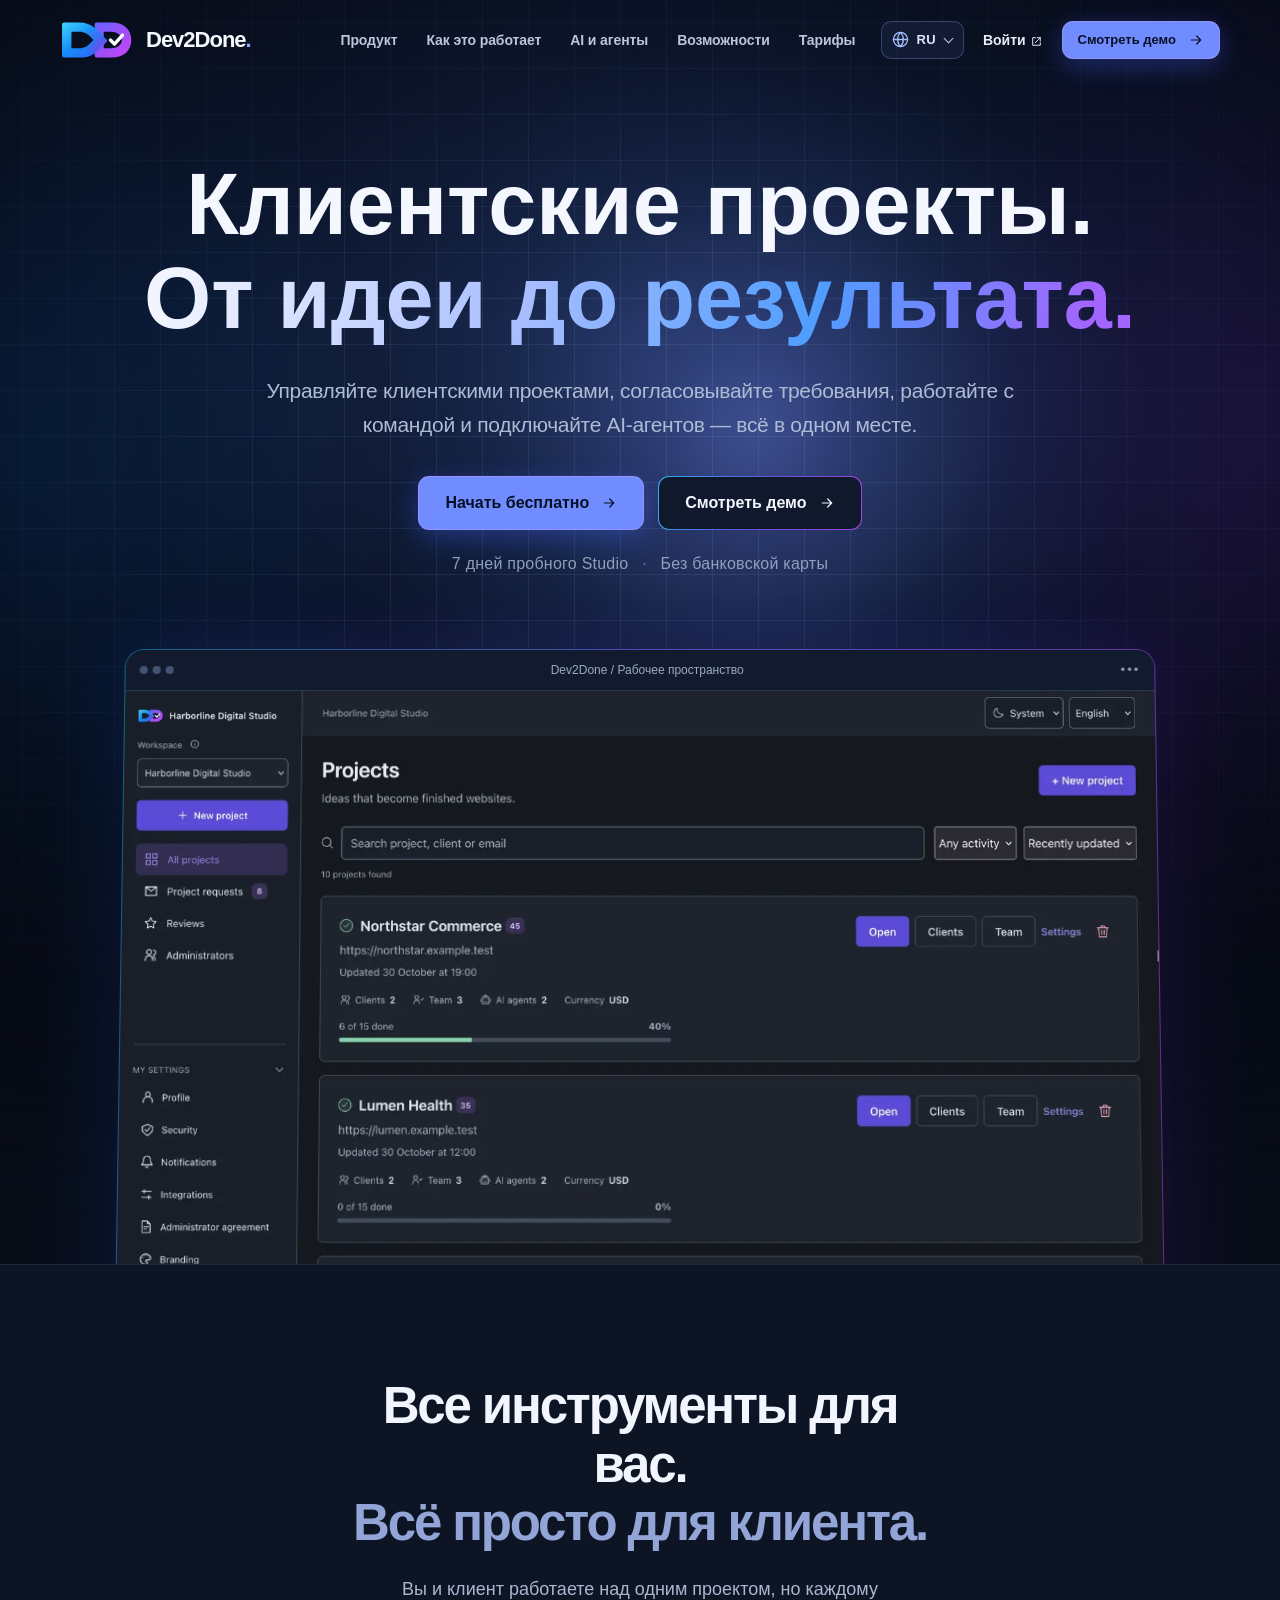
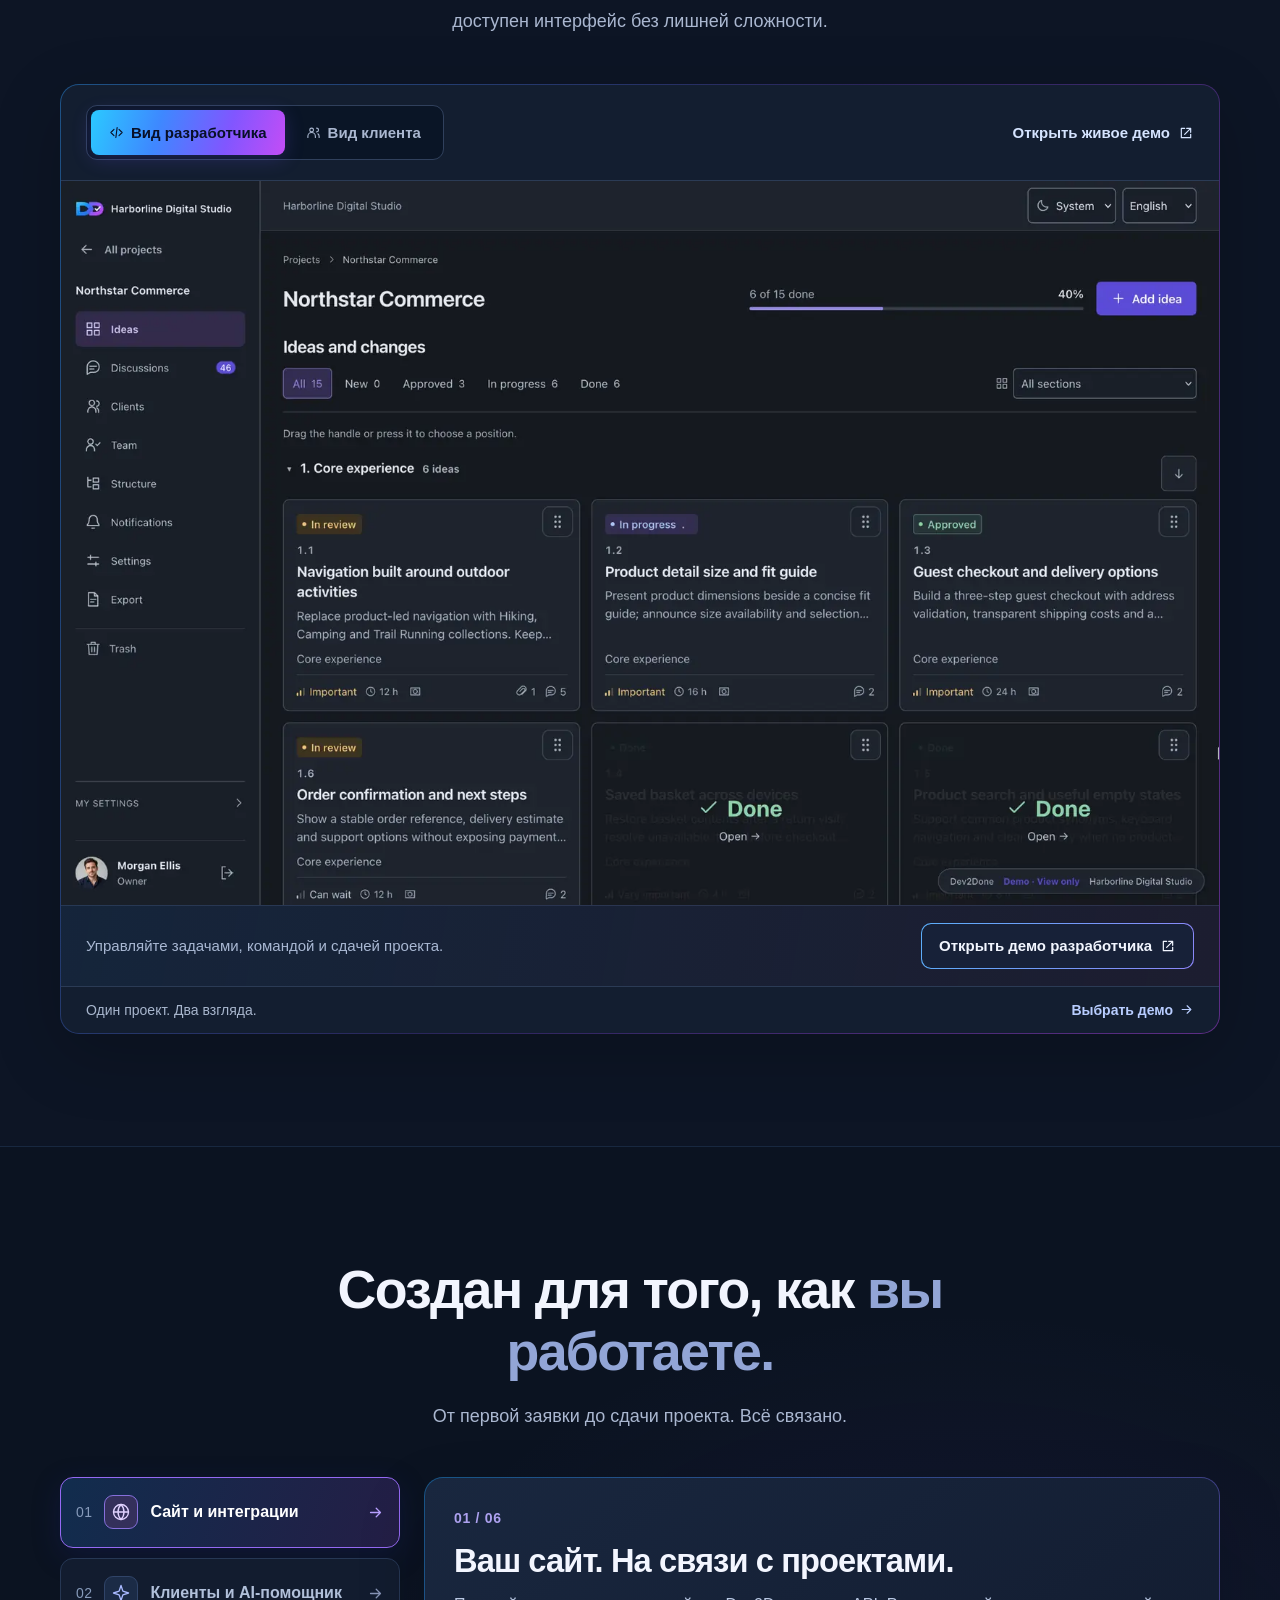
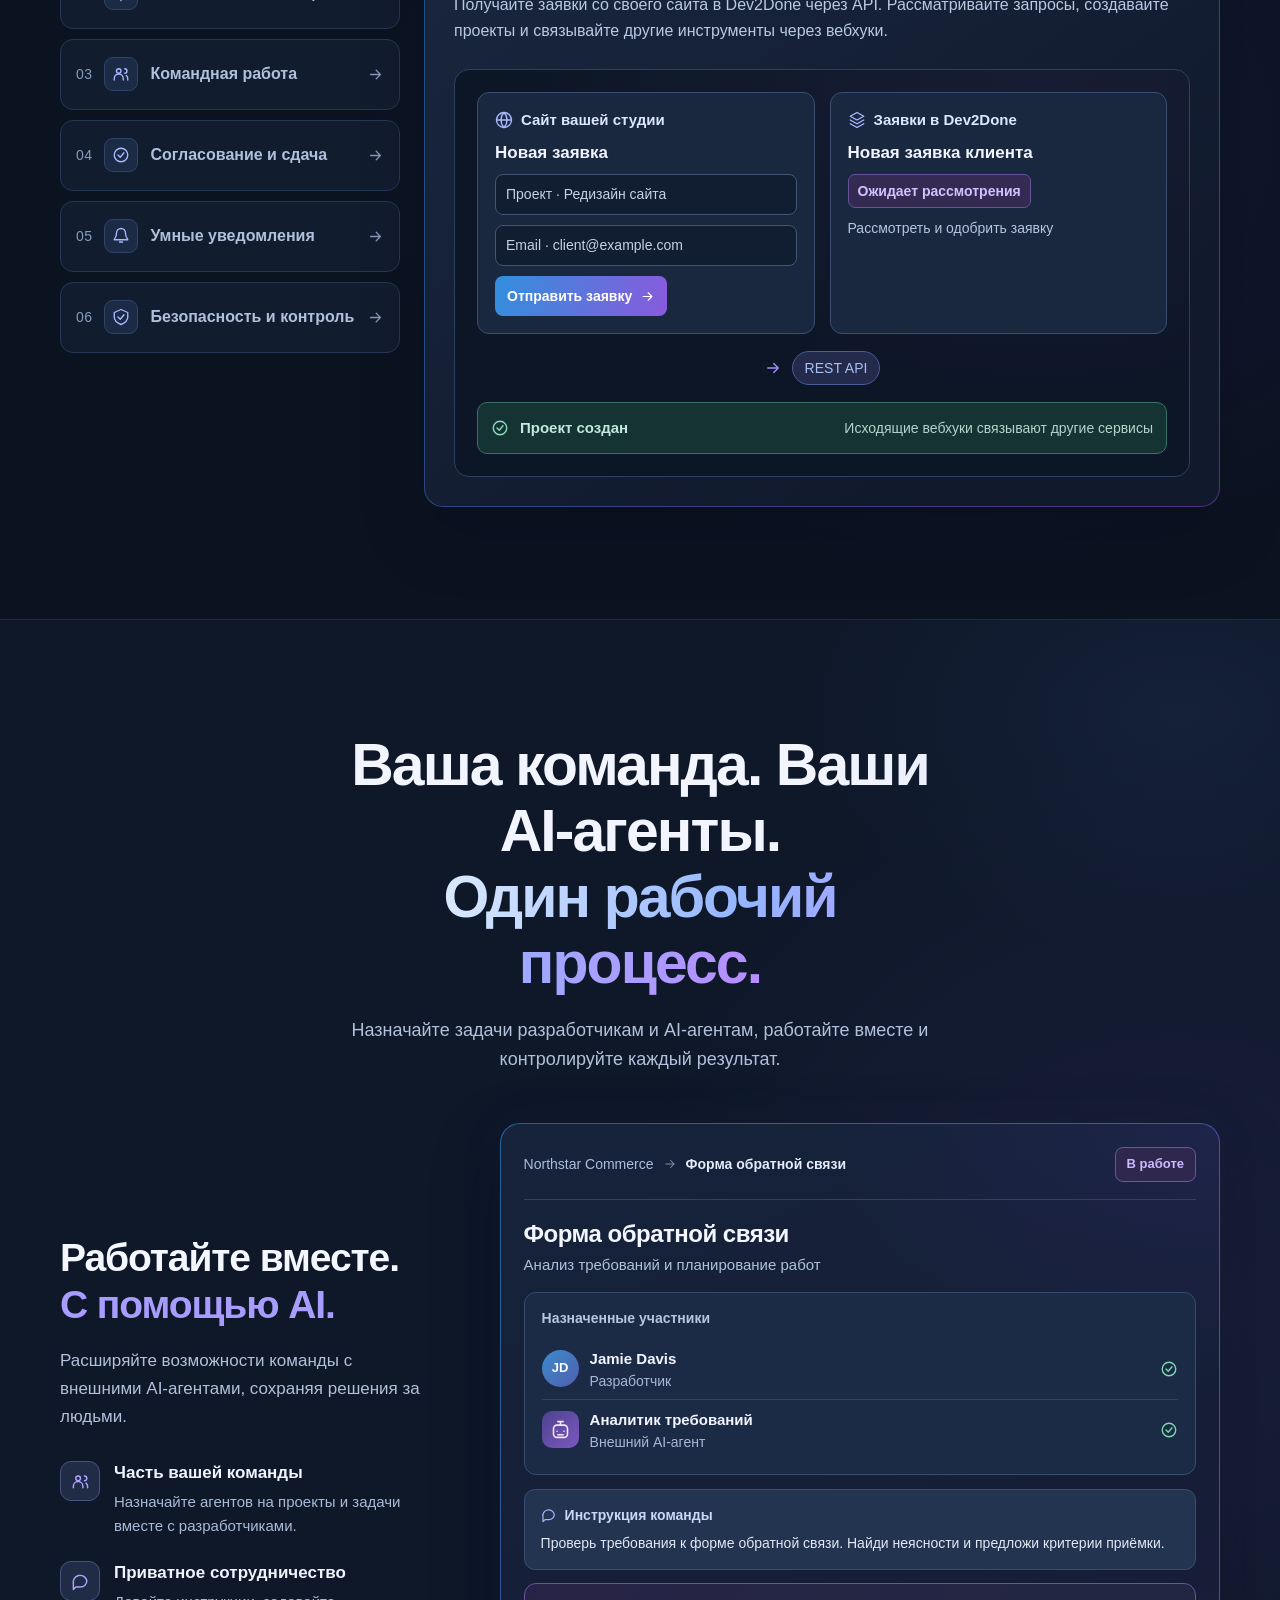
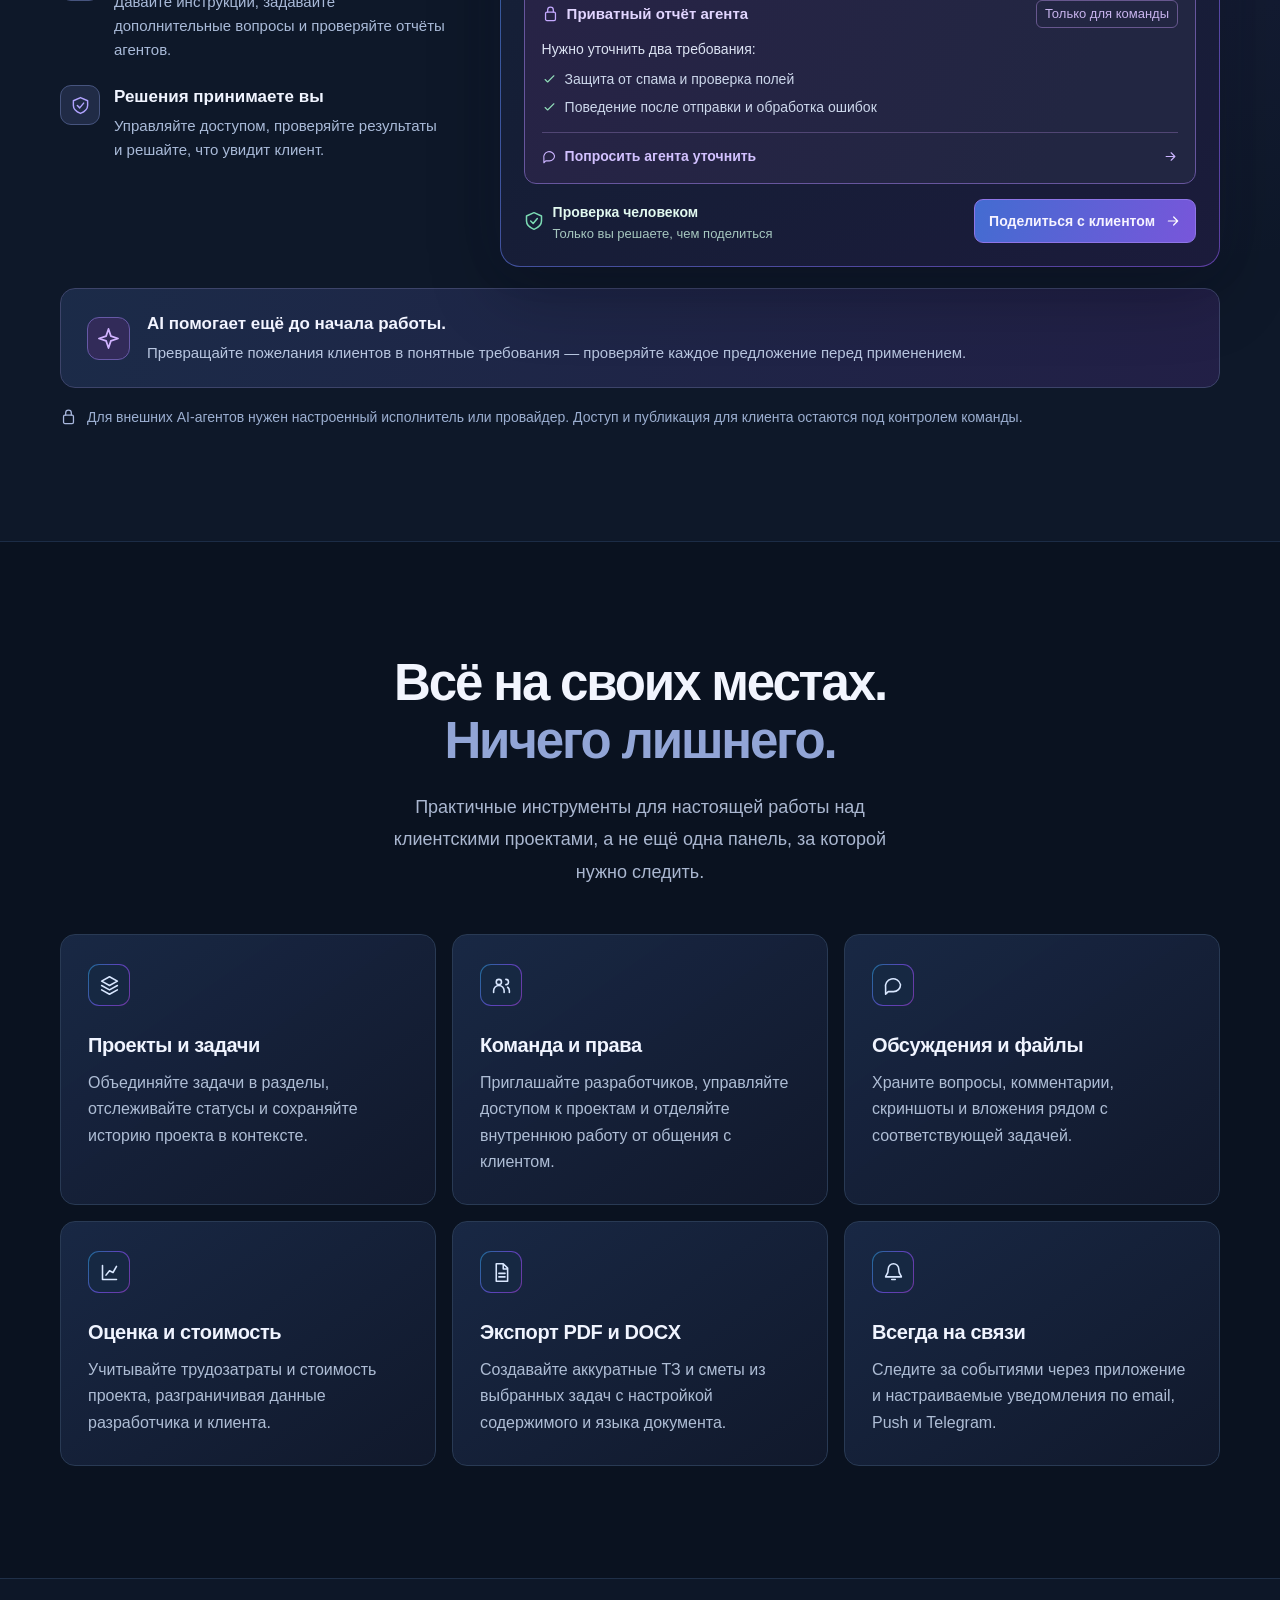
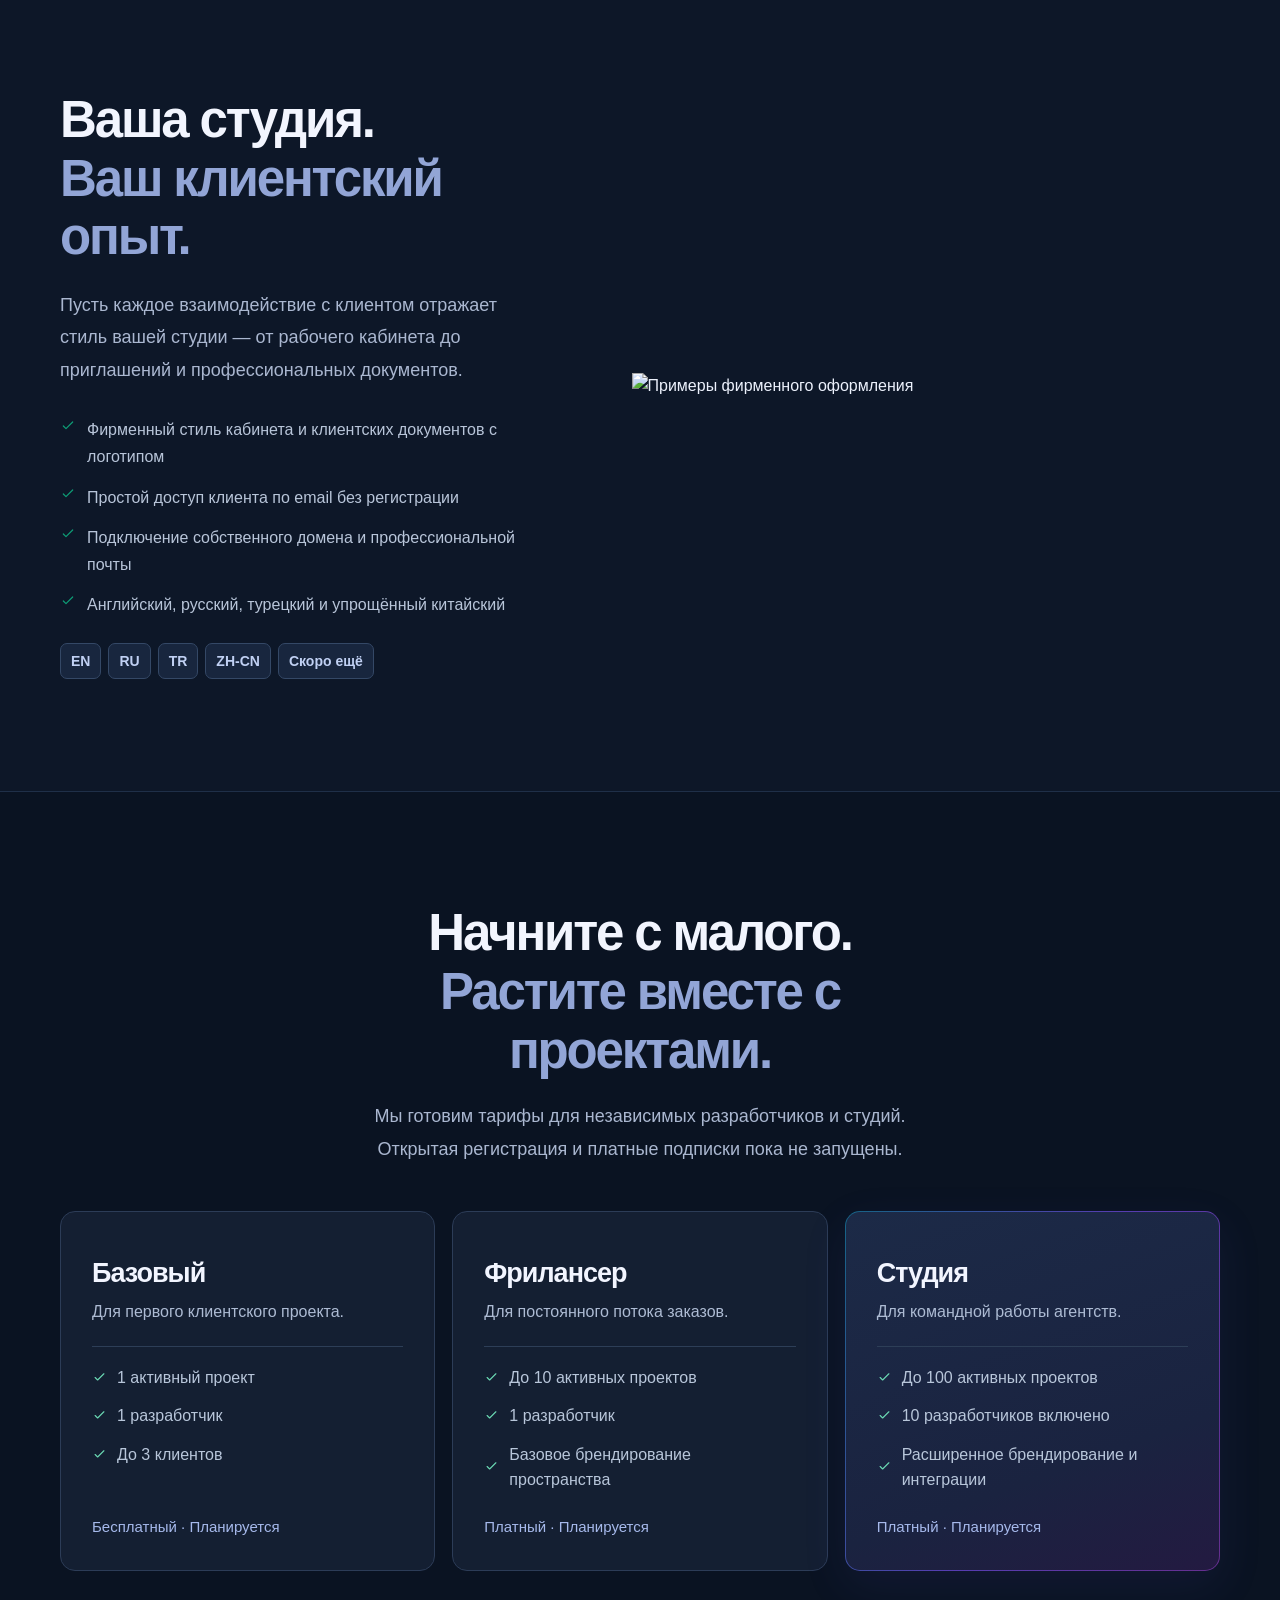
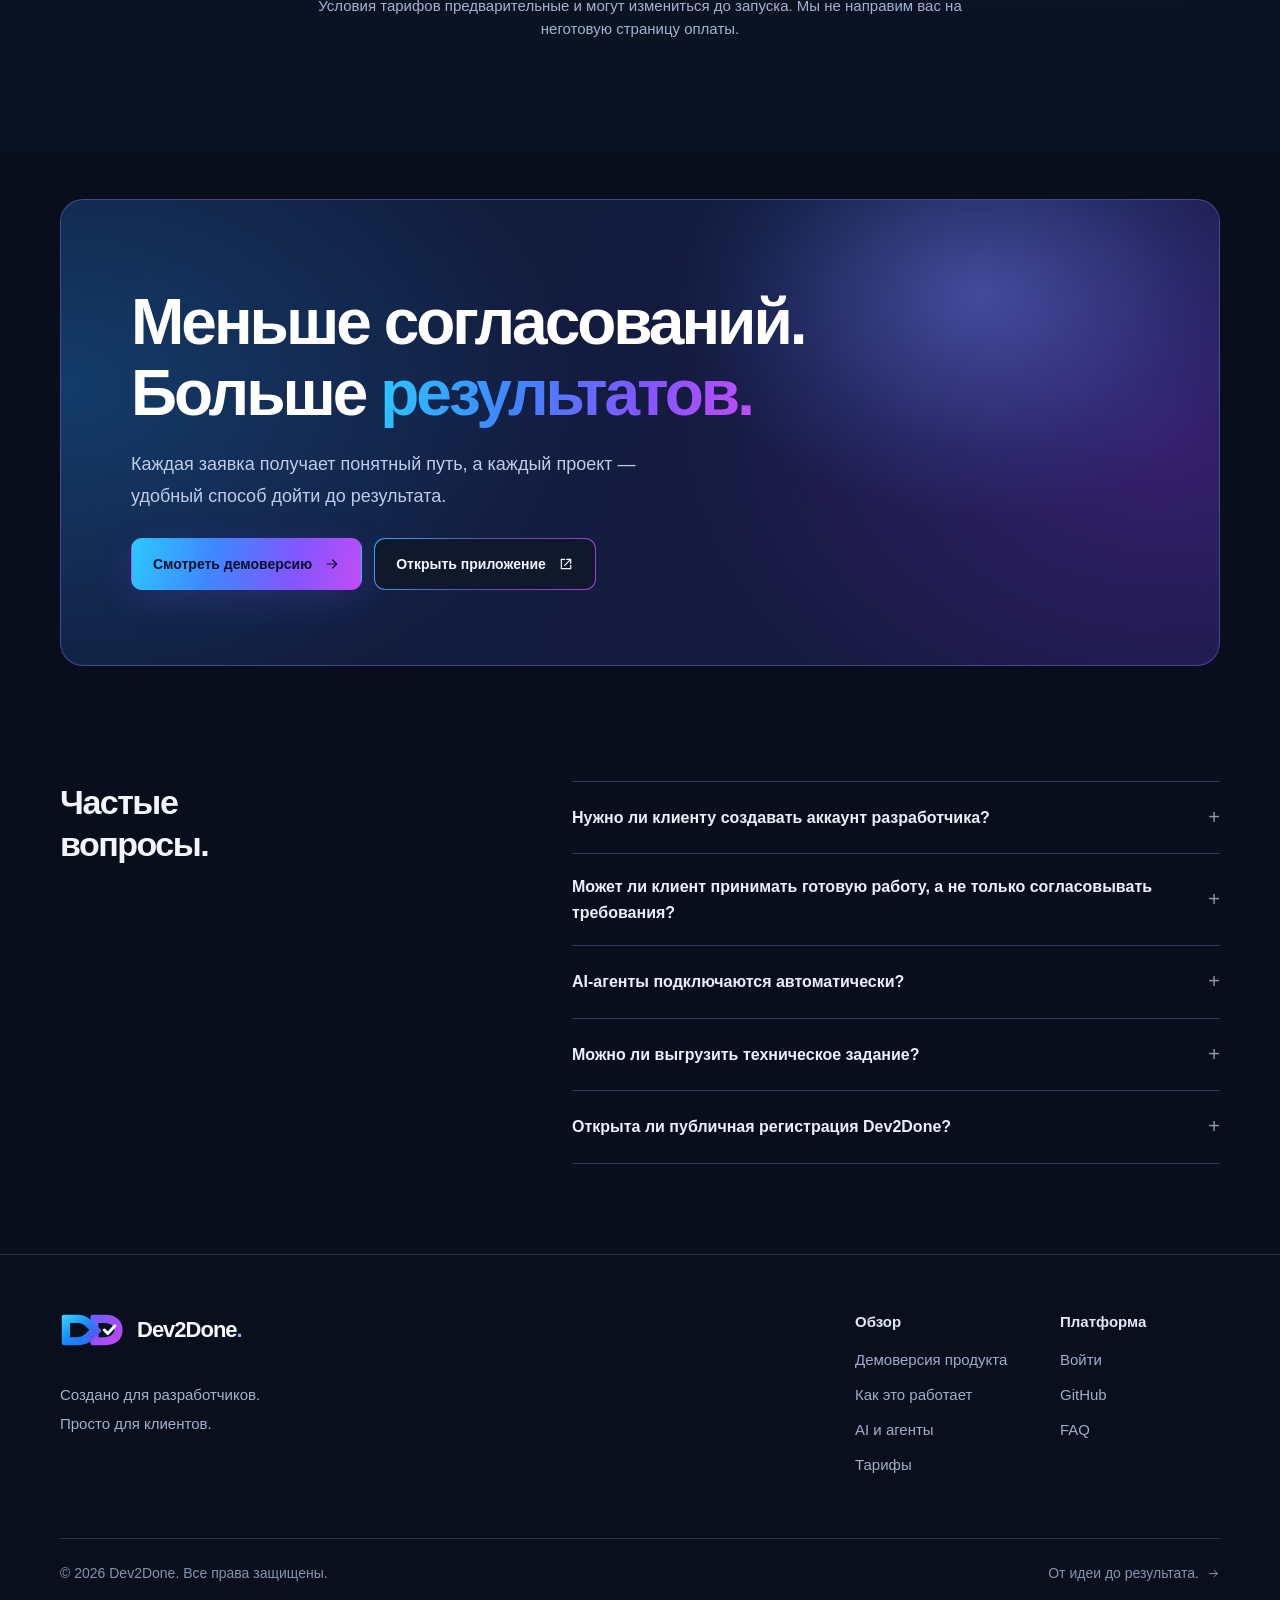
==== ru/index.html @ 06e41275 "Generate Russian, Turkish and Simplified Chinese static landing pages" ====
<!doctype html>
<html lang="ru" data-menu-open-label="Открыть меню" data-menu-close-label="Закрыть меню">
<head>
  <meta charset="utf-8">
  <meta name="viewport" content="width=device-width, initial-scale=1">
  <meta name="theme-color" content="#080d19">
  <meta name="description" content="Dev2Done помогает вести клиентские проекты от заявки до сдачи: задачи, согласования, команда и AI-агенты.">
  <meta name="robots" content="noindex, nofollow">
  <title>Dev2Done — Клиентские проекты от идеи до результата</title>
  <link rel="canonical" href="https://dev2done.web86.site/ru/">
  <link rel="alternate" hreflang="en" href="https://dev2done.web86.site/">
  <link rel="alternate" hreflang="ru" href="https://dev2done.web86.site/ru/">
  <link rel="alternate" hreflang="tr" href="https://dev2done.web86.site/tr/">
  <link rel="alternate" hreflang="zh-CN" href="https://dev2done.web86.site/zh-cn/">
  <link rel="alternate" hreflang="x-default" href="https://dev2done.web86.site/">
  <link rel="icon" type="image/svg+xml" href="/assets/img/favicon.svg">
  <link rel="stylesheet" href="/assets/css/site.css?ver=2">
  <link rel="stylesheet" href="/assets/css/dark.css?ver=2">
  <link rel="stylesheet" href="/assets/css/ambient-hero.css">
<style id="d2d-loader-critical">
html{background:#080d19}
html.d2d-booting body>:not(#site-loader){visibility:hidden!important}
#site-loader{position:fixed;inset:0;z-index:99999;display:none;align-items:center;justify-content:center;background:radial-gradient(ellipse at 50% 50%,#182044 0%,#080d19 60%);transition:opacity .38s ease;color:#f8faff}
html.d2d-booting #site-loader,html.d2d-leaving #site-loader{display:flex}
html.d2d-leaving #site-loader{opacity:0;pointer-events:none}
.d2d-loader-emblem{position:relative;font:800 clamp(64px,11vw,104px)/1 system-ui,-apple-system,BlinkMacSystemFont,"Segoe UI",sans-serif;letter-spacing:-.045em;background:linear-gradient(115deg,#2bc9ff,#5482ff 43%,#c34df6);-webkit-background-clip:text;background-clip:text;color:transparent;filter:drop-shadow(0 0 24px #3475fa36);animation:d2d-breathe 1.6s ease-in-out infinite alternate}
.d2d-loader-bar{position:absolute;left:10%;right:10%;height:2px;bottom:-22px;background:linear-gradient(90deg,transparent,#4ea9ff 25%,#bb62fb 75%,transparent);transform-origin:left;animation:d2d-progress 1.35s ease-in-out infinite}
@keyframes d2d-breathe{from{opacity:.72;transform:scale(.985)}to{opacity:1;transform:scale(1.015)}}
@keyframes d2d-progress{0%{transform:scaleX(.04);opacity:.3}65%{transform:scaleX(1);opacity:1}100%{transform:scaleX(1);opacity:.25}}
@media(prefers-reduced-motion:reduce){.d2d-loader-emblem,.d2d-loader-bar{animation:none}}
</style>
<script>document.documentElement.classList.add('d2d-booting');(function(){var done=false;function reveal(){if(done)return;done=true;document.documentElement.classList.remove('d2d-booting');document.documentElement.classList.add('d2d-leaving');setTimeout(function(){document.documentElement.classList.remove('d2d-leaving');document.getElementById('site-loader')?.remove()},410)}window.addEventListener('load',reveal,{once:true});window.addEventListener('pageshow',function(e){if(e.persisted)reveal()});setTimeout(reveal,2500)})();</script>
  <link rel="stylesheet" href="/assets/css/brand-gradient.css">
  <link rel="stylesheet" href="/assets/css/demo-screenshots.css">
  <link rel="stylesheet" href="/assets/css/capabilities.css?v=1">
  <link rel="stylesheet" href="/assets/css/agent-workflow.css?v=1">
  <link rel="stylesheet" href="/assets/css/languages.css?v=1">
  <script src="/assets/js/site.js" defer></script>
  <script src="/assets/js/ambient-hero.js" defer></script>
  <script src="/assets/js/agent-workflow.js" defer></script>
</head>
<body>
  <div id="site-loader" role="status" aria-label="Загрузка Dev2Done"><div class="d2d-loader-emblem" aria-hidden="true">D2D<span class="d2d-loader-bar"></span></div></div>
  <!-- Static localized pages share the same CSS and JS assets. -->
  <svg class="svg-defs" aria-hidden="true" xmlns="http://www.w3.org/2000/svg">
    <symbol id="i-arrow" viewBox="0 0 24 24"><path d="M5 12h14m-6-6 6 6-6 6"/></symbol>
    <symbol id="i-check" viewBox="0 0 24 24"><path d="m5 12 4 4L19 6"/></symbol>
    <symbol id="i-check-circle" viewBox="0 0 24 24"><circle cx="12" cy="12" r="9"/><path d="m8 12 3 3 5-6"/></symbol>
    <symbol id="i-spark" viewBox="0 0 24 24"><path d="m12 2 2.5 7.5L22 12l-7.5 2.5L12 22l-2.5-7.5L2 12l7.5-2.5L12 2Z"/></symbol>
    <symbol id="i-code" viewBox="0 0 24 24"><path d="m8 7-5 5 5 5m8-10 5 5-5 5m-3-13-2 16"/></symbol>
    <symbol id="i-users" viewBox="0 0 24 24"><circle cx="9" cy="8" r="3"/><path d="M3 20v-2a6 6 0 0 1 12 0v2M17 5a3 3 0 0 1 0 6m2 3a5 5 0 0 1 2 4v2"/></symbol>
    <symbol id="i-message" viewBox="0 0 24 24"><path d="M20 11a8 8 0 0 1-8 8H6l-3 3v-7a8 8 0 1 1 17-4Z"/></symbol>
    <symbol id="i-file" viewBox="0 0 24 24"><path d="M6 2h8l5 5v15H6zM14 2v6h5M9 13h7M9 17h7"/></symbol>
    <symbol id="i-lock" viewBox="0 0 24 24"><rect x="5" y="10" width="14" height="12" rx="2"/><path d="M8 10V7a4 4 0 0 1 8 0v3"/></symbol>
    <symbol id="i-bot" viewBox="0 0 24 24"><rect x="4" y="7" width="16" height="14" rx="4"/><path d="M12 3v4m-3-4h6M8 14h.01M16 14h.01M9 18h6"/></symbol>
    <symbol id="i-layers" viewBox="0 0 24 24"><path d="m12 2 9 5-9 5-9-5 9-5Zm-9 10 9 5 9-5M3 17l9 5 9-5"/></symbol>
    <symbol id="i-globe" viewBox="0 0 24 24"><circle cx="12" cy="12" r="10"/><path d="M2 12h20M12 2c3 3 4 6 4 10s-1 7-4 10M12 2c-3 3-4 6-4 10s1 7 4 10"/></symbol>
    <symbol id="i-shield" viewBox="0 0 24 24"><path d="m12 2 9 4v6c0 5-4 8-9 10-5-2-9-5-9-10V6l9-4Z"/><path d="m8 12 3 3 5-6"/></symbol>
    <symbol id="i-bell" viewBox="0 0 24 24"><path d="M18 8a6 6 0 0 0-12 0c0 7-3 7-3 9h18c0-2-3-2-3-9m-8 12h4"/></symbol>
    <symbol id="i-chart" viewBox="0 0 24 24"><path d="M4 20V4m0 16h16M8 15l4-5 4 2 4-7"/></symbol>
    <symbol id="i-menu" viewBox="0 0 24 24"><path d="M4 7h16M4 12h16M4 17h16"/></symbol>
    <symbol id="i-external" viewBox="0 0 24 24"><path d="M13 5h6v6m0-6-9 9M19 14v5H5V5h5"/></symbol>
    <symbol id="i-clock" viewBox="0 0 24 24"><circle cx="12" cy="12" r="9"/><path d="M12 7v5l3 2"/></symbol>
  </svg>

  <a class="skip-link" href="#main">Перейти к содержимому</a>
  <header class="site-header" id="top">
    <div class="container nav-inner">
      <a class="brand" href="/ru/" aria-label="Главная Dev2Done">
        
        <span class="brand-icon"><img src="/assets/img/d2d-mark.svg" alt="" width="96" height="56"></span>
        <span class="brand-name">Dev2Done<span class="brand-period">.</span></span>
      </a>
      <nav class="nav-links" id="main-nav" aria-label="Главное меню">
        <a href="#demo">Продукт</a>
        <a href="#workflow">Как это работает</a>
        <a href="#ai">AI и агенты</a>
        <a href="#features">Возможности</a>
        <a href="#pricing">Тарифы</a>
        <a class="nav-mobile-login" href="https://app.dev2done.web86.site/admin/login">Войти</a>
      </nav>
      <div class="nav-actions">
        <details class="language-switcher" id="language-switcher">
          <summary class="language-trigger" aria-label="Выбрать язык">
            <svg class="icon" aria-hidden="true"><use href="#i-globe"/></svg>
            <span class="language-current">RU</span>
            <span class="language-chevron" aria-hidden="true"></span>
          </summary>
          <div class="language-options" aria-label="Available languages">
            <a href="/" lang="en" hreflang="en" class="language-option" data-lang-code="en"><span class="language-code">EN</span><span>English</span><span class="language-selected" aria-hidden="true">✓</span></a>
            <a href="/ru/" lang="ru" hreflang="ru" class="language-option" data-lang-code="ru" aria-current="page"><span class="language-code">RU</span><span>Русский</span><span class="language-selected" aria-hidden="true">✓</span></a>
            <a href="/tr/" lang="tr" hreflang="tr" class="language-option" data-lang-code="tr"><span class="language-code">TR</span><span>Türkçe</span><span class="language-selected" aria-hidden="true">✓</span></a>
            <a href="/zh-cn/" lang="zh-CN" hreflang="zh-CN" class="language-option" data-lang-code="zh"><span class="language-code">中文</span><span>简体中文</span><span class="language-selected" aria-hidden="true">✓</span></a>
          </div>
        </details>
        <a class="nav-login" href="https://app.dev2done.web86.site/admin/login">Войти <svg class="icon"><use href="#i-external"/></svg></a>
        <a class="button button-sm button-primary nav-cta" href="#demo">Смотреть демо <svg class="icon"><use href="#i-arrow"/></svg></a>
        <button class="menu-button" type="button" aria-label="Открыть меню" aria-expanded="false" aria-controls="main-nav"><svg class="icon"><use href="#i-menu"/></svg></button>
      </div>
    </div>
  </header>

  <main id="main">
    <section class="hero section" aria-labelledby="hero-title">
      <div class="fx-ambient" aria-hidden="true">
        <div class="fx-moving-grid"></div>
        <div class="fx-spot"></div>
        <div class="fx-ambient-fade"></div>
      </div>
      <div class="container hero-centered">
        <div class="hero-copy">
          <h1 id="hero-title">Клиентские проекты.<br><em>От идеи до результата.</em></h1>
          <p class="hero-lede">Управляйте клиентскими проектами, согласовывайте требования, работайте с командой и подключайте AI-агентов — всё в одном месте.</p>
          <div class="button-row hero-actions">
            <button type="button" class="button button-primary button-lg" data-open-trial>Начать бесплатно <svg class="icon"><use href="#i-arrow"/></svg></button>
            <a class="button button-secondary button-lg" href="#demo">Смотреть демо <svg class="icon"><use href="#i-arrow"/></svg></a>
          </div>
          <p class="hero-trial">7 дней пробного Studio <span aria-hidden="true">·</span> Без банковской карты</p>
        </div>
        <div class="hero-visual" aria-label="Предпросмотр рабочего пространства Dev2Done">
          <div class="mock-window hero-window screenshot-window">
            <div class="window-top" aria-hidden="true">
              <div class="traffic"><i></i><i></i><i></i></div>
              <span class="window-address">Dev2Done / Рабочее пространство</span>
              <span class="window-ellipsis">•••</span>
            </div>
            <img class="hero-screenshot" src="/assets/img/main.webp" alt="Рабочее пространство Dev2Done со списком клиентских проектов" width="2048" height="1280" fetchpriority="high" decoding="async">
          </div>
        </div>
      </div>
    </section>

    <section class="section section-demo" id="demo" aria-labelledby="demo-title">
      <div class="container">
        <div class="section-header center"><h2 id="demo-title">Все инструменты для вас.<br><span class="muted-heading">Всё просто для клиента.</span></h2><p>Вы и клиент работаете над одним проектом, но каждому доступен интерфейс без лишней сложности.</p></div>
        <div class="demo-stage screenshot-demo" id="live-demo-stage">
          <div class="demo-toolbar">
            <div class="role-tabs" role="tablist" aria-label="Сравнить интерфейсы разработчика и клиента">
              <button type="button" id="tab-developer" class="role-tab is-active" role="tab" aria-selected="true" aria-controls="panel-developer" data-role="developer" tabindex="0"><svg class="icon"><use href="#i-code"/></svg> Вид разработчика</button>
              <button type="button" id="tab-client" class="role-tab" role="tab" aria-selected="false" aria-controls="panel-client" data-role="client" tabindex="-1"><svg class="icon"><use href="#i-users"/></svg> Вид клиента</button>
            </div>
            <a class="demo-chooser" href="https://app.dev2done.web86.site/demo" target="_blank" rel="noopener noreferrer">Открыть живое демо <svg class="icon"><use href="#i-external"/></svg></a>
          </div>
          <div class="demo-preview-stack">
            <div id="panel-developer" class="role-panel demo-preview-panel" role="tabpanel" aria-labelledby="tab-developer" tabindex="0">
              <a class="demo-screenshot-link" href="https://app.dev2done.web86.site/admin/projects/19fe7520-ef15-51ae-ae94-3a582ed5474e/brief" target="_blank" rel="noopener noreferrer" aria-label="Открыть демо разработчика в новой вкладке">
                <img src="/assets/img/dev.webp" alt="Кабинет разработчика с задачами и управлением проектом" width="2048" height="1280" loading="lazy" decoding="async">
              </a>
              <div class="demo-view-actions">
                <span>Управляйте задачами, командой и сдачей проекта.</span>
                <a href="https://app.dev2done.web86.site/admin/projects/19fe7520-ef15-51ae-ae94-3a582ed5474e/brief" target="_blank" rel="noopener noreferrer">Открыть демо разработчика <svg class="icon"><use href="#i-external"/></svg></a>
              </div>
            </div>
            <div id="panel-client" class="role-panel demo-preview-panel" role="tabpanel" aria-labelledby="tab-client" tabindex="0" hidden>
              <a class="demo-screenshot-link" href="https://app.dev2done.web86.site/project/19fe7520-ef15-51ae-ae94-3a582ed5474e" target="_blank" rel="noopener noreferrer" aria-label="Открыть демо клиента в новой вкладке">
                <img src="/assets/img/client.webp" alt="Кабинет клиента с идеями, статусами и обсуждениями" width="2048" height="1280" loading="lazy" decoding="async">
              </a>
              <div class="demo-view-actions">
                <span>Следите за ходом работы и проверяйте тот же проект.</span>
                <a href="https://app.dev2done.web86.site/project/19fe7520-ef15-51ae-ae94-3a582ed5474e" target="_blank" rel="noopener noreferrer">Открыть демо клиента <svg class="icon"><use href="#i-external"/></svg></a>
              </div>
            </div>
          </div>
          <div class="demo-footer">
            <span>Один проект. Два взгляда.</span>
            <a href="https://app.dev2done.web86.site/demo" target="_blank" rel="noopener noreferrer">Выбрать демо <svg class="icon"><use href="#i-arrow"/></svg></a>
          </div>
        </div>
      </div>
    </section>

    <section class="section section-workflow sc-section" id="workflow" aria-labelledby="workflow-title">
      <div class="container">
        <div class="section-header center sc-header"><h2 id="workflow-title">Создан для того, как <span class="muted-heading">вы работаете.</span></h2><p>От первой заявки до сдачи проекта. Всё связано.</p></div>
        <div class="sc-layout"><div class="sc-tabs" role="tablist" aria-label="Возможности Dev2Done"><button class="sc-tab is-active" type="button" role="tab" id="sc-tab-0" aria-controls="sc-panel-0" aria-selected="true" tabindex="0" data-capability="0"><span class="sc-num">01</span><span class="sc-tab-icon"><svg class="icon" aria-hidden="true"><use href="#i-globe"/></svg></span><span class="sc-tab-text">Сайт и интеграции</span><svg class="icon" aria-hidden="true"><use href="#i-arrow"/></svg></button>
<button class="sc-tab" type="button" role="tab" id="sc-tab-1" aria-controls="sc-panel-1" aria-selected="false" tabindex="-1" data-capability="1"><span class="sc-num">02</span><span class="sc-tab-icon"><svg class="icon" aria-hidden="true"><use href="#i-spark"/></svg></span><span class="sc-tab-text">Клиенты и AI-помощник</span><svg class="icon" aria-hidden="true"><use href="#i-arrow"/></svg></button>
<button class="sc-tab" type="button" role="tab" id="sc-tab-2" aria-controls="sc-panel-2" aria-selected="false" tabindex="-1" data-capability="2"><span class="sc-num">03</span><span class="sc-tab-icon"><svg class="icon" aria-hidden="true"><use href="#i-users"/></svg></span><span class="sc-tab-text">Командная работа</span><svg class="icon" aria-hidden="true"><use href="#i-arrow"/></svg></button>
<button class="sc-tab" type="button" role="tab" id="sc-tab-3" aria-controls="sc-panel-3" aria-selected="false" tabindex="-1" data-capability="3"><span class="sc-num">04</span><span class="sc-tab-icon"><svg class="icon" aria-hidden="true"><use href="#i-check-circle"/></svg></span><span class="sc-tab-text">Согласование и сдача</span><svg class="icon" aria-hidden="true"><use href="#i-arrow"/></svg></button>
<button class="sc-tab" type="button" role="tab" id="sc-tab-4" aria-controls="sc-panel-4" aria-selected="false" tabindex="-1" data-capability="4"><span class="sc-num">05</span><span class="sc-tab-icon"><svg class="icon" aria-hidden="true"><use href="#i-bell"/></svg></span><span class="sc-tab-text">Умные уведомления</span><svg class="icon" aria-hidden="true"><use href="#i-arrow"/></svg></button>
<button class="sc-tab" type="button" role="tab" id="sc-tab-5" aria-controls="sc-panel-5" aria-selected="false" tabindex="-1" data-capability="5"><span class="sc-num">06</span><span class="sc-tab-icon"><svg class="icon" aria-hidden="true"><use href="#i-shield"/></svg></span><span class="sc-tab-text">Безопасность и контроль</span><svg class="icon" aria-hidden="true"><use href="#i-arrow"/></svg></button></div><div class="sc-stage"><article class="sc-panel" role="tabpanel" id="sc-panel-0" aria-labelledby="sc-tab-0" tabindex="0"><div class="sc-panel-head"><span class="sc-step">01 / 06</span><h3>Ваш сайт. На связи с проектами.</h3><p>Получайте заявки со своего сайта в Dev2Done через API. Рассматривайте запросы, создавайте проекты и связывайте другие инструменты через вебхуки.</p></div><div class="sc-visual sc-visual-api" role="img" aria-label="Форма на сайте студии передаёт заявку в Dev2Done через API.">
  <div class="sc-two-col">
    <div class="sc-box "><div class="sc-box-title"><svg class="icon" aria-hidden="true"><use href="#i-globe"/></svg> Сайт вашей студии</div><strong>Новая заявка</strong><span class="sc-input">Проект · Редизайн сайта</span><span class="sc-input">Email · client@example.com</span><span class="sc-primary-stub">Отправить заявку <svg class="icon" aria-hidden="true"><use href="#i-arrow"/></svg></span></div>
    <div class="sc-box "><div class="sc-box-title"><svg class="icon" aria-hidden="true"><use href="#i-layers"/></svg> Заявки в Dev2Done</div><strong>Новая заявка клиента</strong><span class="sc-status purple">Ожидает рассмотрения</span><span class="sc-detail">Рассмотреть и одобрить заявку</span></div>
  </div>
  <div class="sc-connector"><svg class="icon" aria-hidden="true"><use href="#i-arrow"/></svg><span>REST API</span></div>
  <div class="sc-completion"><svg class="icon" aria-hidden="true"><use href="#i-check-circle"/></svg> <strong>Проект создан</strong><span>Исходящие вебхуки связывают другие сервисы</span></div>
</div></article>
<article class="sc-panel" role="tabpanel" id="sc-panel-1" aria-labelledby="sc-tab-1" tabindex="0" hidden><div class="sc-panel-head"><span class="sc-step">02 / 06</span><h3>Просто для клиента. Умнее с AI.</h3><p>Приглашайте клиентов по безопасной ссылке из письма — без пароля. AI поможет превратить идеи в понятные задания, а клиент сможет проверить предложения.</p></div><div class="sc-visual sc-visual-ai" role="img" aria-label="Клиент переходит по ссылке без пароля и получает AI-предложение.">
  <div class="sc-banner"><svg class="icon" aria-hidden="true"><use href="#i-message"/></svg><strong>Приглашение по email</strong><span>Безопасная ссылка, без пароля</span><svg class="icon" aria-hidden="true"><use href="#i-check-circle"/></svg></div>
  <div class="sc-two-col">
    <div class="sc-box "><div class="sc-box-title"><svg class="icon" aria-hidden="true"><use href="#i-users"/></svg> Идея клиента</div><strong>Нужна форма обратной связи.</strong><p>Она должна работать на телефонах и уведомлять нашу команду.</p><span class="sc-status cyan">Черновик идеи</span></div>
    <div class="sc-box sc-ai-highlight"><div class="sc-box-title"><svg class="icon" aria-hidden="true"><use href="#i-spark"/></svg> Предложение AI</div><strong>Сделать понятнее</strong><div class="sc-tick"><svg class="icon" aria-hidden="true"><use href="#i-check"/></svg> Указать обязательные поля</div><div class="sc-tick"><svg class="icon" aria-hidden="true"><use href="#i-check"/></svg> Добавить защиту от спама</div><div class="sc-tick"><svg class="icon" aria-hidden="true"><use href="#i-check"/></svg> Продумать работу на мобильных</div><span class="sc-primary-stub">Проверить и применить</span></div>
  </div>
</div></article>
<article class="sc-panel" role="tabpanel" id="sc-panel-2" aria-labelledby="sc-tab-2" tabindex="0" hidden><div class="sc-panel-head"><span class="sc-step">03 / 06</span><h3>Вся команда. Одно пространство.</h3><p>Приглашайте разработчиков, распределяйте обязанности, управляйте работой и отделяйте внутренние обсуждения от переписки с клиентом.</p></div><div class="sc-visual sc-visual-team" role="img" aria-label="Команда распределяет задачи и обсуждает работу приватно.">
  <div class="sc-two-col">
    <div class="sc-box "><div class="sc-box-title"><svg class="icon" aria-hidden="true"><use href="#i-users"/></svg> Участники команды</div><div class="sc-member"><b class="sc-avatar blue">ME</b><span><strong>Morgan Ellis</strong><small>Владелец пространства</small></span><svg class="icon" aria-hidden="true"><use href="#i-check-circle"/></svg></div><div class="sc-member"><b class="sc-avatar violet">JD</b><span><strong>Jamie Davis</strong><small>Разработчик</small></span><svg class="icon" aria-hidden="true"><use href="#i-check-circle"/></svg></div><div class="sc-member"><b class="sc-avatar teal">AK</b><span><strong>Alex Kim</strong><small>Разработчик проекта</small></span><svg class="icon" aria-hidden="true"><use href="#i-check-circle"/></svg></div></div>
    <div class="sc-column"><div class="sc-box "><div class="sc-box-title"><svg class="icon" aria-hidden="true"><use href="#i-layers"/></svg> Назначенная задача</div><strong>Дизайн главной страницы</strong><span class="sc-status purple">В работе</span><span class="sc-detail">Назначено Jamie Davis</span></div><div class="sc-private"><svg class="icon" aria-hidden="true"><use href="#i-lock"/></svg><span><strong>Приватное обсуждение команды</strong><small>«Сначала проверим мобильную версию».</small></span></div></div>
  </div>
</div></article>
<article class="sc-panel" role="tabpanel" id="sc-panel-3" aria-labelledby="sc-tab-3" tabindex="0" hidden><div class="sc-panel-head"><span class="sc-step">04 / 06</span><h3>Согласуйте. Создайте. Сдайте.</h3><p>Согласуйте требования, передайте готовую работу клиенту на проверку и создавайте фирменные ТЗ и сметы в PDF или DOCX.</p></div><div class="sc-visual sc-visual-delivery" role="img" aria-label="Требования согласуются, клиент принимает работу, документы экспортируются в PDF или DOCX.">
  <div class="sc-milestones"><div><svg class="icon" aria-hidden="true"><use href="#i-check-circle"/></svg><strong>Требования согласованы</strong><span>Объём работ утверждён</span></div><i><svg class="icon" aria-hidden="true"><use href="#i-arrow"/></svg></i><div><svg class="icon" aria-hidden="true"><use href="#i-clock"/></svg><strong>Проверка клиентом</strong><span>Работа готова к проверке</span></div><i><svg class="icon" aria-hidden="true"><use href="#i-arrow"/></svg></i><div><svg class="icon" aria-hidden="true"><use href="#i-check-circle"/></svg><strong>Принято</strong><span>Результат подтверждён</span></div></div>
  <div class="sc-doc"><div class="sc-page"><b></b><i></i><i></i><i></i><i></i></div><div class="sc-doc-content"><svg class="icon" aria-hidden="true"><use href="#i-file"/></svg><span><strong>Техническое задание</strong><small>Фирменные документы и сметы</small></span><div class="sc-formats"><b>PDF</b><b>DOCX</b></div></div></div>
</div></article>
<article class="sc-panel" role="tabpanel" id="sc-panel-4" aria-labelledby="sc-tab-4" tabindex="0" hidden><div class="sc-panel-head"><span class="sc-step">05 / 06</span><h3>Будьте в курсе. Везде.</h3><p>Сообщайте команде и клиентам о событиях проекта через приложение, браузерные Push-уведомления, Telegram и email.</p></div><div class="sc-visual sc-visual-notifications" role="img" aria-label="Одобрение задачи запускает уведомления в приложении, Push, Telegram или email.">
  <div class="sc-event"><svg class="icon" aria-hidden="true"><use href="#i-check-circle"/></svg><span><strong>Клиент согласовал задачу</strong><small>Northstar Commerce · Обновление проекта</small></span></div><div class="sc-branch"></div>
  <div class="sc-channel-grid"><div><svg class="icon" aria-hidden="true"><use href="#i-bell"/></svg><strong>В приложении</strong><small>Активность</small></div><div><svg class="icon" aria-hidden="true"><use href="#i-globe"/></svg><strong>Web Push</strong><small>Браузер</small></div><div><svg class="icon" aria-hidden="true"><use href="#i-message"/></svg><strong>Telegram</strong><small>Сообщения</small></div><div><svg class="icon" aria-hidden="true"><use href="#i-file"/></svg><strong>Email</strong><small>Обновления</small></div></div>
  <p class="sc-note">Выбирайте важные события и удобные каналы.</p>
</div></article>
<article class="sc-panel" role="tabpanel" id="sc-panel-5" aria-labelledby="sc-tab-5" tabindex="0" hidden><div class="sc-panel-head"><span class="sc-step">06 / 06</span><h3>Контроль остаётся за вами.</h3><p>Защищайте рабочее пространство с помощью Passkeys, TOTP, разграничения ролей, приватных файлов и API-доступа с ограниченными правами.</p></div><div class="sc-visual sc-visual-security" role="img" aria-label="Passkeys, двухфакторная аутентификация, приватные файлы и роли защищают проект.">
  <div class="sc-two-col">
    <div class="sc-box "><div class="sc-box-title"><svg class="icon" aria-hidden="true"><use href="#i-shield"/></svg> Защита аккаунта</div><div class="sc-sec-line"><svg class="icon" aria-hidden="true"><use href="#i-lock"/></svg><span><strong>Passkeys</strong><small>Безопасный вход</small></span><svg class="icon" aria-hidden="true"><use href="#i-check-circle"/></svg></div><div class="sc-sec-line"><svg class="icon" aria-hidden="true"><use href="#i-shield"/></svg><span><strong>Двухфакторная аутентификация</strong><small>TOTP</small></span><svg class="icon" aria-hidden="true"><use href="#i-check-circle"/></svg></div><div class="sc-sec-foot"><svg class="icon" aria-hidden="true"><use href="#i-file"/></svg> Защищённые файлы и ограниченный доступ к API</div></div>
    <div class="sc-box "><div class="sc-box-title"><svg class="icon" aria-hidden="true"><use href="#i-users"/></svg> Доступ к проекту</div><div class="sc-permission"><strong>Владелец</strong><span>Управление пространством</span><svg class="icon" aria-hidden="true"><use href="#i-check"/></svg></div><div class="sc-permission"><strong>Разработчик</strong><span>Назначенные проекты</span><svg class="icon" aria-hidden="true"><use href="#i-check"/></svg></div><div class="sc-permission"><strong>Клиент</strong><span>Клиентский интерфейс</span><svg class="icon" aria-hidden="true"><use href="#i-lock"/></svg></div><div class="sc-sec-foot"><svg class="icon" aria-hidden="true"><use href="#i-lock"/></svg> Данные команды остаются приватными</div></div>
  </div>
</div></article></div></div>
      </div>
    </section>

    <section class="section ai-section agent-workflow-section" id="ai" aria-labelledby="ai-title">
      <div class="container">
        <div class="section-header center dark-header agent-workflow-heading">
          <h2 id="ai-title">Ваша команда. Ваши AI-агенты.<br><span>Один рабочий процесс.</span></h2>
          <p>Назначайте задачи разработчикам и AI-агентам, работайте вместе и контролируйте каждый результат.</p>
        </div>
        <div class="agent-workflow-layout">
          <div class="agent-workflow-copy">
            <h3>Работайте вместе.<br><span>С помощью AI.</span></h3>
            <p>Расширяйте возможности команды с внешними AI-агентами, сохраняя решения за людьми.</p>
            <div class="agent-workflow-benefits">
              <div class="agent-workflow-benefit">
                <span class="agent-benefit-symbol"><svg class="icon" aria-hidden="true"><use href="#i-users"/></svg></span>
                <div><strong>Часть вашей команды</strong><p>Назначайте агентов на проекты и задачи вместе с разработчиками.</p></div>
              </div>
              <div class="agent-workflow-benefit">
                <span class="agent-benefit-symbol"><svg class="icon" aria-hidden="true"><use href="#i-message"/></svg></span>
                <div><strong>Приватное сотрудничество</strong><p>Давайте инструкции, задавайте дополнительные вопросы и проверяйте отчёты агентов.</p></div>
              </div>
              <div class="agent-workflow-benefit">
                <span class="agent-benefit-symbol"><svg class="icon" aria-hidden="true"><use href="#i-shield"/></svg></span>
                <div><strong>Решения принимаете вы</strong><p>Управляйте доступом, проверяйте результаты и решайте, что увидит клиент.</p></div>
              </div>
            </div>
          </div>
          <div class="agent-workflow-console" aria-label="Пример совместной работы разработчика и AI-агента">
            <div class="agent-demo-bar">
              <div class="agent-demo-crumb"><span>Northstar Commerce</span><svg class="icon" aria-hidden="true"><use href="#i-arrow"/></svg><strong>Форма обратной связи</strong></div>
              <span class="agent-demo-status">В работе</span>
            </div>
            <div class="agent-demo-intro">
              <h3>Форма обратной связи</h3>
              <p>Анализ требований и планирование работ</p>
            </div>
            <div class="agent-demo-collaborators">
              <div class="agent-demo-label">Назначенные участники</div>
              <div class="agent-demo-member">
                <div class="agent-demo-avatar human">JD</div>
                <div class="agent-demo-person"><strong>Jamie Davis</strong><span>Разработчик</span></div>
                <svg class="icon" aria-hidden="true"><use href="#i-check-circle"/></svg>
              </div>
              <div class="agent-demo-member">
                <div class="agent-demo-avatar agent"><svg class="icon" aria-hidden="true"><use href="#i-bot"/></svg></div>
                <div class="agent-demo-person"><strong>Аналитик требований</strong><span>Внешний AI-агент</span></div>
                <svg class="icon" aria-hidden="true"><use href="#i-check-circle"/></svg>
              </div>
            </div>
            <div class="agent-demo-instruction">
              <span class="agent-demo-instruction-label"><svg class="icon" aria-hidden="true"><use href="#i-message"/></svg> Инструкция команды</span>
              <p>Проверь требования к форме обратной связи. Найди неясности и предложи критерии приёмки.</p>
            </div>
            <div class="agent-demo-report">
              <div class="agent-demo-report-heading"><svg class="icon" aria-hidden="true"><use href="#i-lock"/></svg> <strong>Приватный отчёт агента</strong><span>Только для команды</span></div>
              <p>Нужно уточнить два требования:</p>
              <div class="agent-demo-finding"><svg class="icon" aria-hidden="true"><use href="#i-check"/></svg> Защита от спама и проверка полей</div>
              <div class="agent-demo-finding"><svg class="icon" aria-hidden="true"><use href="#i-check"/></svg> Поведение после отправки и обработка ошибок</div>
              <div class="agent-demo-followup"><svg class="icon" aria-hidden="true"><use href="#i-message"/></svg> Попросить агента уточнить <svg class="icon" aria-hidden="true"><use href="#i-arrow"/></svg></div>
            </div>
            <div class="agent-demo-review">
              <div class="agent-demo-review-copy"><svg class="icon" aria-hidden="true"><use href="#i-shield"/></svg><span><strong>Проверка человеком</strong><small>Только вы решаете, чем поделиться</small></span></div>
              <span class="agent-demo-share">Поделиться с клиентом <svg class="icon" aria-hidden="true"><use href="#i-arrow"/></svg></span>
            </div>
          </div>
        </div>
        <div class="agent-assistant-strip">
          <div class="agent-assistant-icon"><svg class="icon" aria-hidden="true"><use href="#i-spark"/></svg></div>
          <div><strong>AI помогает ещё до начала работы.</strong><p>Превращайте пожелания клиентов в понятные требования — проверяйте каждое предложение перед применением.</p></div>
        </div>
        <p class="agent-workflow-note"><svg class="icon" aria-hidden="true"><use href="#i-lock"/></svg> Для внешних AI-агентов нужен настроенный исполнитель или провайдер. Доступ и публикация для клиента остаются под контролем команды.</p>
      </div>
    </section>

    <section class="section features-section" id="features" aria-labelledby="features-title"><div class="container"><div class="section-header center"><h2 id="features-title">Всё на своих местах.<br><span class="muted-heading">Ничего лишнего.</span></h2><p>Практичные инструменты для настоящей работы над клиентскими проектами, а не ещё одна панель, за которой нужно следить.</p></div><div class="feature-grid">
      <article class="feature-card"><span class="feature-icon"><svg class="icon"><use href="#i-layers"/></svg></span><h3>Проекты и задачи</h3><p>Объединяйте задачи в разделы, отслеживайте статусы и сохраняйте историю проекта в контексте.</p></article>
      <article class="feature-card"><span class="feature-icon"><svg class="icon"><use href="#i-users"/></svg></span><h3>Команда и права</h3><p>Приглашайте разработчиков, управляйте доступом к проектам и отделяйте внутреннюю работу от общения с клиентом.</p></article>
      <article class="feature-card"><span class="feature-icon"><svg class="icon"><use href="#i-message"/></svg></span><h3>Обсуждения и файлы</h3><p>Храните вопросы, комментарии, скриншоты и вложения рядом с соответствующей задачей.</p></article>
      <article class="feature-card"><span class="feature-icon"><svg class="icon"><use href="#i-chart"/></svg></span><h3>Оценка и стоимость</h3><p>Учитывайте трудозатраты и стоимость проекта, разграничивая данные разработчика и клиента.</p></article>
      <article class="feature-card"><span class="feature-icon"><svg class="icon"><use href="#i-file"/></svg></span><h3>Экспорт PDF и DOCX</h3><p>Создавайте аккуратные ТЗ и сметы из выбранных задач с настройкой содержимого и языка документа.</p></article>
      <article class="feature-card"><span class="feature-icon"><svg class="icon"><use href="#i-bell"/></svg></span><h3>Всегда на связи</h3><p>Следите за событиями через приложение и настраиваемые уведомления по email, Push и Telegram.</p></article>
    </div></div></section>

    <section class="section branding-section" id="branding" aria-labelledby="branding-title">
        <div class="container branding-grid">
            <div class="branding-copy"><h2 id="branding-title">Ваша студия.<br><span class="muted-heading">Ваш клиентский опыт.</span></h2><p>Пусть каждое взаимодействие с клиентом отражает стиль вашей студии — от рабочего кабинета до приглашений и профессиональных документов.</p><div class="branding-points"><span><svg class="icon"><use href="#i-check"/></svg> Фирменный стиль кабинета и клиентских документов с логотипом</span><span><svg class="icon"><use href="#i-check"/></svg> Простой доступ клиента по email без регистрации</span><span><svg class="icon"><use href="#i-check"/></svg> Подключение собственного домена и профессиональной почты</span><span><svg class="icon"><use href="#i-check"/></svg> Английский, русский, турецкий и упрощённый китайский</span></div><div class="language-tags"><span>EN</span><span>RU</span><span>TR</span><span>ZH-CN</span><span>Скоро ещё</span></div>
            </div>
        <div class="branding-showcase">
            <div class="brand-preview1"><img alt="Примеры фирменного оформления" src="/assets/img/brending.webp" style="width: 100%;"></div>
        </div>
    </div>
    </section>

    <section class="section pricing-section" id="pricing" aria-labelledby="pricing-title"><div class="container"><div class="section-header center"><h2 id="pricing-title">Начните с малого.<br><span class="muted-heading">Растите вместе с проектами.</span></h2><p>Мы готовим тарифы для независимых разработчиков и студий. Открытая регистрация и платные подписки пока не запущены.</p></div><div class="pricing-grid"><article class="price-card"><h3>Базовый</h3><p>Для первого клиентского проекта.</p><div class="price-divider"></div><ul><li><svg class="icon"><use href="#i-check"/></svg> 1 активный проект</li><li><svg class="icon"><use href="#i-check"/></svg> 1 разработчик</li><li><svg class="icon"><use href="#i-check"/></svg> До 3 клиентов</li></ul><span class="plan-coming">Бесплатный · Планируется</span></article><article class="price-card"><h3>Фрилансер</h3><p>Для постоянного потока заказов.</p><div class="price-divider"></div><ul><li><svg class="icon"><use href="#i-check"/></svg> До 10 активных проектов</li><li><svg class="icon"><use href="#i-check"/></svg> 1 разработчик</li><li><svg class="icon"><use href="#i-check"/></svg> Базовое брендирование пространства</li></ul><span class="plan-coming">Платный · Планируется</span></article><article class="price-card featured-price"><h3>Студия</h3><p>Для командной работы агентств.</p><div class="price-divider"></div><ul><li><svg class="icon"><use href="#i-check"/></svg> До 100 активных проектов</li><li><svg class="icon"><use href="#i-check"/></svg> 10 разработчиков включено</li><li><svg class="icon"><use href="#i-check"/></svg> Расширенное брендирование и интеграции</li></ul><span class="plan-coming">Платный · Планируется</span></article></div><p class="pricing-disclaimer">Условия тарифов предварительные и могут измениться до запуска. Мы не направим вас на неготовую страницу оплаты.</p></div></section>

    <section class="section close-section" aria-labelledby="close-title"><div class="container"><div class="close-card"><div class="close-orb" aria-hidden="true"></div><h2 id="close-title">Меньше согласований.<br>Больше <em>результатов.</em></h2><p>Каждая заявка получает понятный путь, а каждый проект — удобный способ дойти до результата.</p><div class="button-row"><a class="button button-light button-lg" href="#demo">Смотреть демоверсию <svg class="icon"><use href="#i-arrow"/></svg></a><a class="button button-outline-light button-lg" href="https://app.dev2done.web86.site/admin/login">Открыть приложение <svg class="icon"><use href="#i-external"/></svg></a></div></div>
    <div class="faq" id="faq"><div class="faq-intro"><h2>Частые<br>вопросы.</h2></div><div class="faq-items"><details><summary>Нужно ли клиенту создавать аккаунт разработчика?<span class="faq-toggle">+</span></summary><p>Нет. Для клиентов предусмотрен отдельный вход в проект по ссылке из email, без аккаунта разработчика.</p></details><details><summary>Может ли клиент принимать готовую работу, а не только согласовывать требования?<span class="faq-toggle">+</span></summary><p>Да. Согласование задания и приёмка готового результата — разные этапы работы.</p></details><details><summary>AI-агенты подключаются автоматически?<span class="faq-toggle">+</span></summary><p>Dev2Done поддерживает внешних AI-агентов через API с разграничением прав. Для работы нужно отдельно настроить исполнителя или AI-провайдера.</p></details><details><summary>Можно ли выгрузить техническое задание?<span class="faq-toggle">+</span></summary><p>Да. Экспортируйте выбранные задачи в PDF или DOCX, с дополнительными сведениями и оценками, на одном из четырёх языков.</p></details><details><summary>Открыта ли публичная регистрация Dev2Done?<span class="faq-toggle">+</span></summary><p>Пока нет. Мы готовим публичную регистрацию. Существующие пользователи уже могут входить в приложение.</p></details></div></div></div></section>
  </main>
  <dialog class="trial-dialog" id="trial-dialog" aria-labelledby="trial-title" aria-describedby="trial-description">
    <button class="dialog-close" type="button" data-close-trial aria-label="Закрыть окно">×</button>
    <div class="trial-orbit" aria-hidden="true">✦</div>
    <h2 id="trial-title">Пробный период Studio скоро появится.</h2>
    <p id="trial-description">Семидневный пробный период Studio запланирован к публичному запуску. Регистрация пока недоступна — тем временем посмотрите демонстрацию проекта.</p>
    <div class="button-row"><a class="button button-primary" href="#demo" data-close-trial>Смотреть демо <svg class="icon"><use href="#i-arrow"/></svg></a><button class="button button-secondary" type="button" data-close-trial>Закрыть</button></div>
  </dialog>
  <footer class="site-footer"><div class="container"><div class="footer-top"><div class="footer-brand">
      <a class="brand" href="/ru/">
          <span class="brand-icon"><img src="/assets/img/d2d-mark.svg" alt="" width="96" height="56"></span>
          <span class="brand-name">Dev2Done<span class="brand-period">.</span></span>
      </a><p>Создано для разработчиков.<br>Просто для клиентов.</p></div><div class="footer-links"><div><strong>Обзор</strong><a href="#demo">Демоверсия продукта</a><a href="#workflow">Как это работает</a><a href="#ai">AI и агенты</a><a href="#pricing">Тарифы</a></div><div><strong>Платформа</strong><a href="https://app.dev2done.web86.site/admin/login">Войти</a><a href="https://github.com/web86/project-brief" target="_blank" rel="noopener noreferrer">GitHub</a><a href="#faq">FAQ</a></div></div></div><div class="footer-bottom"><span>© 2026 Dev2Done. Все права защищены.</span><span>От идеи до результата. <svg class="icon"><use href="#i-arrow"/></svg></span></div></div></footer>
</body>
</html>
---- assets/css/site.css ----
/* Dev2Done marketing homepage. Self-contained, system fonts, no external requests. */
:root {
  color-scheme: light;
  --ink: #182238; --ink-strong: #101827; --muted: #647087;
  --muted-dark: #8591a7; --border: #e7ebf2; --paper: #ffffff;
  --soft: #f7f9fd; --blue: #3558e9; --blue-dark: #2546d1;
  --blue-pale: #eef2ff; --green: #119c79; --radius: 16px;
  --container: 1160px;
  font-synthesis: none;
}
*, *::before, *::after { box-sizing: border-box; }
html { scroll-behavior: smooth; scroll-padding-top: 92px; }
body { margin:0; color:var(--ink); background:#fff; font: 400 16px/1.58 Inter, ui-sans-serif, -apple-system, BlinkMacSystemFont, "Segoe UI", sans-serif; -webkit-font-smoothing:antialiased; }
body,button,a { -webkit-tap-highlight-color:transparent; }
a { color:inherit; text-decoration:none; }
button { font:inherit; cursor:pointer; }
button:focus-visible,a:focus-visible,summary:focus-visible { outline:3px solid #82a5ff; outline-offset:3px; }
svg.icon { display:inline-block; width:18px; height:18px; flex:0 0 auto; fill:none; stroke:currentColor; stroke-width:1.8; stroke-linecap:round; stroke-linejoin:round; vertical-align:-3px; }
.svg-defs { position:absolute; width:0; height:0; overflow:hidden; }
[hidden] { display:none !important; }
.container { width:min(var(--container), calc(100% - 72px)); margin:0 auto; }
.section { padding:112px 0; }
.skip-link { position:absolute; top:-100px; left:10px; z-index:9999; padding:10px 20px; background:var(--ink); color:white; }
.skip-link:focus { top:10px; }
.site-header { position:sticky; top:0; z-index:100; background:rgba(255,255,255,.92); border-bottom:1px solid rgba(231,235,242,.9); backdrop-filter:blur(16px); -webkit-backdrop-filter:blur(16px); }
.nav-inner { height:76px; display:flex; align-items:center; justify-content:space-between; gap:26px; }
.brand { display:inline-flex; align-items:center; gap:12px; white-space:nowrap; }
.brand-mark { background:linear-gradient(145deg,#3a65ff,#2746cf); box-shadow:0 3px 11px #3458e632; border-radius:12px; color:#fff; width:40px; height:40px; display:inline-flex; justify-content:center; align-items:center; white-space:nowrap; flex-shrink:0; font-size:14px; font-weight:900; letter-spacing:-1.8px; padding-right:2px; }
.brand-mark span { opacity:.75; }
.brand-name { font-size:20px; letter-spacing:-.85px; font-weight:850; color:#142137; }
.brand-period { color:var(--blue); }
.nav-links { display:flex; align-items:center; justify-content:center; gap:29px; margin-left:auto; }
.nav-links a { font-size:13px; font-weight:650; color:#536078; transition:color .2s; }
.nav-links a:hover,.nav-login:hover { color:var(--blue); }
.nav-actions { display:flex; align-items:center; gap:19px; }
.nav-login { white-space:nowrap; font-size:13px; font-weight:700; }
.nav-login .icon { width:13px; height:13px; }
.button { display:inline-flex; justify-content:center; align-items:center; gap:12px; border:1px solid transparent; text-align:center; line-height:1.3; white-space:nowrap; border-radius:11px; font-weight:740; transition:transform .18s, background .18s,box-shadow .18s,border-color .18s; }
.button:hover { transform:translateY(-2px); }
.button .icon { width:16px;height:16px; }
.button-sm { padding:10px 15px; font-size:13px; }
.button-lg { padding:16px 21px; font-size:14px; min-height:52px; }
.button-primary { background:var(--blue); color:#fff; box-shadow:0 8px 21px #3558e92e; }
.button-primary:hover { background:var(--blue-dark); box-shadow:0 10px 27px #3558e941; }
.button-secondary { color:#25334a; background:white; border-color:#dfe5ef; }
.button-secondary:hover { border-color:#bbc9e2; box-shadow:0 10px 24px #1a2a4010; }
.menu-button { display:none; color:var(--ink); border:1px solid var(--border); background:#fff; width:42px;height:42px; border-radius:10px; align-items:center; justify-content:center; }
.button-row { display:flex; align-items:center; gap:12px; flex-wrap:wrap; }
/* HERO */
.hero { isolation:isolate; overflow:hidden; position:relative; padding-top:102px; padding-bottom:0; background:linear-gradient(180deg,#fbfcff 0%,#fff 91%); }
.hero-aura { z-index:-1; position:absolute; top:-70px; right:-140px; width:870px; height:670px; background:radial-gradient(ellipse at 50% 45%,rgba(92,126,245,.15),rgba(155,182,255,.055) 45%,transparent 68%); pointer-events:none; }
.hero-grid { display:grid; grid-template-columns:minmax(0, .9fr) minmax(0,1.1fr); gap:52px; align-items:center; }
.eyebrow { display:inline-flex; align-items:center; gap:9px; color:#3e579d; font-size:12px; font-weight:800; letter-spacing:.45px; border:1px solid #dee7ff; background:#f3f6ff; border-radius:30px; padding:7px 13px; }
.eyebrow-dot { display:inline-block; width:7px;height:7px;border-radius:50%;background:#4e6ded; box-shadow:0 0 0 3px #e0e8ff; }
h1,h2,h3,p { margin-top:0; }
/* h1,h2,h3 { letter-spacing:-1.3px; } */
h1 { font-weight:850; line-height:1.09; font-size:clamp(42px,4.55vw,65px); margin:25px 0 24px; color:#111b31; }
h1 em,.close-card h2 em { font-style:normal; color:var(--blue); }
.hero-lede { font-size:17px; line-height:1.76; color:#5b677d; max-width:490px; margin-bottom:22px; }
.hero-mantra { color:#56617a; font-size:14px; margin-bottom:27px; }
.hero-mantra strong { color:#1d2b43; }
.hero-proof { margin-top:34px; display:flex; flex-wrap:wrap; column-gap:18px;row-gap:8px; }
.hero-proof span { color:#56657c; font-size:11px; font-weight:650; display:inline-flex; align-items:center; gap:6px; }
.hero-proof .icon { color:#179879; width:15px;height:15px; }
.hero-visual { position:relative; padding:6px 0 36px; min-width:0; }
.mock-window { border:1px solid #dfe5f0; background:#fff; border-radius:17px; box-shadow:0 35px 90px rgba(30,49,91,.14),0 5px 15px #1c34600b; overflow:hidden; }
.hero-window { transform:rotate(1deg); transform-origin:center; }
.window-top { height:38px; border-bottom:1px solid #edf0f5; display:flex; align-items:center; justify-content:space-between; padding:0 14px; background:#fafbfe; }
.traffic { display:flex; gap:5px; }
.traffic i { width:8px;height:8px;border-radius:100%;background:#d8dfe9; }
.traffic i:first-child { background:#edb0ae; }.traffic i:nth-child(2) { background:#eed7a8; }.traffic i:last-child { background:#b4ddc3; }
.window-address { font-size:10px;font-weight:650;color:#93a0b3; }
.window-ellipsis { color:#acb4c1; font-size:13px;letter-spacing:2px; }
.mock-app { display:grid;grid-template-columns:132px 1fr; min-height:383px; }
.mock-sidebar { background:#f8faff;border-right:1px solid #eaf0fa;padding:19px 11px;display:flex;flex-direction:column;gap:8px; }
.mock-sidebar-logo { font-weight:880;color:#335ae1;letter-spacing:-.7px;padding:0 10px; }
.sidebar-divider { height:1px;background:#e9edf6;margin:7px 3px; }
.mock-side-item { display:flex;align-items:center;gap:8px;font-size:9px;color:#8591a4;font-weight:700;padding:9px 8px;border-radius:6px; }
.mock-side-item .icon { width:13px;height:13px; }
.mock-side-item.active { color:#345bdc;background:#e8eeff; }
.mock-side-spacer { flex:1; }
.mock-side-bottom { display:flex;align-items:center;gap:5px;font-size:9px;font-weight:700;color:#66738b; }
.mock-side-bottom::first-letter { color:white; }
.mock-side-bottom { font-size:0; }
.mock-side-bottom::before { content:'A'; display:grid;place-items:center;width:20px;height:20px;background:#dce5fc;border-radius:6px;font-size:9px;color:#4160bf; }
.mock-side-bottom span { font-size:9px; }
.mock-main { padding:18px 22px 15px; min-width:0; }
.mock-crumb { color:#94a0b2;font-size:9px;margin-bottom:14px; }.mock-crumb span { margin:0 4px;color:#c1cad6; }
.mock-header-row { display:flex; justify-content:space-between;gap:8px; align-items:center; }
.mock-kicker { color:#4161d2;font-size:8px;font-weight:850;letter-spacing:1px; }
.mock-header-row h2 { font-size:20px;letter-spacing:-.6px;line-height:1.2;margin:4px 0; }
.mock-header-row p { font-size:10px;color:#8b96a7;margin-bottom:0; }
.avatar-stack { display:flex; padding-left:7px; }
.avatar-stack b { width:25px;height:25px;margin-left:-7px;border:2px solid white;border-radius:50%;display:grid;place-items:center;background:#f9decb;color:#9b5839;font-size:8px; }
.avatar-stack b:nth-child(2) { background:#d5e6fc;color:#4167ab; }
.avatar-stack b.avatar-bot { background:#dcd9ff;color:#6256bd; }
.mock-stats { margin-top:20px;display:grid;grid-template-columns:repeat(3,1fr);gap:8px; }
.mock-stats div { border:1px solid #edf0f5;border-radius:9px;padding:9px 10px;display:flex;flex-direction:column;gap:2px; }
.mock-stats span { color:#96a2b2;font-size:9px; }.mock-stats strong { font-size:18px;letter-spacing:-.5px;line-height:1.3; }
.mock-progress-label { display:flex;justify-content:space-between;margin-top:19px;font-size:9px;color:#7c899c; }.mock-progress-label strong { color:#1e3453; }
.mock-progress-track { height:5px;border-radius:9px;background:#edf1f8;margin-top:7px;overflow:hidden; }.mock-progress-track span { display:block;width:67%;height:100%;border-radius:9px;background:linear-gradient(90deg,#4a6bf0,#28b3a3); }
.mock-list-title { margin-top:18px;display:flex;justify-content:space-between;font-size:10px;font-weight:800; }.mock-list-title span { color:#6d80ca;font-size:9px; }
.mock-task { display:flex;align-items:center;gap:8px;padding:9px 0;border-bottom:1px solid #f1f3f8; }
.mock-task > div { flex:1;display:flex;flex-direction:column;min-width:0; }.mock-task strong { font-size:10px;font-weight:750; }.mock-task small { color:#a1aabc;font-size:9px; }
.task-check { width:22px;height:22px; flex:none; border-radius:7px;display:grid;place-items:center; }.task-check .icon {width:12px;height:12px;}.task-check.done { background:#e4f8ee;color:#139a69; }.task-check.review {background:#fff3dd;color:#c48b25;}.task-check.working {background:#e8edff;color:#4770e4;}
.mini-status { border-radius:6px; padding:4px 7px; white-space:nowrap;font-size:9px;font-weight:750; }
.mini-status.green {background:#e6f8ef;color:#148a65;}.mini-status.amber {background:#fff3df;color:#aa741a;}.mini-status.blue {background:#e9f0ff;color:#4160ce;}
.float-note { position:absolute;bottom:0;right:-17px;display:flex;align-items:center;gap:10px;padding:12px 18px;background:#fff;border:1px solid #edf0f5;box-shadow:0 16px 40px #203e6e23;border-radius:12px;transform:rotate(-3deg); }
.float-note-icon { display:grid;place-items:center;width:30px;height:30px;border-radius:9px;background:#e5f9ed;color:#159567; }.float-note-icon .icon {width:17px;height:17px;}
.float-note div { display:flex;flex-direction:column; }.float-note strong {font-size:11px;}.float-note small {font-size:9px;color:#92a0b1;}
.hero-foot {margin-top:95px; padding:22px 0; border-top:1px solid var(--border);display:flex;justify-content:center;align-items:center;gap:35px;font-size:10px;font-weight:820;letter-spacing:1.65px;color:#99a4b5;}
.foot-rule { width:5px;height:5px;border-radius:50%;background:#cbd3df; }
/* SHARED */
.section-header { max-width:610px;margin-bottom:46px; }.section-header.center { margin-left:auto;margin-right:auto;text-align:center; }
.section-label { display:block;color:#365de3;font-weight:850;font-size:11px;letter-spacing:1.7px;text-transform:uppercase; margin-bottom:18px; }
.section-header h2,.branding-copy h2 {font-size:clamp(34px,4.25vw,51px);font-weight:840;line-height:1.15;letter-spacing:-2.15px;margin-bottom:20px;color:#162138;}
.muted-heading { color:#8d97aa; }
.section-header > p,.branding-copy > p {max-width:540px;font-size:16px;line-height:1.8;color:#6c778b;margin-bottom:0;}
.section-header.center > p {margin-left:auto;margin-right:auto;}
/* DEMO */
.section-demo { background:#f8faff;border-top:1px solid #f0f3f9;border-bottom:1px solid #f0f3f9; }
.demo-stage { background:#fff;border:1px solid #e0e6f1;border-radius:19px;box-shadow:0 20px 60px #172e6010;overflow:hidden; }
.demo-toolbar { display:flex; align-items:center;justify-content:space-between;gap:16px;padding:20px 25px;border-bottom:1px solid #e9edf4; }
.demo-project { display:flex;align-items:center;gap:11px; }.demo-project-icon { display:grid;place-items:center;background:linear-gradient(135deg,#dedffb,#e9f0ff);color:#5662ba;width:39px;height:39px;border-radius:11px;font-weight:850;font-size:17px; }
.demo-project > div { display:flex;flex-direction:column;gap:0; }.demo-project strong { font-size:13px; }.demo-project span:not(.demo-project-icon) { color:#8a95a6;font-size:11px; }
.role-tabs { display:inline-flex;gap:3px;padding:4px;background:#f2f5fa;border-radius:11px;border:1px solid #ecf0f5; }
.role-tab {display:flex;align-items:center;justify-content:center;gap:7px;padding:10px 15px;border:0;background:transparent;color:#6e7a8d;border-radius:8px;font-weight:750;font-size:12px;white-space:nowrap;}
.role-tab.is-active { background:#fff;color:#244ed3;box-shadow:0 2px 8px #1a356010;}.role-tab .icon {width:15px;height:15px;}
.role-content { display:grid;grid-template-columns:minmax(0,1fr) 290px;min-height:420px; }
.role-main {padding:34px 39px;}.role-aside {background:#fbfcff;border-left:1px solid #eaf0f7;padding:32px 27px;}
.role-breadcrumb {font-size:10px;color:#98a3b3;margin-bottom:17px;}
.role-heading {display:flex;align-items:center;gap:15px;justify-content:space-between;}.detail-eyebrow { display:block;font-size:10px;color:#8a96ab;font-weight:800;letter-spacing:1px; }.role-heading h3 {font-size:28px;line-height:1.3;letter-spacing:-1px;margin:4px 0 10px;}
.role-desc {color:#5e6e86;font-size:13px;line-height:1.8;max-width:600px;margin-bottom:23px;}
.detail-label { color:#2c3850;font-size:12px;font-weight:850;margin:17px 0 13px;display:flex;gap:10px;align-items:center; }
.requirement {display:flex;align-items:center;gap:10px;margin:10px 0;font-size:12px;color:#57647a;}.requirement .icon {color:#18a17c;width:16px;height:16px;}
.detail-divider {height:1px;background:#edf0f6;margin:24px 0 19px;}
.private-indicator {display:inline-flex;align-items:center;gap:4px;color:#73819a;background:#eff2f8;padding:3px 8px;border-radius:6px;font-size:10px;font-weight:700;}.private-indicator .icon {width:11px;height:11px;}
.private-note {font-size:12px;line-height:1.7;color:#64748c;background:#f6f8fc;border-left:3px solid #9aa9d1;padding:12px 14px;border-radius:4px 9px 9px 4px;}
.role-discussion {margin-top:25px;}.role-discussion > strong {display:flex;align-items:center;gap:7px;font-size:12px;}.role-discussion > strong .icon {width:15px;height:15px;color:#7288b2;}
.role-discussion p { display:flex;align-items:center;gap:10px;margin:13px 0 0;}.comment-initial {width:28px;height:28px;border-radius:50%;background:#eee6ff;color:#6f59bc;display:grid;place-items:center;font-weight:850;font-size:11px;flex:none;}.role-discussion p span:last-child {display:flex; flex-direction:column;}.role-discussion b {font-size:11px;}.role-discussion small {color:#748199;font-size:11px;}
.aside-label {font-size:10px;font-weight:850;letter-spacing:1.1px;color:#8996a9;margin-bottom:21px;}.aside-section {margin:16px 0 0;padding:0 0 17px;border-bottom:1px solid #e8edf5;}.aside-section small,.aside-split small {display:block;color:#929db1;font-size:11px;margin-bottom:6px;}.aside-section strong,.aside-split strong {display:flex;align-items:center;gap:7px;font-size:13px;}.aside-section strong .icon {width:15px;height:15px;color:#697be0;}.aside-section .caret {margin-left:auto; color:#92a2b6;}
.aside-split {display:grid;grid-template-columns:1fr 1fr;gap:10px;padding:18px 0 16px;border-bottom:1px solid #e8edf5;}.aside-section strong.approved {color:#178c68;font-size:12px;}.aside-section strong.approved .icon {color:#159875;}
.aside-footnote {font-size:10px;color:#96a2b4;line-height:1.8;margin-top:25px;}
.client-aside {background:#f8fafc;}.client-approve {padding:16px;background:#edf8f4;border:1px solid #d7eee6;border-radius:10px;}.client-approve>.icon {color:#159977;width:25px;height:25px;margin-bottom:5px;}.client-approve strong {display:block;font-size:14px;}.client-approve p {font-size:11px;line-height:1.65;color:#6e8279;margin:5px 0 0;}
.client-action {display:flex;align-items:center;justify-content:space-between;padding:13px 14px;border:1px solid #dae3ee;background:#fff;border-radius:9px;margin-top:9px;font-weight:770;font-size:12px;color:#4c5d77;}.client-action .icon {width:16px;height:16px;}.client-action.positive {background:#238a6d;color:white;border-color:#238a6d;}
.demo-footer {display:flex;justify-content:space-between;align-items:center;gap:15px;border-top:1px solid #e9edf4;padding:12px 25px;font-size:11px;color:#98a4b7;}.demo-footer span {display:flex;align-items:center;gap:7px;}.demo-footer .icon {width:13px;height:13px;}.demo-footer span:last-child {color:#5674cb;font-weight:750;}
/* WORKFLOW */
.workflow-layout { display:grid;grid-template-columns:430px minmax(0,1fr);gap:42px;align-items:stretch; }
.step-list {display:flex;flex-direction:column;gap:7px;}.step-item {width:100%;border:1px solid transparent;background:#fff;display:flex;align-items:center;gap:18px;padding:16px;border-radius:12px;text-align:left;transition:background .2s,border-color .2s,box-shadow .2s;}.step-item:hover {background:#f7f9fd;}.step-item.is-active {background:#f4f6ff;border-color:#e3eaff;box-shadow:0 4px 17px #3558e90b;}.step-num {display:grid;place-items:center;border:1px solid #e7ebf1;background:#f9fafc;color:#8e9bb0;width:37px;height:37px;border-radius:10px;font-size:11px;font-weight:850;}.step-item.is-active .step-num {color:#fff;background:var(--blue);border-color:var(--blue);}.step-words {display:flex;flex:1;flex-direction:column;gap:2px;}.step-words strong {font-size:14px;}.step-words small {font-size:11px;color:#93a0b2;}.step-item>.icon {width:16px;height:16px;color:#c4ccda;}.step-item.is-active>.icon {color:var(--blue);}
.workflow-showcase {background:linear-gradient(155deg,#f7f9ff,#fff 48%,#f4f8ff);border:1px solid #e5ebf6;border-radius:17px;padding:28px 34px;min-height:477px;display:flex;flex-direction:column;}
.workflow-topline {display:flex;justify-content:space-between;gap:10px;font-size:10px;font-weight:830;color:#8c9ab1;letter-spacing:1px;}.workflow-topline>span:first-child {display:flex;align-items:center;gap:7px;}.live-dot {display:inline-block;width:7px;height:7px;border-radius:50%;background:#3d6bf3;}
.workflow-symbol {display:grid;place-items:center;width:61px;height:61px;border:1px solid #e0e7ff;background:white;border-radius:17px;margin-top:43px;box-shadow:0 9px 24px #3458e90f;color:#506bea;}.workflow-symbol .icon {width:29px;height:29px;}
.workflow-pill {align-self:start;background:#e7edff;color:#4862c6;border-radius:20px;padding:5px 11px;font-size:10px;font-weight:820;margin-top:23px;}
.workflow-showcase h3 {font-size:27px;margin:11px 0 9px;letter-spacing:-1px;line-height:1.3;}.workflow-showcase>p {font-size:13px;color:#62728a;max-width:450px;line-height:1.8;}
.workflow-example {margin:7px 0 26px;border-left:3px solid #4b68e6;background:#fff;padding:16px 19px;border-radius:5px 10px 10px 5px;color:#53617a;font-size:12px;line-height:1.8;font-weight:610;box-shadow:0 3px 16px #2f4c8907;}
.workflow-showcase-bottom {margin-top:auto;display:flex;justify-content:space-between;gap:12px;border-top:1px solid #e8edf6;padding-top:18px;font-size:9px;color:#9ba6b7;}.workflow-showcase-bottom>span:first-child {font-weight:840;letter-spacing:1px;}
.workflow-footnote {margin:28px 0 0;display:flex;align-items:flex-start;gap:9px;color:#687890;font-size:12px;}.workflow-footnote .icon {color:#159977;width:18px;height:18px;}
/* AI */
.ai-section { background:#111a2c;color:white;position:relative;overflow:hidden;}.ai-section:before {content:'';position:absolute;width:740px;height:470px;right:-270px;top:-140px;background:radial-gradient(ellipse,#445eaa20,transparent 72%);pointer-events:none;}
.dark-header h2 {color:white;}.dark-header h2 span {color:#92a4c9;}.dark-header>p {color:#a6b4ca;}.ai-section .section-label {color:#8ea6ff;}
.ai-grid {position:relative;display:grid;grid-template-columns:repeat(2,minmax(0,1fr));gap:18px;}.ai-card {background:#19263d;border:1px solid #2b3a52;border-radius:17px;padding:34px 33px;overflow:hidden;}.ai-card-heading {display:flex;align-items:center;gap:13px;font-size:10px;letter-spacing:1.6px;font-weight:840;color:#aab8d7;}.ai-icon {display:grid;place-items:center;width:38px;height:38px;border-radius:11px;background:#2b3b65;color:#b2c4ff;}.ai-icon .icon {width:19px;height:19px;}.ai-card h3 {margin:21px 0 10px;font-size:27px;line-height:1.32;letter-spacing:-1.05px;}.ai-card>p {font-size:13px;line-height:1.8;color:#9eafc7;min-height:70px;}
.ai-example,.agent-example {height:266px;background:#121e33;border:1px solid #30405c;border-radius:13px;margin-top:25px;padding:20px 21px;}.ai-example-label {font-size:9px;font-weight:850;letter-spacing:1px;color:#889abc;}.ai-example>p {margin:8px 0 13px;font-size:12px;color:#c9d3e4;}.ai-example-divider {display:flex;align-items:center;gap:8px;padding:11px 0;color:#a4b8f8;border-top:1px solid #2b3b55;font-size:10px;font-weight:800;}.ai-example-divider .icon {width:15px;height:15px;}.ai-suggestion {display:flex;align-items:center;gap:9px;margin:9px 0;font-size:11px;color:#c1d0e4;}.ai-suggestion .icon {color:#53c5a8;width:15px;height:15px;}
.ai-disclaimer {display:block;color:#788eac;font-size:10px;margin-top:15px;line-height:1.6;}
.agent-example {padding:14px 18px;}.agent-top {display:flex;align-items:center;gap:9px;padding:4px 0 12px;border-bottom:1px solid #2b3b55;}.agent-avatar {display:grid;place-items:center;width:31px;height:31px;border-radius:9px;background:#33436b;color:#bdd0ff;}.agent-avatar .icon {width:17px;height:17px;}.agent-top span:nth-child(2) {display:flex;flex:1;flex-direction:column;gap:0;}.agent-top strong {font-size:11px;}.agent-top small {font-size:9px;color:#8599bb;}.agent-dot {width:7px;height:7px;border-radius:50%;background:#65c0a2;}
.agent-message {margin-top:12px;background:#22314b;border-radius:9px;padding:10px 13px;}.agent-message strong {font-size:9px;color:#a2b5dd;}.agent-message p {font-size:11px;color:#d5deeb;margin:2px 0 0;line-height:1.5;}
.agent-result {margin-top:9px;border:1px solid #384c65;border-radius:8px;padding:10px 13px;}.agent-result-label {display:flex;align-items:center;gap:5px;color:#8aa3d2;font-size:9px;font-weight:800;letter-spacing:.4px;}.agent-result-label .icon {width:11px;height:11px;}.agent-result>p {font-size:10px;color:#c4d2e7;margin:7px 0;line-height:1.5;}.agent-result>div {display:flex;justify-content:space-between;align-items:center;font-size:10px;color:#b5c8ff;font-weight:800;}.agent-result>div .icon {width:13px;height:13px;}
.ai-bottom {display:flex;justify-content:space-between;align-items:center;gap:18px;padding-top:30px;font-size:12px;color:#97a9c5;}.ai-bottom span,.ai-bottom a {display:flex;align-items:center;gap:9px;}.ai-bottom .icon {width:16px;height:16px;}.ai-bottom a {color:#c2d0ff;font-weight:800;}.ai-bottom a:hover {color:#fff;}
/* FEATURES */
.features-section {background:#fff;}.feature-grid {display:grid;grid-template-columns:repeat(3,minmax(0,1fr));gap:16px;}.feature-card {border:1px solid var(--border);border-radius:15px;padding:29px 27px;min-height:208px;background:linear-gradient(160deg,#fff,#fdfdff);transition:transform .2s,border-color .2s,box-shadow .2s;}.feature-card:hover {transform:translateY(-3px);border-color:#d3ddf5;box-shadow:0 10px 36px #1a346014;}.feature-icon {display:grid;place-items:center;width:42px;height:42px;background:#eef2ff;color:#4260d8;border-radius:11px;margin-bottom:24px;}.feature-icon .icon {width:21px;height:21px;}.feature-card h3 {font-size:17px;letter-spacing:-.4px;margin-bottom:8px;}.feature-card p {font-size:12px;color:#77849a;line-height:1.8;margin-bottom:0;}
/* BRANDING */
.branding-section {background:#f8faff;border-top:1px solid #eff2f9;border-bottom:1px solid #eff2f9;}.branding-grid {display:grid;grid-template-columns:.9fr 1.1fr;gap:90px;align-items:center;}.branding-copy h2 {margin-bottom:22px;}.branding-points {display:flex;flex-direction:column;gap:13px;margin-top:30px;}.branding-points>span {display:flex;gap:11px;align-items:flex-start;font-size:12px;color:#526178;line-height:1.7;}.branding-points .icon {width:16px;height:16px;color:#0e9d76;margin-top:2px;}.language-tags {display:flex;gap:7px;margin-top:25px;}.language-tags span {font-size:10px;font-weight:850;padding:6px 10px;border:1px solid #dfe5ef;border-radius:7px;background:#fff;color:#7a89a4;}
.branding-showcase {position:relative;}.brand-preview {border:1px solid #e4eaf4;border-radius:16px;background:#fff;box-shadow:0 26px 70px #2b44731b;overflow:hidden;transform:rotate(1deg);}.brand-preview-top {height:56px;border-bottom:1px solid #edf0f5;display:flex;align-items:center;gap:9px;padding:0 24px;font-size:12px;font-weight:820;}.preview-logo {font-weight:900;font-size:26px;letter-spacing:-2px;}.preview-logo span {color:var(--blue);}.preview-account {margin-left:auto;font-size:10px;color:#9ca7b8;font-weight:600;}.brand-preview-body {padding:30px 36px 38px;}.brand-preview-body h3 {font-size:27px;letter-spacing:-1px;margin:5px 0 7px;}.brand-preview-body>p {font-size:12px;color:#9ba6b6;margin-bottom:25px;}.brand-progress-top {display:flex;justify-content:space-between;font-size:11px;color:#738299;}.brand-progress-top strong {color:#24334d;}.brand-progress-track {height:8px;background:#edf1f6;border-radius:10px;overflow:hidden;margin:10px 0 24px;}.brand-progress-track span {display:block;height:100%;width:67%;background:#416be3;border-radius:10px;}.brand-preview-task {display:flex;align-items:center;gap:12px;padding:16px 0;border-bottom:1px solid #edf0f5;font-size:12px;font-weight:700;}.brand-preview-task>span:nth-child(2) {flex:1;}.brand-preview-task>span:last-child {font-size:10px;color:#9ba7b6;font-weight:650;}.brand-task-dot {height:9px;width:9px;border-radius:50%;}.brand-task-dot.done {background:#23ae8a;}.brand-task-dot.review {background:#e7ac4c;}.brand-task-dot.work {background:#5577e7;}.branding-caption {position:absolute;right:-18px;bottom:-23px;background:white;border-radius:9px;border:1px solid #e7ebf4;box-shadow:0 10px 23px #223d6c17;padding:12px 17px;font-size:10px;font-weight:750;color:#71829e;display:flex;gap:8px;align-items:center;}.branding-caption .icon {width:16px;height:16px;color:#4766dc;}
/* PRICING */
.pricing-section {background:#fff;}.pricing-grid {display:grid;grid-template-columns:repeat(3,minmax(0,1fr));gap:17px;}.price-card {position:relative;min-height:334px;border:1px solid #e4e9f0;border-radius:15px;padding:31px;display:flex;flex-direction:column;overflow:hidden;}.plan-eyebrow {font-size:10px;font-weight:850;color:#8190a8;letter-spacing:1px;}.price-card h3 {font-size:27px;letter-spacing:-1px;margin:9px 0 4px;}.price-card>p {color:#8794a8;font-size:12px;margin-bottom:0;}.price-divider {height:1px;background:#e9edf3;margin:22px 0 18px;}.price-card ul {margin:0;padding:0;list-style:none;display:flex;flex-direction:column;gap:13px;}.price-card li {display:flex;align-items:center;gap:10px;font-size:12px;color:#56657b;}.price-card li .icon {width:15px;height:15px;color:#159977;}.plan-coming {margin-top:auto;padding-top:23px;color:#5e73a5;font-size:11px;font-weight:780;}.featured-price {border-color:#9eafea;box-shadow:0 13px 43px #3155bc16;background:linear-gradient(180deg,#fafbff,#fff);}.plan-ribbon {position:absolute;right:-39px;top:24px;background:#3558e9;color:#fff;transform:rotate(39deg);padding:5px 39px;font-size:8px;letter-spacing:.6px;font-weight:820;}.pricing-disclaimer {margin:23px auto 0;text-align:center;max-width:650px;color:#99a5b5;font-size:11px;}
/* CLOSE + FAQ */
.close-section {padding-top:46px;padding-bottom:90px;}.close-card {position:relative;isolation:isolate;overflow:hidden;background:#1c3078;border-radius:23px;padding:75px 70px;color:#fff;}.close-orb {position:absolute;z-index:-1;right:-60px;top:-130px;width:600px;height:450px;border-radius:50%;background:radial-gradient(ellipse,#6e8cfc6b,#3357ab31 49%,transparent 70%);}.close-card .section-label {color:#bac9ff;}.close-card h2 {font-size:clamp(45px,5vw,65px);line-height:1.1;letter-spacing:-3px;margin:12px 0 20px;}.close-card h2 em {color:#c8d4ff;}.close-card>p {max-width:520px;color:#ccd7fa;font-size:15px;line-height:1.8;margin-bottom:25px;}.button-light {background:#fff;color:#1b3375;}.button-light:hover {background:#eef3ff;}.button-outline-light {border-color:#8195d4;color:#fff;background:#ffffff0d;}.button-outline-light:hover {background:#ffffff20;}
.faq {display:grid;grid-template-columns:1fr 1.5fr;gap:80px;margin-top:115px;}.faq-intro h2 {font-size:34px;letter-spacing:-1.5px;line-height:1.25;margin:0;}.faq-items details {border-bottom:1px solid #e7ebf1;}.faq-items details:first-child {border-top:1px solid #e7ebf1;}.faq-items summary {display:flex;align-items:center;justify-content:space-between;gap:18px;padding:20px 0;font-size:14px;font-weight:750;cursor:pointer;list-style:none;}.faq-items summary::-webkit-details-marker {display:none;}.faq-toggle {font-size:20px;font-weight:400;color:#8c9aad;}.faq-items details[open] .faq-toggle {transform:rotate(45deg);}.faq-items details p {font-size:13px;line-height:1.8;color:#6b7a90;padding:0 25px 19px 0;margin:0;}
/* FOOTER */
.site-footer {background:#f7f9fc;border-top:1px solid #ebeff6;padding:55px 0 21px;}.footer-top {display:flex;justify-content:space-between;gap:60px;padding-bottom:62px;}.footer-brand p {color:#78879d;font-size:13px;line-height:1.9;margin:23px 0 0;}.footer-links {display:grid;grid-template-columns:repeat(2,160px);gap:45px;}.footer-links>div {display:flex;flex-direction:column;gap:11px;}.footer-links strong {font-size:12px;margin-bottom:4px;}.footer-links a {font-size:12px;color:#7c899d;}.footer-links a:hover {color:var(--blue);}.footer-bottom {border-top:1px solid #e4e9f0;padding-top:23px;display:flex;justify-content:space-between;align-items:center;gap:15px;color:#94a1b3;font-size:11px;}.footer-bottom>span:last-child {display:flex;align-items:center;gap:8px;}.footer-bottom .icon {width:13px;height:13px;}
/* RESPONSIVE */
@media (max-width:1150px){
 .nav-links {gap:17px;}.nav-inner {gap:16px;}.nav-actions {gap:10px;}.nav-cta {display:none;}
 .hero-grid {gap:31px;}.hero h1 {font-size:clamp(40px,4.65vw,58px);}.mock-app {grid-template-columns:105px 1fr;}.mock-main {padding:17px 14px;}.mock-sidebar {padding:17px 8px;}
 .float-note {right:-5px;}.branding-grid {gap:42px;}
}
@media (max-width:900px){
 .container {width:min(var(--container),calc(100% - 48px));}.section {padding:85px 0;}
 .nav-links {position:absolute;top:75px;left:0;right:0;background:white;box-shadow:0 15px 22px #18253d17;border-bottom:1px solid #e5ebf2;display:none;flex-direction:column;align-items:stretch;padding:15px 25px 22px;gap:0;}.nav-links.is-open {display:flex;}.nav-links a {padding:11px 0;font-size:14px;}.menu-button {display:flex;}.nav-cta {display:none;}
 .hero {padding-top:70px;padding-bottom:0;}.hero-grid {grid-template-columns:1fr;gap:45px;}.hero-copy {max-width:680px;}.hero h1 {font-size:clamp(43px,6.5vw,63px);}.hero-lede {max-width:630px;}
 .hero-visual {max-width:690px;margin:0 auto;width:100%;}.mock-app {grid-template-columns:132px 1fr;}.mock-main {padding:18px 23px;}.mock-sidebar {padding:19px 11px;}.hero-foot {margin-top:62px;}
 .role-content {grid-template-columns:1fr 240px;}.role-main {padding:29px 27px;}.role-aside {padding:29px 18px;}
 .workflow-layout {grid-template-columns:330px 1fr;gap:20px;}.workflow-showcase {padding:24px 23px;}.feature-grid {grid-template-columns:repeat(2,minmax(0,1fr));}.branding-grid {grid-template-columns:1fr;gap:35px;}.branding-copy {max-width:650px;}.branding-showcase {max-width:660px;width:100%;margin:0 auto;}.faq {gap:35px;}
}
@media (max-width:650px){
 html {scroll-padding-top:72px;}.container {width:calc(100% - 36px);}.section {padding:74px 0;}.site-header .nav-inner {height:66px;}.nav-links {top:65px;}.brand-name {font-size:19px;}.brand-mark {width:37px;height:37px;border-radius:10px;}.nav-login {font-size:12px;}.nav-actions {gap:12px;}
 .hero {padding-top:58px;padding-bottom:0;}.hero h1 {font-size:clamp(41px,9vw,55px);margin-top:22px;}.hero-lede {font-size:15px;line-height:1.75;}.hero-mantra {font-size:13px;}.eyebrow {font-size:10px;}.button-row {align-items:stretch;}.hero .button-row .button {width:100%;}.hero-proof {margin-top:24px;gap:9px 15px;}.hero-visual {margin-top:4px;padding-bottom:16px;}.hero-window {transform:none;}.mock-window {border-radius:12px;}.window-top {height:30px;padding:0 10px;}.mock-app {min-height:305px;grid-template-columns:75px 1fr;}.mock-sidebar {padding:14px 5px;}.mock-sidebar-logo {padding:0 4px;font-size:12px;}.mock-side-item {padding:7px 3px;gap:5px;font-size:0;}.mock-side-item .icon {width:13px;height:13px;}.mock-side-bottom span {display:none;}.mock-main {padding:14px 12px;}.mock-crumb {margin-bottom:9px;font-size:8px;}.mock-header-row h2 {font-size:17px;}.mock-header-row p {font-size:9px;}.mock-stats {margin-top:14px;gap:4px;}.mock-stats div {padding:7px 6px;}.mock-stats strong {font-size:16px;}.mock-stats span {font-size:8px;}.mock-progress-label {margin-top:12px;}.mock-list-title {margin-top:13px;}.mock-task {gap:6px;padding:8px 0;}.mock-task strong {font-size:9px;}.mock-task small {font-size:8px;}.mock-task .mini-status {font-size:8px;padding:3px 5px;}.task-check {width:17px;height:17px;}.task-check .icon {width:10px;height:10px;}.float-note {bottom:1px;right:-3px;padding:7px 9px;gap:6px;}.float-note-icon {width:21px;height:21px;border-radius:6px;}.float-note-icon .icon {width:13px;height:13px;}.float-note strong {font-size:9px;}.float-note small {font-size:8px;}.hero-foot {margin-top:50px;justify-content:space-between;gap:8px;padding:16px 0;font-size:8px;letter-spacing:.45px;}.foot-rule {width:3px;height:3px;}
 .section-header h2,.branding-copy h2 {font-size:clamp(32px,8vw,43px);letter-spacing:-1.5px;}.section-header>p,.branding-copy>p {font-size:14px;line-height:1.75;}.section-label {font-size:10px;}.section-header {margin-bottom:31px;}
 .demo-toolbar {padding:16px;flex-direction:column;align-items:stretch;}.demo-project-icon {width:33px;height:33px;}.demo-project strong {font-size:12px;}.role-tabs {width:100%;}.role-tab {flex:1;padding:10px 7px;font-size:11px;}.role-content {grid-template-columns:1fr;}.role-main {padding:26px 21px;}.role-aside {padding:22px 21px;border-left:0;border-top:1px solid #eaf0f7;}.role-heading h3 {font-size:25px;}.role-desc {font-size:12px;}.demo-footer {padding:12px 18px;flex-wrap:wrap;gap:5px;}.demo-footer span:last-child {display:none;}
 .workflow-layout {grid-template-columns:1fr;}.step-list {display:grid;grid-template-columns:repeat(2,minmax(0,1fr));gap:7px;}.step-item {padding:12px 10px;gap:9px;}.step-num {height:30px;width:30px;border-radius:7px;flex:none;font-size:9px;}.step-words strong {font-size:11px;}.step-words small {font-size:9px;line-height:1.3;}.step-item>.icon {display:none;}.workflow-showcase {min-height:390px;padding:22px 20px;}.workflow-symbol {margin-top:26px;}.workflow-showcase h3 {font-size:24px;}.workflow-showcase-bottom {font-size:8px;}.workflow-footnote {font-size:11px;}
 .ai-grid {grid-template-columns:1fr;}.ai-card {padding:26px 22px;}.ai-card h3 {font-size:25px;}.ai-card>p {min-height:0;}.ai-bottom {flex-direction:column;align-items:flex-start;}.feature-grid {grid-template-columns:1fr;gap:10px;}.feature-card {min-height:0;padding:23px;}.feature-icon {margin-bottom:16px;}.feature-card h3 {margin-bottom:5px;}.branding-showcase {width:calc(100% - 7px);}.brand-preview-body {padding:25px 21px;}.branding-caption {right:-5px;bottom:-18px;}.pricing-grid {grid-template-columns:1fr;gap:11px;}.price-card {min-height:0;padding:25px 26px;}.plan-coming {margin-top:18px;padding-top:0;}
 .close-section {padding-top:20px;}.close-card {border-radius:15px;padding:45px 25px;}.close-card h2 {font-size:46px;letter-spacing:-2px;}.close-card>p {font-size:13px;}.close-card .button {width:100%;}.faq {grid-template-columns:1fr;gap:28px;margin-top:75px;}.faq-intro h2 {font-size:29px;}.faq-items summary {font-size:13px;padding:17px 0;}.footer-top {gap:40px;flex-direction:column;padding-bottom:48px;}.footer-links {grid-template-columns:repeat(2,minmax(0,1fr));gap:15px;}.footer-bottom {flex-direction:column;align-items:flex-start;gap:8px;}
}
@media (max-width:360px){.container {width:calc(100% - 28px);}.hero h1 {font-size:39px;}.role-tab {font-size:10px;}.role-tab .icon {display:none;}.hero-foot {font-size:7px;}.mock-sidebar {display:none;}.mock-app {grid-template-columns:1fr;}}
@media (prefers-reduced-motion: reduce){html {scroll-behavior:auto;}*,*::before,*::after {transition:none !important;animation:none !important;}}
---- assets/css/dark.css ----
/* Dev2Done v2 — dark premium direction, intentionally plain static CSS. */
:root {
  color-scheme: dark;
  --ink:#edf2ff; --ink-strong:#ffffff; --muted:#a1afc9; --muted-dark:#8799ba;
  --border:#26344d; --paper:#131e30; --soft:#0e1626;
  --blue:#6986ff; --blue-dark:#5273f7; --blue-pale:#1b2b52; --green:#51caa8;
}
html {background:#080d19;}
body {background:#080d19;color:#eaf0fc;}
button {color:inherit;}
.section {color:#ecf1fc;}
/* Floating transparent navigation. Header overlays the hero instead of claiming height. */
.site-header {position:fixed;top:0;left:0;right:0;background:transparent;border:0;box-shadow:none;backdrop-filter:none;-webkit-backdrop-filter:none;transition:background .26s ease,border-color .26s ease,box-shadow .26s ease;}
.site-header.is-scrolled,.site-header.menu-open {background:rgba(9,15,29,.86);border-bottom:1px solid rgba(141,166,222,.14);box-shadow:0 9px 30px rgba(0,0,0,.17);backdrop-filter:blur(20px);-webkit-backdrop-filter:blur(20px);}
.nav-inner {height:80px;}
.brand-name {color:#f7f9ff;font-size:22px;font-weight:760;letter-spacing:-1px;}
.brand-mark {background:linear-gradient(135deg,#5476ff,#243a92);box-shadow:0 4px 20px #1b41bf25;}
.brand-period {color:#91a5ff;}
.nav-links a {color:#bbc6dc;font-size:14px;font-weight:550;letter-spacing:-.1px;}
.nav-links a:hover,.nav-login:hover {color:#fff;}
.nav-login {color:#e7ecf8;font-size:14px;font-weight:600;}
.nav-cta {background:rgba(115,140,255,.12);border-color:rgba(127,154,255,.24);box-shadow:none;color:#e6edff;}
.nav-cta:hover {background:#263969;box-shadow:none;}
.menu-button {color:#f3f6ff;background:rgba(133,156,217,.08);border-color:rgba(155,178,228,.25);}
/* Premium centred hero. Minimal text, no tiny eyebrow chips or proof-strip clutter. */
.hero {padding:158px 0 0;min-height:0;overflow:hidden;position:relative;isolation:isolate;background:radial-gradient(ellipse 95% 58% at 50% 15%,#17284b 0%,#101b32 37%,#0a1223 73%,#080d19 100%);}
.hero-atmosphere {position:absolute;inset:-10% -20% 0;z-index:-2;pointer-events:none;background:radial-gradient(ellipse 28% 37% at 68% 29%,rgba(76,99,202,.24),transparent 76%),radial-gradient(ellipse 33% 34% at 28% 54%,rgba(48,89,159,.12),transparent 72%);}
.hero-gridlines {position:absolute;inset:30% 0 0;z-index:-1;opacity:.13;pointer-events:none;background-image:linear-gradient(rgba(136,159,219,.15) 1px,transparent 1px),linear-gradient(90deg,rgba(136,159,219,.15) 1px,transparent 1px);background-size:96px 96px;mask-image:linear-gradient(180deg,transparent 0%,#000 65%,transparent 100%);-webkit-mask-image:linear-gradient(180deg,transparent 0%,#000 65%,transparent 100%);}
.hero-centered {position:relative;text-align:center;}
.hero-copy {display:flex;flex-direction:column;align-items:center;max-width:1000px;margin:0 auto;}
.hero h1 {color:#f5f7ff;font-size:clamp(56px,6.75vw,99px);font-weight:760;line-height:1.085;margin:0 0 28px;}
.hero h1 em {color:#a1b2ff;background:linear-gradient(105deg,#f4f5ff 3%,#b9c6ff 43%,#789dff 94%);-webkit-background-clip:text;background-clip:text;-webkit-text-fill-color:transparent;}
.hero-lede {max-width:760px;margin:0;color:#adbbd5;font-size:clamp(18px,1.65vw,21px);font-weight:380;line-height:1.62;letter-spacing:-.015em;}
.hero .button-row {justify-content:center;gap:14px;}
.hero-actions {margin-top:34px;}
.button {border-radius:11px;font-weight:650;}
.hero .button-lg {padding:16px 26px;min-height:54px;font-size:16px;}
.button-primary {background:#718cff;color:#081125;box-shadow:0 12px 38px rgba(51,86,220,.20);}
.button-primary:hover {background:#8da4ff;box-shadow:0 14px 44px rgba(70,104,239,.24);}
.button-secondary {background:rgba(203,216,250,.055);border-color:rgba(170,194,243,.29);color:#f4f6ff;}
.button-secondary:hover {border-color:#7d91bc;box-shadow:0 10px 22px #02060b2b;background:rgba(185,202,247,.10);}
.hero-trial {font-size:16px;font-weight:380;color:#a1afcb;opacity:.88;letter-spacing:.015em;margin:21px 0 0;}
.hero-trial span {padding:0 9px;color:#6e80a3;}
.hero-visual {max-width:1030px;width:100%;padding:0;margin:72px auto -70px;}
.hero-window {transform:perspective(1200px) rotateX(2deg);transform-origin:top center;box-shadow:0 40px 90px #0007,0 1px 0 #8997d933,0 0 100px rgba(84,110,215,.1);}
.mock-window {background:#101929;border:1px solid #344569;border-radius:18px;}
.window-top {background:#111b2d;border-bottom:1px solid #283955;height:41px;}
.traffic i {background:#435472 !important;}
.window-address {color:#9baac3;font-size:12px;font-weight:500;}
.window-ellipsis {color:#8e9ab4;}
.mock-app {grid-template-columns:180px 1fr;min-height:405px;background:#121d30;}
.mock-sidebar {background:#0e1829;border-right:1px solid #283652;padding:23px 14px;}
.mock-sidebar-logo {color:#9bb0ff;font-size:16px;}
.sidebar-divider {background:#2a3953;}
.mock-side-item {color:#a4b4ce;font-size:13px;font-weight:550;padding:11px 12px;}
.mock-side-item .icon {width:17px;height:17px;}
.mock-side-item.active {color:#d9e2ff;background:#26385f;}
.mock-side-bottom span {font-size:12px;color:#9eafca;}
.mock-side-bottom::before {width:27px;height:27px;font-size:13px;background:#243759;color:#afc0ff;}
.mock-main {padding:27px 38px 30px;}
.mock-crumb {font-size:13px;color:#8e9cb7;margin-bottom:18px;}
.mock-crumb span {color:#71809c;}
.mock-header-row h2 {color:#f0f4ff;font-size:30px;margin:0 0 6px;}
.mock-header-row p {color:#9eaec9;font-size:14px;}
.avatar-stack b {border-color:#15233a;}
.mock-stats {margin-top:26px;gap:13px;}
.mock-stats div {background:#17253b;border-color:#31415a;border-radius:11px;padding:12px 17px;}
.mock-stats span {color:#a5b3c9;font-size:13px;}
.mock-stats strong {font-size:24px;color:#f6f8ff;}
.mock-progress-label {color:#a6b5cc;font-size:13px;margin-top:23px;}
.mock-progress-label strong {color:#dce5fc;}
.mock-progress-track {background:#293951;height:7px;margin-top:10px;}
.mock-progress-track span {background:linear-gradient(90deg,#7794ff,#55c2c1);}
.mock-list-title {font-size:15px;color:#eef3ff;margin-top:25px;}
.mock-list-title span {color:#b3c3ed;font-size:13px;font-weight:500;}
.mock-task {border-bottom-color:#29364e;padding:11px 0;gap:12px;}
.mock-task strong {color:#f0f4fc;font-size:14px;font-weight:600;}
.mock-task small {color:#90a0ba;font-size:12px;}
.mini-status {font-size:12px;}
/* Recolor remaining product UI to the same dark design system. */
.section-demo {background:#0d1525;border-color:#182840;}
.section-header h2,.branding-copy h2 {color:#f2f5fe;font-weight:700;}
.section-header>p,.branding-copy>p {color:#aab7d0;font-size:18px;font-weight:380;}
.muted-heading {color:#92a5d6;}
.section-label,.plan-eyebrow,.detail-eyebrow,.aside-label,.ai-card-heading,.ai-example-label,.agent-result-label,.ai-disclaimer,.workflow-topline>span:first-child,.mock-kicker,.pricing-disclaimer {display:none !important;}
.demo-stage {background:#131e30;border-color:#293a53;box-shadow:0 20px 70px #0003;}
.demo-toolbar,.demo-footer {border-color:#2b3b55;}
.demo-project-icon {background:#283c69;color:#d9e2ff;}
.demo-project strong {font-size:16px;color:#f1f5fc;}
.demo-project span:not(.demo-project-icon) {font-size:14px;color:#a5b5d0;}
.role-tabs {background:#0a1526;border-color:#30405c;}
.role-tab {color:#aab7d0;font-size:14px;font-weight:600;}
.role-tab.is-active {background:#30446b;color:#f0f4ff;box-shadow:0 3px 12px #0003;}
.role-main {background:#131f32;}
.role-aside,.client-aside {background:#101a2b;border-color:#2b3c58;}
.role-heading h3,.role-heading,.detail-label,.role-discussion strong {color:#eef3ff;}
.role-breadcrumb {color:#91a2bf;font-size:13px;}
.role-desc {color:#adbbd3;font-size:16px;}
.detail-label {font-size:14px;}
.requirement {font-size:14px;color:#bfcee4;}
.requirement .icon {color:#69d7b6;}
.detail-divider,.aside-section,.aside-split {border-color:#2b3b55;background:transparent;}
.detail-divider {background:#2b3b55;}
.private-indicator {color:#b1c1e3;background:#283a5a;}
.private-note {background:#192b42;color:#b9c8e2;border-left-color:#8197ef;font-size:14px;}
.role-discussion p,.role-discussion b,.role-discussion>strong {color:#e4eaf8;font-size:14px;}
.role-discussion small {color:#b1bfd6;font-size:13px;}
.comment-initial {background:#423965;color:#f2e9ff;}
.aside-section small,.aside-split small {color:#a5b4cd;font-size:13px;}
.aside-section strong,.aside-split strong {color:#e9edfa;font-size:15px;}
.aside-section strong.approved {color:#70d6b8;}
.aside-footnote {display:none;}
.client-approve {background:#15342f;border-color:#2a5c50;}
.client-approve strong {color:#dffbf3;}
.client-approve p {color:#b1d1c8;font-size:13px;}
.client-action {background:#1b2b43;color:#d7e4f8;border-color:#354763;font-size:14px;}
.client-action.positive {background:#207b67;color:#fff;border-color:#3a9a83;}
.demo-footer {font-size:13px;color:#a4b4d0;}
.demo-footer span:last-child {color:#9db3ff;}
.workflow-section {background:#0b1321;}
.step-item {background:#111c2e;color:#e9eef9;border-color:#1d2c44;}
.step-item:hover {background:#192940;}
.step-item.is-active {background:#1b2b48;border-color:#445b8c;box-shadow:0 8px 30px #0002;}
.step-num {background:#18263c;border-color:#334762;color:#adbad2;font-size:13px;}
.step-item.is-active .step-num {color:#081125;background:#8198ff;border-color:#8198ff;}
.step-words strong {color:#eef2ff;font-size:16px;font-weight:600;}
.step-words small {color:#a0b1d0;font-size:13px;}
.step-item>.icon {color:#6e83a4;}
.workflow-showcase {background:linear-gradient(140deg,#182840,#122139 65%,#101b30);border-color:#344563;}
.workflow-topline {color:#a8b9d6;font-size:13px;}
.workflow-symbol {background:#21395d;border-color:#3a5786;color:#b6c8ff;box-shadow:0 12px 35px #0004;}
.workflow-pill {background:#2b406e;color:#d2deff;font-size:13px;}
.workflow-showcase h3 {color:#f2f6ff;}
.workflow-showcase>p {color:#b3c3dc;font-size:16px;}
.workflow-example {color:#d3def0;background:#1d2c45;font-size:15px;box-shadow:0 8px 20px #0002;border-left-color:#829aff;}
.workflow-showcase-bottom {border-color:#35455c;font-size:13px;color:#9caeca;}
.workflow-footnote {color:#adbed9;font-size:15px;}
.ai-section {background:#0f1a2c;border-top:1px solid #1e2c49;border-bottom:1px solid #1e2c49;}
.ai-card {background:#18263b;border-color:#30415f;}
.ai-card h3 {color:#f5f7fe;}
.ai-card>p {font-size:16px;color:#adbed7;}
.ai-example,.agent-example {background:#101d31;}
.ai-example>p,.agent-message p,.agent-result>p {font-size:14px;}
.ai-example-divider,.ai-suggestion,.agent-top strong,.agent-message strong,.agent-result>div {font-size:13px;}
.agent-top small {font-size:12px;}
.agent-message {background:#233652;}
.ai-bottom {font-size:15px;}
.features-section {background:#0a1220;}
.feature-card {background:linear-gradient(145deg,#162239,#111a2b);border-color:#293a54;}
.feature-card:hover {border-color:#556da2;box-shadow:0 15px 35px #0003;}
.feature-icon {background:#253966;color:#b2c5ff;}
.feature-card h3 {color:#f0f4ff;font-size:20px;}
.feature-card p {color:#aebdd5;font-size:16px;line-height:1.65;}
.branding-section {background:#0d1728;border-color:#1f2f48;}
.branding-points>span {color:#b8c5d9;font-size:16px;}
.language-tags span {font-size:14px;font-weight:550;background:#18263e;color:#c0d0f3;border-color:#344866;}
.brand-preview {background:#152237;border-color:#344560;box-shadow:0 25px 70px #0004;}
.brand-preview-top {border-color:#2c3d57;}
.preview-logo span {color:#a6b8ff;}
.preview-account {font-size:13px;color:#9db0ce;}
.brand-preview-body h3 {color:#f5f7ff;}
.brand-preview-body>p {color:#a4b4cf;font-size:15px;}
.brand-progress-top {color:#b1c0d7;font-size:14px;}
.brand-progress-top strong {color:#dae4f6;}
.brand-progress-track {background:#32435c;}
.brand-preview-task {border-color:#2b3c56;font-size:15px;}
.brand-preview-task>span:last-child {font-size:13px;color:#aabbd3;}
.branding-caption {display:none;}
.pricing-section {background:#0a1322;}
.price-card {background:#141f32;border-color:#2c3c57;}
.price-card h3 {color:#f2f5ff;}
.price-card>p {color:#adbbd3;font-size:16px;}
.price-divider {background:#2d3e57;}
.price-card li {color:#b8c6da;font-size:16px;}
.price-card li .icon {color:#68d6b1;}
.plan-coming {color:#a6b9eb;font-size:15px;font-weight:500;}
.featured-price {border-color:#647cd0;background:linear-gradient(170deg,#1c2e50,#17253d);box-shadow:0 12px 44px #0003;}
.pricing-disclaimer {display:block !important;color:#a3b4d2;font-size:15px;}
.close-section {background:#080e1b;}
.close-card {background:linear-gradient(135deg,#1e3159,#111f41 70%,#182b62);border:1px solid #38517e;}
.close-card>p {color:#bfcdea;font-size:18px;}
.close-card h2 em {color:#afbeff;}
.button-light {background:#dce5ff;color:#0f1833;}
.button-outline-light {background:transparent;color:#edf3ff;border-color:#7082a8;}
.faq-intro h2 {color:#f3f5fc;}
.faq-items details,.faq-items details:first-child {border-color:#2b3b57;}
.faq-items summary {color:#eaf0fc;font-size:16px;}
.faq-items details p {color:#aebed9;font-size:15px;}
.site-footer {background:#090f1c;border-color:#233248;}
.footer-brand p {color:#a3b2cb;font-size:15px;}
.footer-links strong {color:#e1eafb;font-size:15px;}
.footer-links a {color:#a0aec9;font-size:15px;}
.footer-links a:hover {color:#e8edff;}
.footer-bottom {border-color:#24354d;color:#8495b1;font-size:14px;}
/* Minimal, honest CTA: trial is not open until first-party onboarding goes live. */
.trial-dialog {width:min(520px,calc(100vw - 32px));padding:40px;border:1px solid #50648a;border-radius:22px;background:linear-gradient(140deg,#1a2a44,#10192c);color:#eef3ff;box-shadow:0 40px 130px #000b;}
.trial-dialog::backdrop {background:rgba(3,6,14,.78);backdrop-filter:blur(8px);-webkit-backdrop-filter:blur(8px);}
.trial-dialog h2 {font-size:32px;letter-spacing:-1.15px;margin:5px 0 14px;}
.trial-dialog p {font-size:17px;line-height:1.65;color:#b3c2dc;margin-bottom:25px;}
.trial-dialog .button {padding:14px 19px;font-size:15px;}
.trial-orbit {color:#9fb5ff;font-size:32px;}
.dialog-close {position:absolute;right:14px;top:12px;background:transparent;border:0;color:#c3cfe4;font-size:29px;line-height:1;}
/* Responsive: typography remains readable; avoid tiny decorative labels. */
@media(max-width:1150px) {
  .hero h1 {font-size:clamp(56px,7vw,91px);}
  .mock-app {grid-template-columns:160px 1fr;}
  .mock-main {padding:26px 30px;}
}
@media(max-width:900px) {
  .nav-links {top:79px;left:12px;right:12px;background:#141f32;border:1px solid #34445f;border-radius:14px;box-shadow:0 18px 50px #0007;padding:15px 25px;}
  .nav-links a {font-size:16px;padding:12px 0;}
  .hero {padding-top:138px;}
  .hero-copy {max-width:770px;}
  .hero h1 {font-size:clamp(54px,8vw,78px);}
  .hero-visual {max-width:770px;margin-top:60px;}
  .mock-app {grid-template-columns:140px 1fr;}
  .mock-main {padding:24px;}
  .mock-sidebar {padding:20px 11px;}
}
@media(max-width:650px) {
  .site-header .nav-inner {height:68px;}
  .nav-links {top:67px;}
  .brand-name {font-size:20px;}
  .nav-login {font-size:14px;}
  .hero {padding-top:127px;}
  .hero-centered {width:calc(100% - 32px);}
  .hero h1 {font-size:clamp(40px,9.2vw,61px);line-height:1.11;margin-bottom:22px;}
  .hero-lede {font-size:17px;line-height:1.57;}
  .hero .button-row {display:flex;flex-direction:column;width:100%;gap:11px;}
  .hero-actions {margin-top:27px;}
  .hero .button-lg {width:100%;font-size:16px;}
  .hero-trial {font-size:14px;margin-top:18px;line-height:1.4;}
  .hero-visual {max-width:100%;margin-top:52px;margin-bottom:-36px;}
  .hero-window {transform:none;}
  .mock-window {border-radius:12px;}
  .window-address {font-size:11px;}
  .mock-app {grid-template-columns:67px 1fr;min-height:345px;}
  .mock-sidebar {padding:13px 5px;}
  .mock-side-item {font-size:0;padding:10px 4px;}
  .mock-side-item .icon {width:17px;height:17px;}
  .mock-sidebar-logo {font-size:13px;}
  .mock-main {padding:16px 13px;}
  .mock-crumb {font-size:11px;margin-bottom:10px;}
  .mock-header-row h2 {font-size:22px;}
  .mock-header-row p {font-size:12px;}
  .mock-stats {margin-top:15px;gap:6px;}
  .mock-stats div {padding:10px 7px;}
  .mock-stats span {font-size:11px;}
  .mock-stats strong {font-size:19px;}
  .mock-progress-label {font-size:11px;}
  .mock-list-title {font-size:13px;}
  .mock-list-title span {font-size:11px;}
  .mock-task {gap:6px;padding:9px 0;}
  .mock-task strong {font-size:12px;}
  .mock-task small {font-size:10px;}
  .mock-task .mini-status {font-size:10px;}
  .section-header>p,.branding-copy>p {font-size:16px;}
  .demo-project strong,.role-tab,.role-desc,.requirement,.detail-label,.role-discussion>strong,.step-words strong,.workflow-showcase>p,.workflow-example,.feature-card p,.branding-points>span,.price-card li {font-size:15px;}
  .demo-project span:not(.demo-project-icon),.step-words small {font-size:13px;}
  .role-tab {font-size:13px;}
  .ai-card>p {font-size:15px;}
  .brand-preview-body>p {font-size:14px;}
  .close-card>p {font-size:17px;}
}
@media(max-width:360px){.hero h1 {font-size:37px;}.hero-trial {font-size:13px;}.mock-app {grid-template-columns:1fr;}}
---- assets/css/ambient-hero.css ----
/* Dev2Done ambient hero: cursor-following spotlight and drifting CSS grid.
   A self-contained, dependency-free adaptation of our selected experiment. */
.hero {background:radial-gradient(ellipse 75% 45% at 50% 25%,#13213e 0%,#0b1428 62%,#070c17 100%);}
.hero-centered {z-index:2;}
.hero-visual {position:relative;z-index:2;}
.hero-copy {position:relative;z-index:2;}
.fx-ambient {position:absolute;inset:0;overflow:hidden;pointer-events:none;z-index:-1;isolation:isolate;background:radial-gradient(ellipse 44% 42% at 50% 29%,rgba(47,74,144,.16),transparent 90%);}
.fx-moving-grid {position:absolute;inset:-70px;background-image:linear-gradient(90deg,rgba(147,167,230,.115) 1px,transparent 1px),linear-gradient(rgba(147,167,230,.115) 1px,transparent 1px);background-size:46px 46px;background-position:0 0;animation:ambient-pan 19s linear infinite;mask-image:radial-gradient(ellipse 76% 72% at 50% 39%,#000 21%,transparent 94%);-webkit-mask-image:radial-gradient(ellipse 76% 72% at 50% 39%,#000 21%,transparent 94%);}
.fx-spot {position:absolute;left:0;top:0;width:750px;height:750px;transform:translate3d(calc(50vw - 375px),90px,0);border-radius:50%;background:radial-gradient(circle,rgba(104,125,255,.35) 0%,rgba(79,103,224,.23) 19%,rgba(76,112,219,.12) 39%,rgba(61,99,211,.042) 59%,transparent 75%);filter:blur(20px);mix-blend-mode:screen;will-change:transform;}
.fx-spot::after {content:"";position:absolute;inset:15%;border-radius:50%;background:radial-gradient(circle,rgba(144,162,255,.15),transparent 66%);}
.fx-ambient-fade {position:absolute;inset:0;pointer-events:none;background:linear-gradient(180deg,rgba(5,9,20,.22) 0%,transparent 25%,transparent 67%,#080d19bd 97%),radial-gradient(ellipse 85% 72% at 50% 32%,transparent 32%,rgba(4,8,18,.62) 100%);}
@keyframes ambient-pan {from{background-position:0 0}to{background-position:46px 46px}}
@media(max-width:650px){.fx-moving-grid {opacity:.72}.fx-spot{width:520px;height:520px;transform:translate3d(calc(50vw - 260px),80px,0);filter:blur(15px)}}
@media(prefers-reduced-motion:reduce){.fx-moving-grid {animation:none}.fx-spot {will-change:auto}}
---- assets/css/brand-gradient.css ----
/* Dev2Done v4 brand accents — additive stylesheet.
 * Loaded last on top of existing site.css, dark.css and ambient-hero.css.
 * Visual-only update: no layout or JS changes. */
:root {
  --d2d-cyan: #24C6FF;
  --d2d-blue: #168CFA;
  --d2d-violet: #8E57FF;
  --d2d-purple: #C14BFA;
  --d2d-gradient: linear-gradient(106deg,#2BC9FF 0%,#3E88FF 35%,#8156FF 70%,#C34DF6 100%);
  --d2d-gradient-soft: linear-gradient(115deg,rgba(36,198,255,.45),rgba(127,85,255,.65),rgba(193,75,250,.5));
}
/* Preserve transparent header and scroll glass from v3. Replace only brand mark. */
.brand { gap:12px; flex:0 0 auto; }
.brand-icon { display:block; width:74px; height:45px; flex-shrink:0; }
.brand-icon img {display:block; width:100%; height:100%; object-fit:contain;}
.brand-lockup {display:flex;flex-direction:column;gap:0;justify-content:center;padding-left:12px;border-left:1px solid rgba(170,192,255,.44);line-height:1.02;}
.brand-lockup strong {font-size:23px;font-weight:780;color:#f9fbff;letter-spacing:.008em;}
.brand-lockup>span {font-size:15px;line-height:1.22;letter-spacing:.005em;font-weight:590;background:linear-gradient(90deg,#b8c8ff 10%,#598dff 50%,#b973ff 100%);-webkit-background-clip:text;background-clip:text;color:transparent;}
.site-footer .brand-icon {width:65px;height:41px;}
.site-footer .brand-lockup strong {font-size:20px;}
.site-footer .brand-lockup>span {font-size:13px;}
/* Primary actions: a bright cyan→violet gradient, never plain blue. */
.button-primary,.button-primary:hover,.nav-cta,.nav-cta:hover {color:#071126;border-color:rgba(180,156,255,.48);box-shadow:0 8px 28px rgba(28,131,255,.23),0 5px 28px rgba(160,55,240,.15);}
.button-primary:hover,.nav-cta:hover {filter:brightness(1.12);box-shadow:0 12px 38px rgba(23,147,255,.32),0 9px 40px rgba(155,70,255,.25);}
/* The outline demo CTA uses the same palette but stays quiet. */
.button-secondary,.button-secondary:hover,.button-outline-light {border:1px solid transparent;background:linear-gradient(#10192b,#10192b) padding-box,linear-gradient(115deg,rgba(47,186,255,.92),rgba(123,94,255,.66),rgba(188,70,245,.85)) border-box;color:#f3f6ff;}
.button-secondary:hover,.button-outline-light:hover {background:linear-gradient(#17213a,#17213a) padding-box,var(--d2d-gradient) border-box;box-shadow:0 0 24px rgba(110,97,249,.19);}
/* Headline: white-to-blue-to-violet finish, not a solid gradient on all text. */
.hero h1 em {background:linear-gradient(102deg,#F2F5FF 3%,#A7BDFF 39%,#4F9DFE 68%,#A365FF 95%);-webkit-background-clip:text;background-clip:text;-webkit-text-fill-color:transparent;}
/* Ambient Grid remains intact, add only a wide edge glow and gradient spotlight. */
.fx-ambient {background:radial-gradient(ellipse 32% 48% at 2% 38%,rgba(0,128,255,.12),transparent 90%),radial-gradient(ellipse 30% 46% at 98% 35%,rgba(149,42,240,.16),transparent 90%),radial-gradient(ellipse 44% 42% at 50% 29%,rgba(51,68,139,.13),transparent 90%);}
/* .fx-spot {background:radial-gradient(circle at 39% 38%,rgba(35,172,251,.28),rgba(85,102,244,.21) 30%,rgba(157,56,225,.15) 51%,rgba(66,76,199,.035) 65%,transparent 75%);} */
/* Existing product preview — subtle gradient edge, not a replacement. */
.hero-window.mock-window {border:1px solid transparent;background:linear-gradient(#101929,#101929) padding-box,var(--d2d-gradient-soft) border-box;box-shadow:0 32px 86px rgba(0,0,0,.48),-20px 7px 80px rgba(18,137,255,.13),22px 3px 85px rgba(148,57,232,.15);}
.mock-sidebar-logo img {display:block;max-width:100%;height:auto;max-height:36px;}
.mock-progress-track span,.brand-progress-track span {background:var(--d2d-gradient);}
.mock-side-item.active {background:linear-gradient(100deg,rgba(39,132,237,.24),rgba(123,71,223,.18));}
/* Design system applied to current sections, not new sections. */
.demo-stage {border:1px solid transparent;background:linear-gradient(#131e30,#131e30) padding-box,linear-gradient(115deg,rgba(50,157,250,.45),rgba(121,84,239,.27),rgba(187,74,247,.46)) border-box;}
.role-tab.is-active {background:var(--d2d-gradient);color:#081028;box-shadow:0 4px 19px rgba(109,87,252,.22);}
.step-item.is-active {border-color:rgba(125,99,250,.75);background:linear-gradient(115deg,rgba(39,130,234,.20),rgba(132,74,223,.16));box-shadow:0 4px 24px rgba(87,89,222,.10);}
.step-item.is-active .step-num {border-color:transparent;color:#081125;}
.workflow-showcase {border:1px solid transparent;background:linear-gradient(145deg,#18283f,#101b30) padding-box,linear-gradient(130deg,rgba(25,156,254,.40),rgba(167,76,236,.40)) border-box;}
.workflow-symbol,.feature-icon {color:#d9e7ff;background:linear-gradient(#162842,#162842) padding-box,var(--d2d-gradient-soft) border-box;border:1px solid transparent;}
.feature-card {background:linear-gradient(145deg,rgba(26,42,72,.9),rgba(17,25,44,.95));}
.feature-card:hover {border-color:rgba(130,98,253,.68);box-shadow:0 16px 42px rgba(24,98,233,.10);}
.ai-card {border-color:rgba(89,109,169,.43);background:linear-gradient(142deg,#1b2841,#172138 75%,#1e2040);}
.ai-card:hover {border-color:rgba(134,90,240,.6);}
.featured-price {border:1px solid transparent;background:linear-gradient(160deg,#1c2a47,#1a2340 68%,#231a41) padding-box,var(--d2d-gradient-soft) border-box;box-shadow:0 15px 46px rgba(83,73,191,.11);}
.close-card {background:radial-gradient(ellipse 56% 100% at 95% 50%,rgba(149,45,245,.25),transparent 74%),radial-gradient(ellipse 60% 100% at 0% 40%,rgba(30,159,255,.24),transparent 74%),linear-gradient(115deg,#101d3b,#171a42);border:1px solid rgba(111,103,218,.53);}
.close-card h2 em {background:var(--d2d-gradient);-webkit-background-clip:text;background-clip:text;-webkit-text-fill-color:transparent;}
.button-light {background:var(--d2d-gradient);color:#091027;box-shadow:0 10px 35px rgba(121,84,241,.18);}
.button-light:hover {background:var(--d2d-gradient);filter:brightness(1.1);}
/* Keep the original responsive layout; shrink only the wider horizontal brand. */
@media(max-width:1150px){.brand-icon{width:62px;height:40px}.brand-lockup strong{font-size:19px}.brand-lockup>span{font-size:12px}.brand{gap:8px}.brand-lockup{padding-left:8px}}
@media(max-width:650px){.brand-icon{width:56px;height:36px}.brand-lockup{padding-left:8px}.brand-lockup strong{font-size:18px}.brand-lockup>span{font-size:11px}.site-footer .brand-icon{width:61px}}
@media(max-width:390px){.brand-icon{width:49px;height:34px}.brand-lockup strong{font-size:16px}.brand-lockup>span{font-size:10px}}
@media(prefers-reduced-motion:reduce){.button-primary,.nav-cta{transition:none}}
---- assets/css/demo-screenshots.css ----
/* Dev2Done screenshot presentation, added after brand-gradient.css.
   The real demos open in separate tabs; no iframe or nested scroll. */
.screenshot-window {overflow:hidden;border-radius:19px}
.screenshot-window .window-top {position:relative;z-index:1}
.screenshot-window .hero-screenshot {display:block;width:100%;height:auto;aspect-ratio:8/5;object-fit:cover;background:#171d26}
.screenshot-demo {isolation:isolate}
.screenshot-demo .demo-toolbar {padding:20px 25px;gap:18px;flex-wrap:wrap}
.screenshot-demo .role-tabs {max-width:100%}
.screenshot-demo .role-tab {font-size:15px;padding:11px 18px}
.screenshot-demo .demo-chooser {margin-left:auto;display:inline-flex;align-items:center;gap:8px;color:#d5e4ff;font-size:15px;font-weight:600;text-decoration:none;white-space:nowrap}
.screenshot-demo .demo-chooser:hover {color:#fff}
.screenshot-demo .demo-chooser .icon {width:16px;height:16px}
.screenshot-demo .demo-preview-stack {width:100%;min-width:0;background:#171e28}
.screenshot-demo .demo-preview-panel {min-width:0}
.screenshot-demo .demo-preview-panel[hidden] {display:none!important}
.screenshot-demo .demo-screenshot-link {display:block;position:relative;line-height:0;overflow:hidden}
.screenshot-demo .demo-screenshot-link img {width:100%;height:auto;aspect-ratio:8/5;display:block;object-fit:contain;background:#171e28}
.screenshot-demo .demo-screenshot-link:hover img {filter:brightness(1.055)}
.screenshot-demo .demo-screenshot-link img {transition:filter .22s ease}
.screenshot-demo .demo-view-actions {display:flex;align-items:center;justify-content:space-between;gap:18px;flex-wrap:wrap;padding:17px 25px;border-top:1px solid rgba(130,157,215,.17);background:linear-gradient(100deg,rgba(19,43,76,.52),rgba(40,26,65,.30));font-size:15px;color:#a9b8d3}
.screenshot-demo .demo-view-actions a {display:inline-flex;align-items:center;gap:8px;padding:10px 17px;border-radius:10px;border:1px solid rgba(110,164,248,.54);color:#f2f6ff;text-decoration:none;font-weight:650;font-size:15px;background:linear-gradient(#172138,#172138) padding-box,linear-gradient(110deg,#47bafe,#ae65fa) border-box;white-space:nowrap}
.screenshot-demo .demo-view-actions a:hover {background:linear-gradient(#1e2b4b,#1e2b4b) padding-box,linear-gradient(110deg,#47bafe,#ae65fa) border-box}
.screenshot-demo .demo-view-actions .icon {width:16px;height:16px}
.screenshot-demo .demo-footer {font-size:14px;gap:12px}
.screenshot-demo .demo-footer span {font-size:14px;color:#a8b6cd}
.screenshot-demo .demo-footer a {display:inline-flex;align-items:center;gap:6px;color:#b8cdff;text-decoration:none;font-size:14px;font-weight:600}
.screenshot-demo .demo-footer a:hover {color:#fff}
.screenshot-demo .demo-footer .icon {width:15px;height:15px}
@media(max-width:650px){
  .screenshot-window{border-radius:12px}
  .screenshot-demo .demo-toolbar{padding:14px}
  .screenshot-demo .role-tabs{width:100%}
  .screenshot-demo .role-tab{flex:1;min-width:0;font-size:14px;padding:11px 6px}
  .screenshot-demo .demo-chooser{width:100%;justify-content:center;margin:0;font-size:14px}
  .screenshot-demo .demo-view-actions{padding:14px;gap:12px}
  .screenshot-demo .demo-view-actions>span{font-size:14px}
  .screenshot-demo .demo-view-actions a{width:100%;justify-content:center}
  .screenshot-demo .demo-footer{padding:12px 14px;gap:8px}
  .screenshot-demo .demo-footer>span{display:none}
  .screenshot-demo .demo-footer a{font-size:14px}
}
@media(prefers-reduced-motion:reduce){.screenshot-demo .demo-screenshot-link img{transition:none}}
---- assets/css/capabilities.css ----
/* Interactive capability showcase — static HTML/CSS infographics, dark Dev2Done palette. */
.sc-section{background:radial-gradient(ellipse 65% 55% at 75% 55%,rgba(90,66,181,.12),transparent 72%),#0b1321;position:relative}
.sc-section .sc-header{max-width:850px;margin-bottom:46px}
.sc-section .sc-header h2{font-size:clamp(35px,4.2vw,54px);font-weight:700;letter-spacing:-1.7px}
.sc-section .sc-header>p{max-width:730px;font-size:18px;line-height:1.55}
.sc-layout{display:grid;grid-template-columns:minmax(275px,340px) minmax(0,1fr);align-items:stretch;gap:24px}
.sc-tabs{min-width:0;display:flex;flex-direction:column;gap:10px}
.sc-tab{display:flex;align-items:center;gap:12px;text-align:left;width:100%;min-height:71px;padding:14px 15px;background:#121c2f;color:#b1c0da;border:1px solid #263754;border-radius:13px;transition:background .18s,border-color .18s,box-shadow .18s}
.sc-tab:hover{background:#1b2b46;border-color:#55668b}
.sc-tab.is-active{color:#fff;border-color:#9569f3;background:linear-gradient(110deg,rgba(40,135,235,.22),rgba(142,77,227,.19));box-shadow:0 8px 28px #1a217345}
.sc-num{font-size:14px;color:#879bbb;letter-spacing:.03em}
.sc-tab-icon{display:grid;place-items:center;width:34px;height:34px;flex-shrink:0;border-radius:9px;background:#1b2b46;border:1px solid #304468;color:#a8b9ff}
.sc-tab-icon .icon{width:18px;height:18px}
.sc-tab.is-active .sc-tab-icon{color:#e1d3ff;border-color:#866fdb;background:#34305b}
.sc-tab-text{font-size:16px;font-weight:610;line-height:1.3;flex:1;min-width:0}
.sc-tab>.icon{width:17px;height:17px;color:#8794b6}
.sc-tab.is-active>.icon{color:#b8a0ff}
.sc-stage{min-width:0;display:flex}
.sc-panel{display:flex;flex-direction:column;width:100%;min-width:0;min-height:565px;padding:29px;gap:25px;border:1px solid transparent;border-radius:19px;background:linear-gradient(145deg,#19273f,#111a2d 78%) padding-box,linear-gradient(128deg,rgba(40,163,255,.46),rgba(169,86,241,.45)) border-box;box-shadow:0 28px 65px #03071435}
.sc-panel[hidden]{display:none!important}
.sc-step{display:block;font-size:14px;letter-spacing:.05em;font-weight:600;color:#ada1ef;margin-bottom:12px}
.sc-panel h3{font-size:clamp(26px,2.55vw,35px);font-weight:710;line-height:1.2;letter-spacing:-.9px;color:#f3f6ff;margin:0 0 12px}
.sc-panel-head p{font-size:16px;line-height:1.64;color:#b9c8e3;margin:0}
.sc-visual{flex:1;display:flex;flex-direction:column;justify-content:center;gap:17px;min-width:0;min-height:285px;background:radial-gradient(ellipse 90% 100% at 80% 0%,#46396d2e,transparent 80%),#0d1627;border:1px solid #2e4060;border-radius:15px;padding:22px}
.sc-visual .icon{color:#a8bbff}
.sc-box{background:#19273f;border:1px solid #3c4e70;border-radius:12px;padding:17px;min-width:0;display:flex;flex-direction:column;gap:10px}
.sc-box-title{display:flex;align-items:center;gap:8px;font-size:15px;font-weight:650;line-height:1.35;color:#dce6fc}
.sc-box-title .icon{width:18px;height:18px}
.sc-box>strong{font-size:17px;font-weight:650;line-height:1.4;color:#f0f4ff}
.sc-box p{font-size:15px;line-height:1.5;color:#b5c6df;margin:0}
.sc-two-col{display:grid;grid-template-columns:minmax(0,1fr) minmax(0,1fr);gap:15px;align-items:stretch}
.sc-input{display:block;border:1px solid #435572;border-radius:8px;background:#111d31;color:#c5d1e6;padding:10px;font-size:14px;line-height:1.35}
.sc-primary-stub{display:inline-flex;align-items:center;gap:8px;justify-content:center;align-self:start;border-radius:8px;background:linear-gradient(105deg,#318fdc,#8a5add);color:#fff;font-size:14px;font-weight:650;padding:9px 12px}
.sc-primary-stub .icon{width:15px;height:15px;color:#fff}
.sc-status{display:inline-flex;align-self:start;border:1px solid;border-radius:7px;padding:5px 9px;font-size:14px;font-weight:600}
.sc-status.purple{color:#d2c1ff;background:#342a52;border-color:#64539c}
.sc-status.cyan{color:#b4eaff;background:#16405a;border-color:#397b98}
.sc-detail{font-size:14px;line-height:1.5;color:#b6c5e0}
.sc-connector{display:flex;align-items:center;justify-content:center;gap:10px;color:#a8bff0;font-size:14px}
.sc-connector .icon{color:#a78bff}
.sc-connector span{padding:5px 12px;background:#232a4b;border:1px solid #4a5c94;border-radius:999px}
.sc-completion{display:flex;align-items:center;gap:11px;flex-wrap:wrap;background:#153333;border:1px solid #3b7068;color:#c2e8df;border-radius:10px;padding:13px;font-size:14px}
.sc-completion .icon{color:#87ddbd}
.sc-completion strong{font-size:15px}
.sc-completion span{margin-left:auto;color:#b5d2cc}
.sc-banner{display:flex;align-items:center;gap:10px;flex-wrap:wrap;background:#1c2c49;border:1px solid #475887;border-radius:10px;padding:14px;font-size:15px}
.sc-banner strong{color:#f3f5ff}.sc-banner span{color:#b9c9e3;flex:1}.sc-banner>.icon:last-child{color:#80d9b5}
.sc-ai-highlight{border-color:#6c56a0;background:linear-gradient(145deg,#2c244a,#1c2945)}
.sc-ai-highlight .sc-box-title .icon{color:#c6a2ff}
.sc-tick{display:flex;align-items:center;gap:8px;font-size:14px;line-height:1.4;color:#d5e1f4}
.sc-tick .icon{width:15px;height:15px;color:#91dbb8}
.sc-member{display:flex;align-items:center;gap:8px;padding-top:12px;border-top:1px solid #344561}
.sc-member>span{display:flex;flex:1;min-width:0;flex-direction:column;gap:3px}
.sc-member strong{font-size:14px;white-space:nowrap;overflow:hidden;text-overflow:ellipsis}
.sc-member small{font-size:13px;color:#aebdd8}
.sc-member>.icon{color:#87daba}
.sc-avatar{width:34px;height:34px;border-radius:50%;flex-shrink:0;display:grid;place-items:center;font-size:12px;color:#fff}
.sc-avatar.blue{background:#3565b6}.sc-avatar.violet{background:#6d51bc}.sc-avatar.teal{background:#227980}
.sc-column{display:flex;flex-direction:column;gap:13px}
.sc-private{display:flex;align-items:flex-start;gap:10px;padding:15px;border:1px solid #524584;background:#282341;border-radius:11px}
.sc-private>.icon{color:#bea4ff}
.sc-private span{display:flex;flex-direction:column;gap:7px;min-width:0}
.sc-private strong{font-size:14px;color:#f1eaff}
.sc-private small{font-size:14px;line-height:1.5;color:#c2c6e6}
.sc-milestones{display:flex;gap:8px;align-items:center}
.sc-milestones>div{min-width:0;flex:1;display:flex;align-items:center;flex-direction:column;text-align:center;gap:7px;border:1px solid #435676;background:#1a2943;border-radius:11px;padding:13px 8px}
.sc-milestones>div>.icon{color:#86dcbd;width:24px;height:24px}
.sc-milestones>div:nth-of-type(2)>.icon{color:#b4a3ff}
.sc-milestones strong{color:#eff4ff;font-size:14px;line-height:1.3}
.sc-milestones span{color:#b1c1dc;font-size:13px;line-height:1.4}
.sc-milestones>i{font-style:normal;flex:0 0 auto}
.sc-milestones>i>.icon{width:14px;height:14px;color:#a89bf0}
.sc-doc{display:flex;align-items:center;gap:16px;border:1px solid #405379;background:#1b2943;border-radius:11px;padding:15px}
.sc-page{height:108px;width:86px;flex-shrink:0;background:#eef1f8;border-radius:4px;display:flex;flex-direction:column;gap:8px;padding:13px;box-shadow:0 9px 20px #0004}
.sc-page>b{height:7px;width:46%;background:linear-gradient(90deg,#389ef0,#8f57e4);border-radius:2px;margin-bottom:5px}
.sc-page>i{height:5px;background:#bac6db;border-radius:3px}.sc-page>i:nth-of-type(2){width:85%}.sc-page>i:nth-of-type(3){width:66%}.sc-page>i:nth-of-type(4){background:#545cc9;margin-top:auto;height:11px}
.sc-doc-content{display:flex;flex:1;align-items:flex-start;gap:10px;min-width:0;flex-wrap:wrap}
.sc-doc-content>.icon{color:#baa5ff}
.sc-doc-content>span{display:flex;flex:1;flex-direction:column;gap:5px;min-width:0}
.sc-doc-content strong{font-size:16px;color:#f1f5ff}.sc-doc-content small{font-size:14px;color:#b1c2df;line-height:1.4}
.sc-formats{display:flex;gap:6px;align-self:center}
.sc-formats b{font-size:13px;padding:6px 8px;color:#d5d4fb;border:1px solid #666ba1;border-radius:5px}
.sc-event{display:flex;align-items:center;gap:12px;background:#16352f;border:1px solid #467d6e;border-radius:12px;padding:15px;width:min(100%,480px);margin:0 auto}
.sc-event>.icon{color:#85dfba;width:25px;height:25px}
.sc-event span{display:flex;flex-direction:column;gap:5px}
.sc-event strong{font-size:16px;color:#e6fff3}.sc-event small{font-size:14px;color:#b5d9cb}
.sc-branch{height:43px;width:75%;margin:0 auto -10px;position:relative;border-top:1px solid #5e70a6;border-left:1px solid #5e70a6;border-right:1px solid #5e70a6}
.sc-branch:before{content:"";width:1px;height:16px;position:absolute;background:#5e70a6;bottom:100%;left:50%}
.sc-channel-grid{display:grid;grid-template-columns:repeat(4,minmax(0,1fr));gap:9px}
.sc-channel-grid>div{min-width:0;display:flex;flex-direction:column;gap:9px;align-items:center;text-align:center;border:1px solid #4b5486;border-radius:10px;background:#202a49;padding:17px 5px}
.sc-channel-grid .icon{width:24px;height:24px;color:#c0a6ff}
.sc-channel-grid strong{font-size:15px;color:#eeeaff}.sc-channel-grid small{font-size:13px;color:#b4c1e0}
.sc-note{text-align:center;margin:3px 0 0;font-size:14px;color:#acc1df;line-height:1.45}
.sc-sec-line{display:flex;align-items:center;gap:9px;border-top:1px solid #344562;padding-top:13px}
.sc-sec-line>.icon{width:19px;height:19px;color:#b1a0ff}
.sc-sec-line>span{flex:1;min-width:0;display:flex;flex-direction:column;gap:3px}
.sc-sec-line strong{font-size:14px;color:#eaf1ff;line-height:1.35}.sc-sec-line small{font-size:13px;color:#aebed9}
.sc-sec-line>.icon:last-child{color:#7fd8b7}
.sc-sec-foot{display:flex;align-items:center;gap:9px;border-top:1px solid #344562;padding-top:13px;margin-top:auto;font-size:14px;line-height:1.5;color:#b9cbe5}
.sc-permission{display:grid;grid-template-columns:85px minmax(0,1fr) 18px;align-items:center;gap:7px;border-top:1px solid #344562;padding-top:13px;font-size:14px;color:#b5c7e1}
.sc-permission strong{color:#ecf3ff}.sc-permission .icon{color:#91dcbf}
@media(max-width:1040px){
.sc-layout{grid-template-columns:minmax(235px,280px) minmax(0,1fr);gap:15px}
.sc-tab{gap:9px;padding:12px 10px}
.sc-tab-text{font-size:15px}
.sc-panel{padding:22px 17px;min-height:540px}
.sc-visual{padding:15px}
}
@media(max-width:850px){
.sc-layout{display:block}
.sc-tabs{flex-direction:row;overflow-x:auto;scroll-snap-type:x mandatory;gap:10px;padding:2px 2px 14px;margin-bottom:12px;scrollbar-color:#566b9f transparent}
.sc-tab{flex:0 0 211px;min-width:211px;scroll-snap-align:start}
.sc-tab>.icon{display:none}
.sc-panel{min-height:520px}
}
@media(max-width:600px){
.sc-section .sc-header{margin-bottom:31px}
.sc-section .sc-header h2{font-size:clamp(32px,8vw,44px)}
.sc-section .sc-header>p{font-size:16px}
.sc-tab{flex-basis:195px;min-width:195px}
.sc-panel{min-height:0;gap:18px;padding:19px 15px}
.sc-panel h3{font-size:27px}
.sc-panel-head p{font-size:15px}
.sc-visual{padding:13px;min-height:315px}
.sc-two-col{grid-template-columns:1fr;gap:12px}
.sc-completion span{margin-left:0}
.sc-milestones{gap:4px}
.sc-milestones>div{padding:11px 3px}
.sc-milestones strong{font-size:12px}
.sc-milestones span{font-size:12px}
.sc-milestones>i>.icon{width:11px;height:11px}
.sc-channel-grid{grid-template-columns:repeat(2,minmax(0,1fr))}
.sc-branch{height:27px}
.sc-doc{gap:11px;padding:12px}
.sc-doc-content{gap:6px}.sc-doc-content>span{flex-basis:calc(100% - 33px)}
.sc-formats{align-self:start}
}
@media(max-width:370px){
.sc-page{width:63px;height:98px;padding:10px}
.sc-formats b{font-size:12px}
}
@media(prefers-reduced-motion:reduce){.sc-tab{transition:none}}
---- assets/css/agent-workflow.css ----
/* Dev2Done AI workflow: teammates and external AI agents in one project.
   Scoped to this section, uses only system fonts and existing inline SVG sprite. */
.agent-workflow-section {
  position:relative;
  background:radial-gradient(ellipse 58% 48% at 92% 45%,rgba(100,75,180,.13),transparent 77%),#0e1829;
  border-top:1px solid #1c2c46;
  border-bottom:1px solid #1c2c46;
}
.agent-workflow-heading {margin-bottom:48px}
.agent-workflow-heading h2 {
  font-size:clamp(39px,4.6vw,61px);
  line-height:1.12;
  letter-spacing:-1.9px;
  font-weight:720;
}
.agent-workflow-heading h2 span {
  background:linear-gradient(103deg,#dbeaff,#95b6ff 47%,#b88cff);
  -webkit-background-clip:text;background-clip:text;color:transparent;
}
.agent-workflow-heading>p {font-size:18px;line-height:1.65;max-width:770px;margin:17px auto 0;color:#b2c1db}
.agent-workflow-layout {display:grid;grid-template-columns:minmax(0,36%) minmax(0,64%);gap:22px;align-items:stretch}
.agent-workflow-copy {padding:25px 15px 18px 0;min-width:0;display:flex;flex-direction:column;justify-content:center}
.agent-workflow-copy h3 {color:#f5f7ff;font-weight:720;letter-spacing:-1.1px;line-height:1.2;margin:0 0 18px;font-size:clamp(29px,3.05vw,40px)}
.agent-workflow-copy h3 span {color:#a99cff}
.agent-workflow-copy>p {font-size:17px;line-height:1.65;color:#b1c0db;margin:0 0 30px;max-width:370px}
.agent-workflow-benefits {display:flex;flex-direction:column;gap:23px}
.agent-workflow-benefit {display:flex;align-items:flex-start;gap:14px}
.agent-benefit-symbol {flex:0 0 40px;height:40px;border:1px solid #46547e;border-radius:11px;background:#202b46;display:grid;place-items:center;color:#b1a3ff}
.agent-benefit-symbol .icon {height:19px;width:19px}
.agent-workflow-benefit strong {display:block;font-size:17px;line-height:1.35;font-weight:650;color:#f0f4ff;margin:1px 0 5px}
.agent-workflow-benefit p {font-size:15px;line-height:1.6;color:#a9bad8;margin:0;max-width:335px}
.agent-workflow-console {min-width:0;overflow:hidden;position:relative;padding:23px;border:1px solid transparent;border-radius:20px;background:linear-gradient(154deg,#16233b,#151e36 57%,#1b1b3b) padding-box,linear-gradient(135deg,rgba(56,165,246,.55),rgba(150,91,249,.58)) border-box;box-shadow:0 25px 70px rgba(0,0,0,.25),0 0 50px rgba(87,83,188,.06)}
.agent-workflow-console::before {content:"";position:absolute;pointer-events:none;inset:0;background:radial-gradient(ellipse 75% 50% at 100% 0%,rgba(109,74,233,.10),transparent 72%)}
.agent-workflow-console>* {position:relative;z-index:1}
.agent-demo-bar {display:flex;justify-content:space-between;gap:12px;align-items:center;min-width:0;padding:0 0 17px;border-bottom:1px solid #32415e}
.agent-demo-crumb {display:flex;align-items:center;gap:9px;flex-wrap:wrap;font-size:14px;color:#adbedc;min-width:0}
.agent-demo-crumb strong {font-size:14px;font-weight:600;color:#e5ebf9}
.agent-demo-crumb .icon {width:14px;height:14px;color:#7e8fb3}
.agent-demo-status {font-size:13px;font-weight:620;flex:0 0 auto;padding:6px 11px;border:1px solid #6852ac;border-radius:8px;background:#30274f;color:#cebaff}
.agent-demo-intro {margin:19px 0 16px}
.agent-demo-intro h3 {font-size:24px;color:#f4f6ff;font-weight:720;line-height:1.25;margin:0 0 4px;letter-spacing:-.5px}
.agent-demo-intro p {font-size:15px;color:#afc0dc;margin:0}
.agent-demo-collaborators {background:#1c2b45;border:1px solid #394c70;border-radius:12px;padding:14px 17px}
.agent-demo-label {font-size:14px;color:#b7c6df;font-weight:550;margin-bottom:9px}
.agent-demo-member {display:flex;align-items:center;gap:11px;padding:9px 0}
.agent-demo-member+.agent-demo-member {border-top:1px solid #31425f}
.agent-demo-avatar {width:37px;height:37px;display:grid;place-items:center;flex:0 0 37px;color:white;font-size:13px;font-weight:720}
.agent-demo-avatar.human {background:linear-gradient(135deg,#3c8bcd,#4f5ead);border-radius:50%}
.agent-demo-avatar.agent {background:linear-gradient(135deg,#4d438e,#7c58c0);border-radius:10px}
.agent-demo-avatar.agent .icon {width:21px;height:21px;color:#f1e8ff}
.agent-demo-person {display:flex;flex:1;min-width:0;flex-direction:column;gap:3px}
.agent-demo-person strong {font-size:15px;line-height:1.4;font-weight:650;color:#f2f5ff}
.agent-demo-person span {font-size:14px;color:#a6b8d6;line-height:1.3}
.agent-demo-member>.icon {color:#7fd6b1;width:18px;height:18px}
.agent-demo-instruction {padding:14px 16px;margin-top:14px;background:#233450;border:1px solid #3a4d70;border-radius:11px}
.agent-demo-instruction-label {display:flex;align-items:center;gap:8px;font-size:14px;font-weight:620;color:#c9d8f6}
.agent-demo-instruction-label .icon {width:16px;height:16px;color:#a2b8ff}
.agent-demo-instruction p {font-size:14px;color:#e0e8f5;line-height:1.55;margin:7px 0 0}
.agent-demo-report {padding:16px 17px;margin-top:13px;background:linear-gradient(115deg,#272346,#222642 80%);border:1px solid #67569e;border-radius:12px}
.agent-demo-report-heading {display:flex;align-items:center;gap:8px;flex-wrap:wrap;color:#e1d5ff}
.agent-demo-report-heading .icon {width:17px;height:17px;color:#c4a9ff}
.agent-demo-report-heading strong {font-size:15px;font-weight:670}
.agent-demo-report-heading span {font-size:13px;color:#c8b4ee;margin-left:auto;border:1px solid #67578e;border-radius:6px;padding:3px 8px}
.agent-demo-report>p {font-size:14px;color:#dce3f3;margin:11px 0 9px;line-height:1.5}
.agent-demo-finding {display:flex;align-items:center;gap:8px;font-size:14px;color:#ccd7eb;line-height:1.5;margin:7px 0}
.agent-demo-finding .icon {width:15px;height:15px;color:#8fdab7;flex-shrink:0}
.agent-demo-followup {display:flex;align-items:center;gap:8px;color:#d2c1ff;font-size:14px;font-weight:600;margin-top:14px;padding-top:12px;border-top:1px solid #514674}
.agent-demo-followup .icon {width:15px;height:15px;color:#cbb4ff}
.agent-demo-followup .icon:last-child {margin-left:auto}
.agent-demo-review {display:flex;align-items:center;justify-content:space-between;gap:15px;flex-wrap:wrap;margin-top:15px}
.agent-demo-review-copy {display:flex;align-items:center;gap:9px}
.agent-demo-review-copy>.icon {width:20px;height:20px;color:#7cdbb4;flex-shrink:0}
.agent-demo-review-copy span {display:flex;flex-direction:column;gap:2px}
.agent-demo-review-copy strong {font-size:14px;color:#e2f9f0;font-weight:620}
.agent-demo-review-copy small {font-size:13px;color:#a6c7bf;line-height:1.35}
.agent-demo-share {display:inline-flex;align-items:center;justify-content:center;gap:10px;padding:10px 14px;border-radius:9px;font-size:14px;font-weight:660;color:#f6f3ff;background:linear-gradient(108deg,#436cd1,#7856da);border:1px solid #8e75e7;white-space:nowrap}
.agent-demo-share .icon {width:16px;height:16px;color:#fff}
.agent-assistant-strip {display:flex;align-items:center;gap:17px;padding:22px 26px;margin-top:21px;background:linear-gradient(110deg,rgba(28,44,74,.94),rgba(36,32,73,.9));border:1px solid #3d446a;border-radius:15px}
.agent-assistant-icon {height:43px;width:43px;flex:0 0 43px;border-radius:12px;border:1px solid #6759a7;background:#322b59;display:grid;place-items:center;color:#d1b3ff}
.agent-assistant-icon .icon {width:23px;height:23px}
.agent-assistant-strip strong {display:block;font-size:17px;font-weight:650;color:#f2f4ff;margin-bottom:3px}
.agent-assistant-strip p {font-size:15px;color:#b8c6e0;line-height:1.6;margin:0}
.agent-workflow-note {font-size:14px;color:#9baed0;line-height:1.6;margin:18px 0 0;display:flex;align-items:flex-start;gap:10px}
.agent-workflow-note .icon {flex:0 0 17px;width:17px;height:17px;color:#a8b7dd;margin-top:2px}
@media(max-width:1050px) {
  .agent-workflow-layout {grid-template-columns:minmax(0,34%) minmax(0,66%);gap:14px}
  .agent-workflow-copy {padding-right:8px}
  .agent-workflow-console {padding:18px}
  .agent-workflow-benefits {gap:17px}
}
@media(max-width:860px) {
  .agent-workflow-layout {grid-template-columns:1fr;gap:23px}
  .agent-workflow-copy {padding:0}
  .agent-workflow-copy>p {max-width:650px;margin-bottom:21px}
  .agent-workflow-benefits {display:grid;grid-template-columns:repeat(3,minmax(0,1fr));gap:16px}
  .agent-workflow-benefit {flex-direction:column;gap:10px}
  .agent-workflow-console {max-width:720px;width:100%;margin:auto}
}
@media(max-width:620px) {
  .agent-workflow-heading {margin-bottom:32px}
  .agent-workflow-heading h2 {font-size:clamp(35px,8.4vw,47px);letter-spacing:-1.25px}
  .agent-workflow-heading>p {font-size:16px}
  .agent-workflow-benefits {display:flex;flex-direction:column;gap:15px}
  .agent-workflow-benefit {flex-direction:row;gap:12px}
  .agent-workflow-benefit p {max-width:100%}
  .agent-workflow-copy h3 {font-size:32px}
  .agent-workflow-copy>p {font-size:16px}
  .agent-workflow-console {border-radius:15px;padding:15px}
  .agent-demo-bar {align-items:flex-start;flex-direction:column}
  .agent-demo-intro h3 {font-size:22px}
  .agent-demo-collaborators,.agent-demo-instruction,.agent-demo-report {padding:13px}
  .agent-demo-review {align-items:stretch}
  .agent-demo-share {flex:1}
  .agent-assistant-strip {padding:17px;align-items:flex-start;gap:12px}
  .agent-assistant-strip strong {font-size:16px}
  .agent-assistant-strip p {font-size:14px}
  .agent-assistant-icon {width:38px;height:38px;flex-basis:38px}
  .agent-workflow-note {font-size:14px}
}
@media(max-width:360px) {
  .agent-workflow-console {padding:11px}
  .agent-demo-status {font-size:12px}
  .agent-demo-report-heading span {margin-left:0}
}
@media(prefers-reduced-motion:no-preference) {
  .agent-workflow-console.is-revealed .agent-demo-report {animation:agent-story-reveal .62s .18s both cubic-bezier(.2,.75,.2,1)}
  .agent-workflow-console.is-revealed .agent-demo-review {animation:agent-story-reveal .55s .56s both cubic-bezier(.2,.75,.2,1)}
}
@keyframes agent-story-reveal {
  from {opacity:0;transform:translateY(13px)}
  to {opacity:1;transform:translateY(0)}
}
---- assets/css/languages.css ----
/* Compact language switcher in the existing translucent Dev2Done header. */
.language-switcher{position:relative;flex:0 0 auto;color:#dbe7ff}
.language-trigger{display:flex;align-items:center;gap:7px;justify-content:center;min-width:77px;height:38px;padding:0 10px;border-radius:10px;border:1px solid rgba(144,164,230,.3);background:rgba(32,46,78,.38);list-style:none;cursor:pointer;font-size:13px;font-weight:700;letter-spacing:.025em;transition:background .18s,border-color .18s,box-shadow .18s}
.language-trigger::-webkit-details-marker{display:none}
.language-trigger::marker{content:""}
.language-trigger>.icon{width:17px;height:17px;color:#a5beff}
.language-trigger:hover,.language-switcher[open] .language-trigger{border-color:rgba(134,135,255,.7);background:rgba(53,64,113,.62)}
.language-switcher[open] .language-trigger{box-shadow:0 0 0 1px rgba(136,105,237,.16)}
.language-trigger:focus-visible,.language-option:focus-visible{outline:2px solid #8dabff;outline-offset:3px}
.language-chevron{display:block;width:7px;height:7px;border-right:1.5px solid #b8c5e6;border-bottom:1.5px solid #b8c5e6;transform:rotate(45deg);transition:transform .18s;margin:-3px 1px 0 2px}
.language-switcher[open] .language-chevron{transform:rotate(225deg);margin:3px 1px 0 2px}
.language-options{position:absolute;z-index:150;top:calc(100% + 11px);right:0;min-width:200px;padding:7px;border:1px solid rgba(132,148,215,.4);border-radius:14px;background:rgba(15,24,46,.98);box-shadow:0 18px 50px rgba(0,0,0,.5),0 0 32px rgba(116,85,224,.12);backdrop-filter:blur(20px);-webkit-backdrop-filter:blur(20px)}
.language-option{display:grid;grid-template-columns:38px 1fr 16px;align-items:center;gap:10px;padding:12px 11px;border-radius:8px;color:#d9e5fa;font-size:15px;line-height:1.35;text-decoration:none}
.language-option:hover,.language-option[aria-current="page"]{color:#fff;background:linear-gradient(105deg,rgba(43,148,235,.22),rgba(147,80,238,.23))}
.language-code{font-size:13px;font-weight:760;color:#a9bfff}
.language-selected{color:#bd9dff;opacity:0;font-size:16px}
.language-option[aria-current="page"] .language-selected{opacity:1}
.nav-mobile-login{display:none!important}
@media(max-width:900px){.language-switcher{order:0}.nav-actions{gap:10px}}
@media(max-width:650px){
 .site-header .nav-login{display:none}
 .nav-links .nav-mobile-login{display:block!important}
 .language-trigger{min-width:69px;height:36px;padding:0 7px;gap:5px}
 .language-options{right:-45px;top:calc(100% + 14px)}
}
@media(max-width:390px){.language-trigger{min-width:62px;gap:4px;padding:0 6px}.language-trigger>.icon{width:15px;height:15px}.nav-actions{gap:8px}}
@media(prefers-reduced-motion:reduce){.language-trigger,.language-chevron{transition:none}}
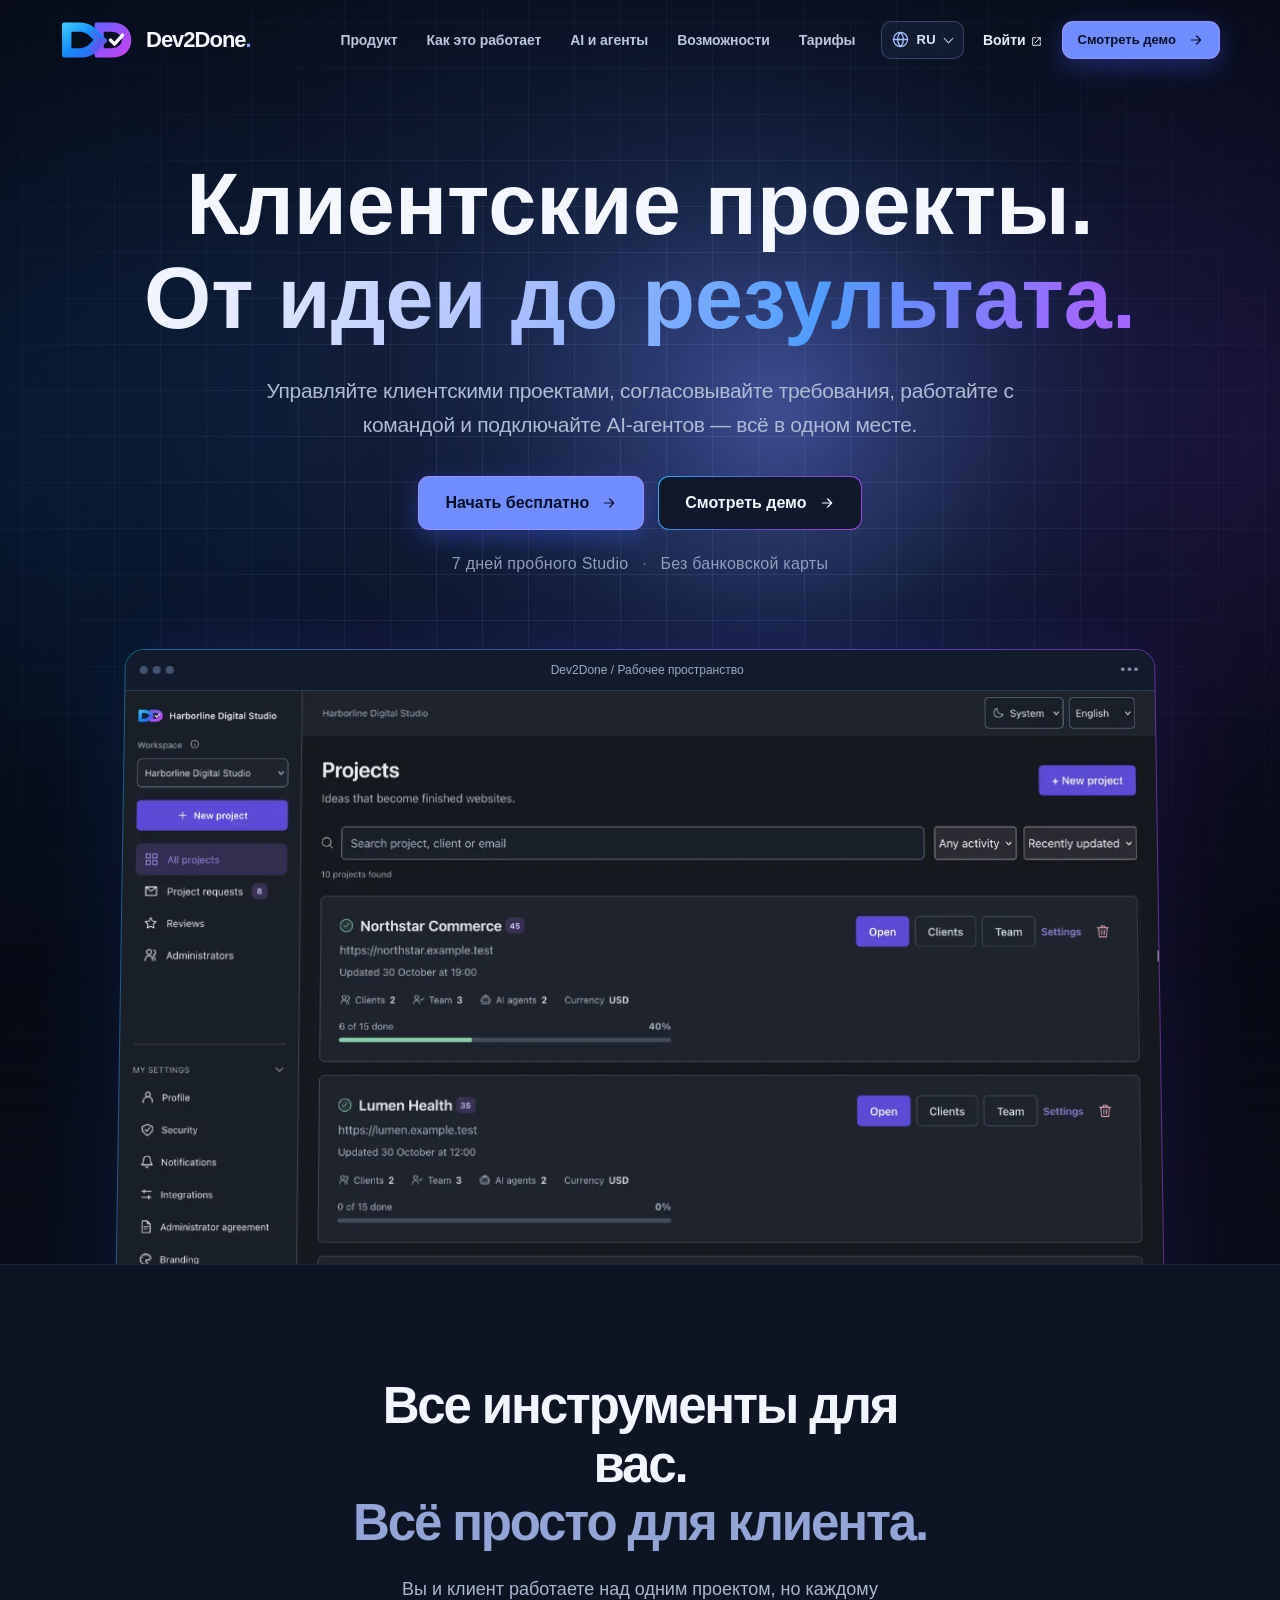
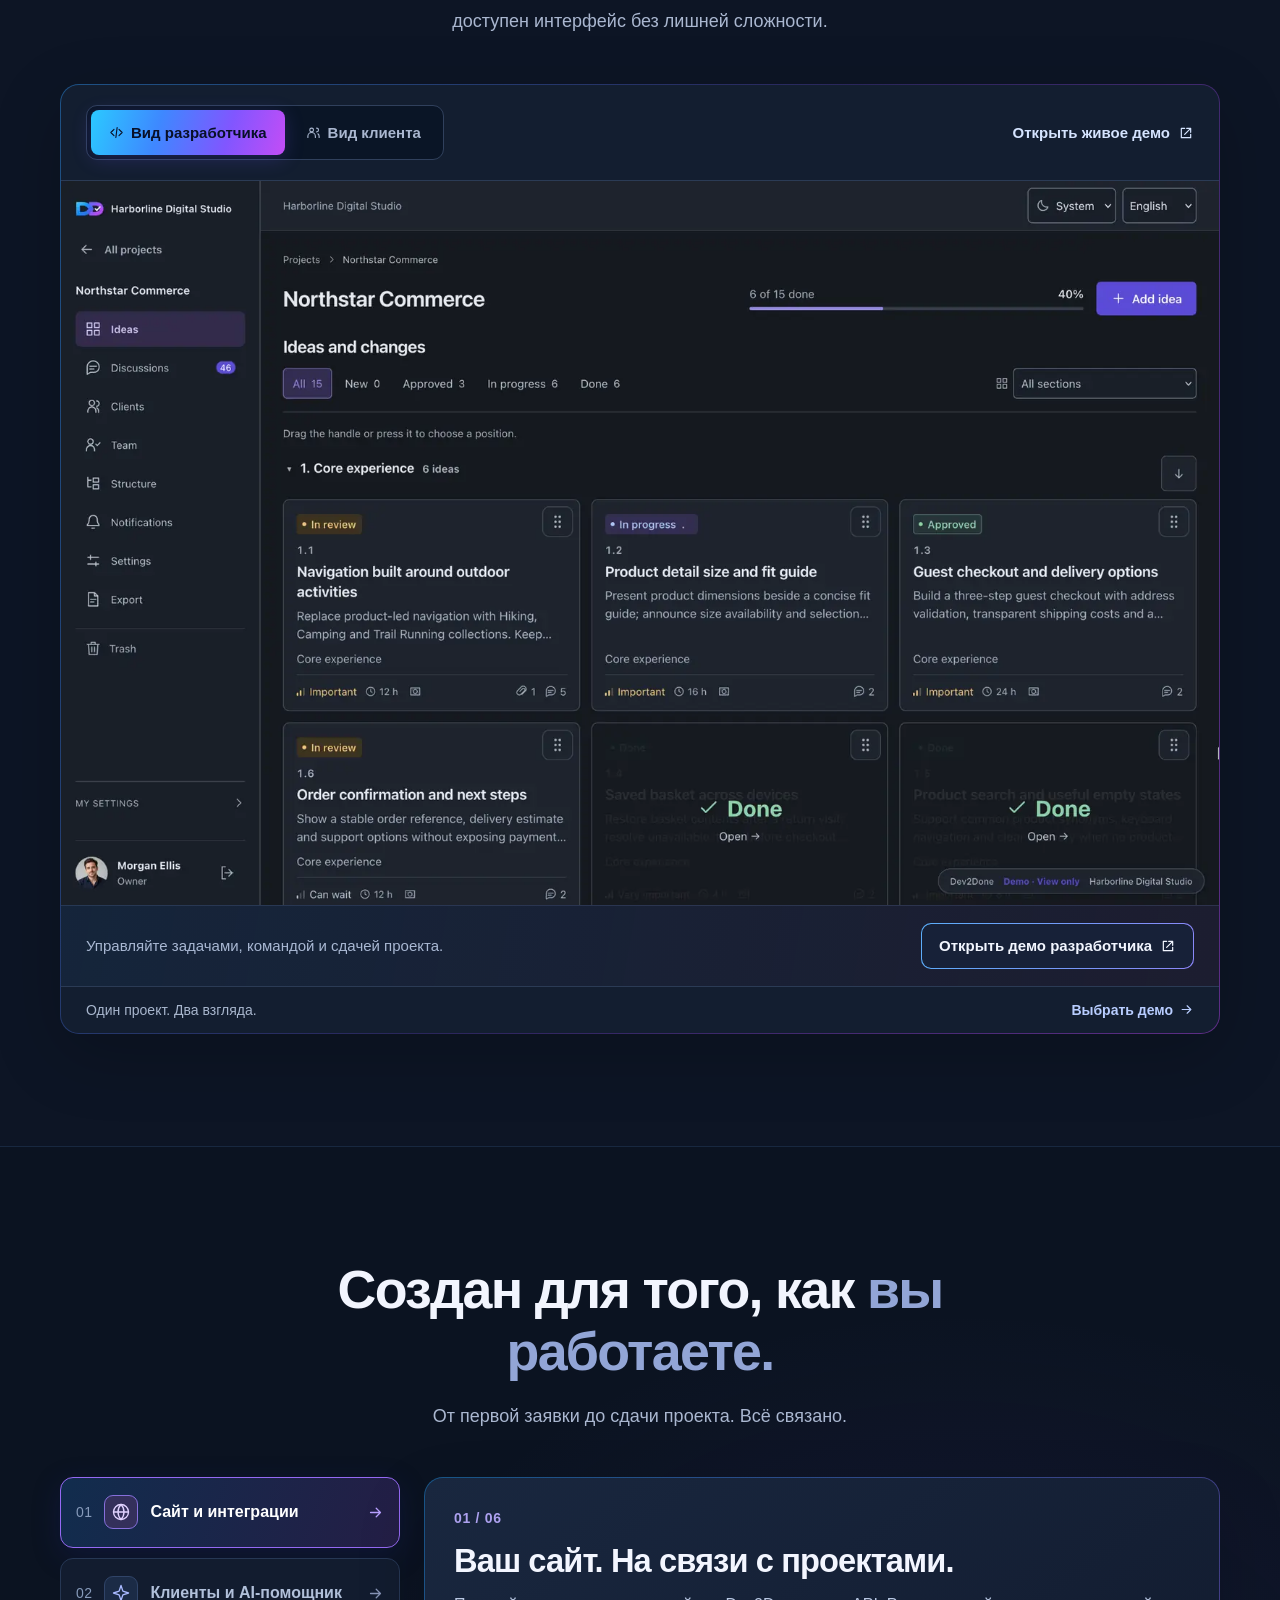
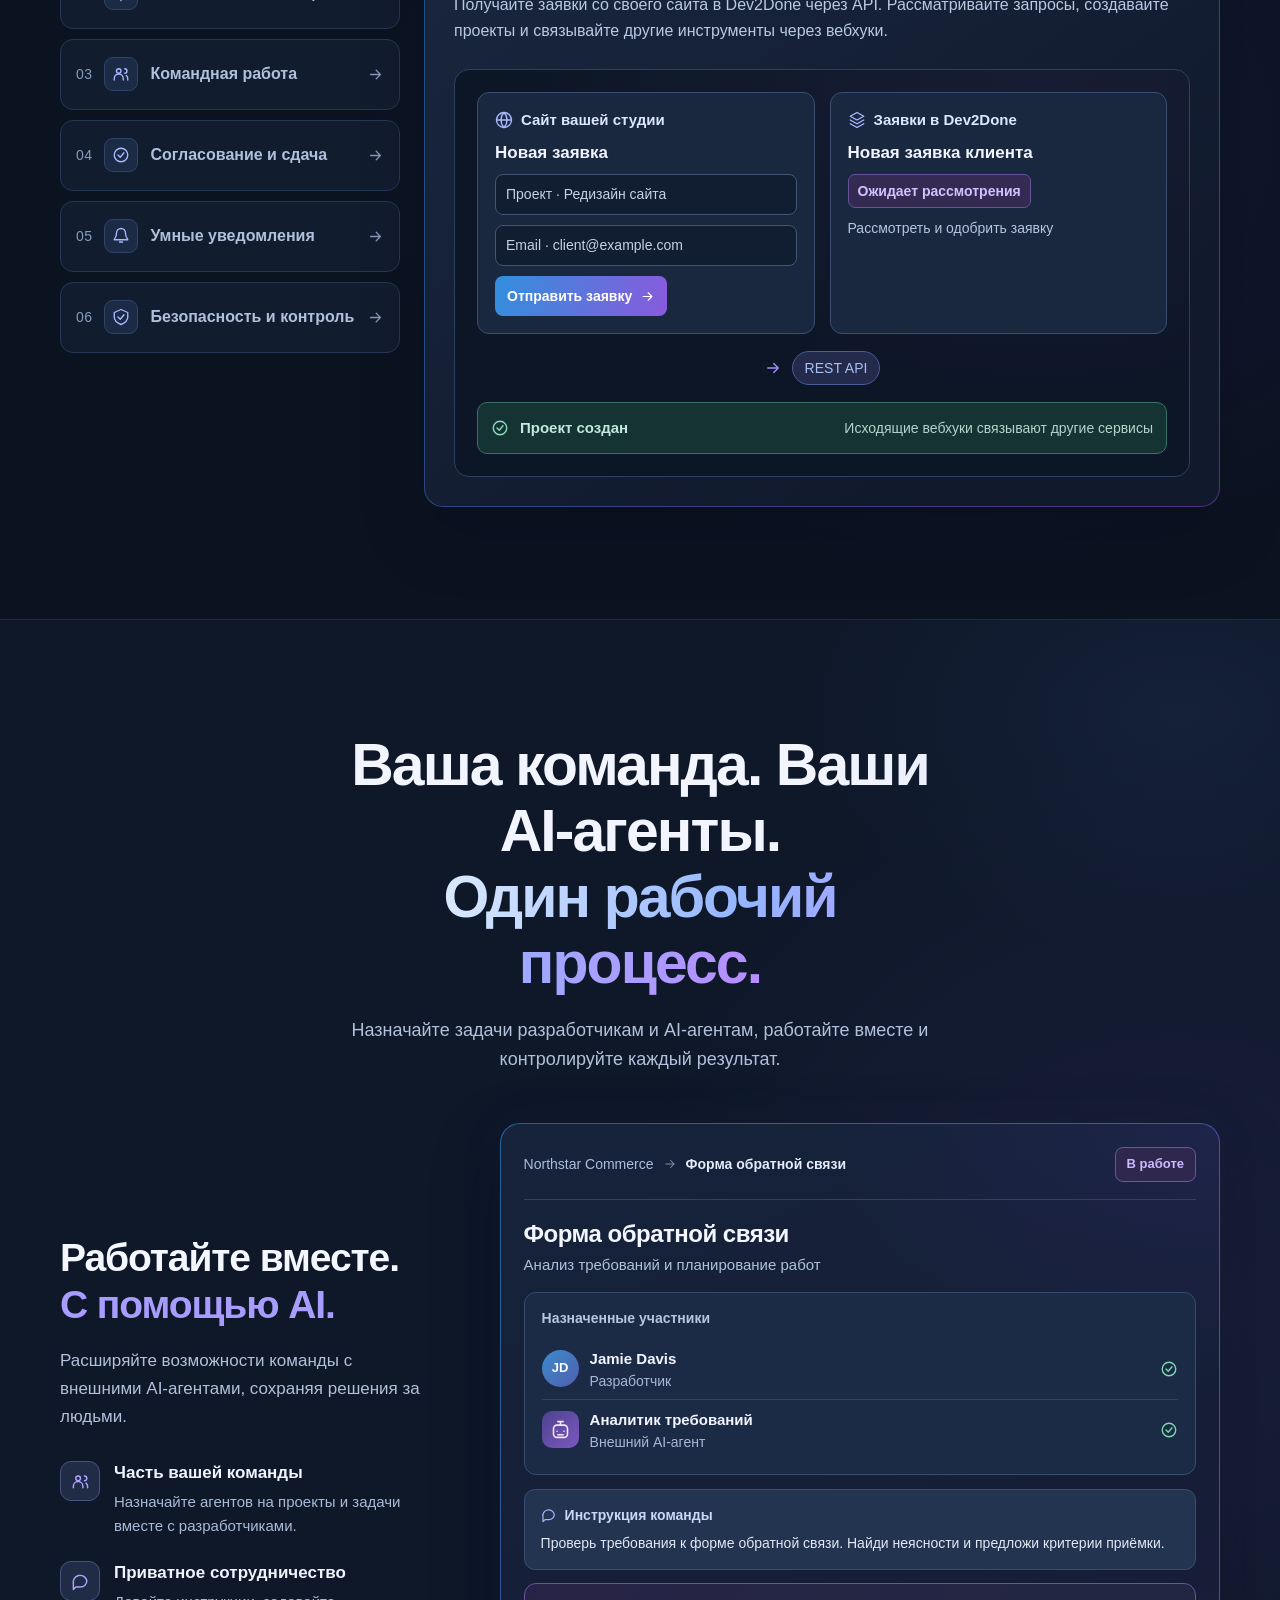
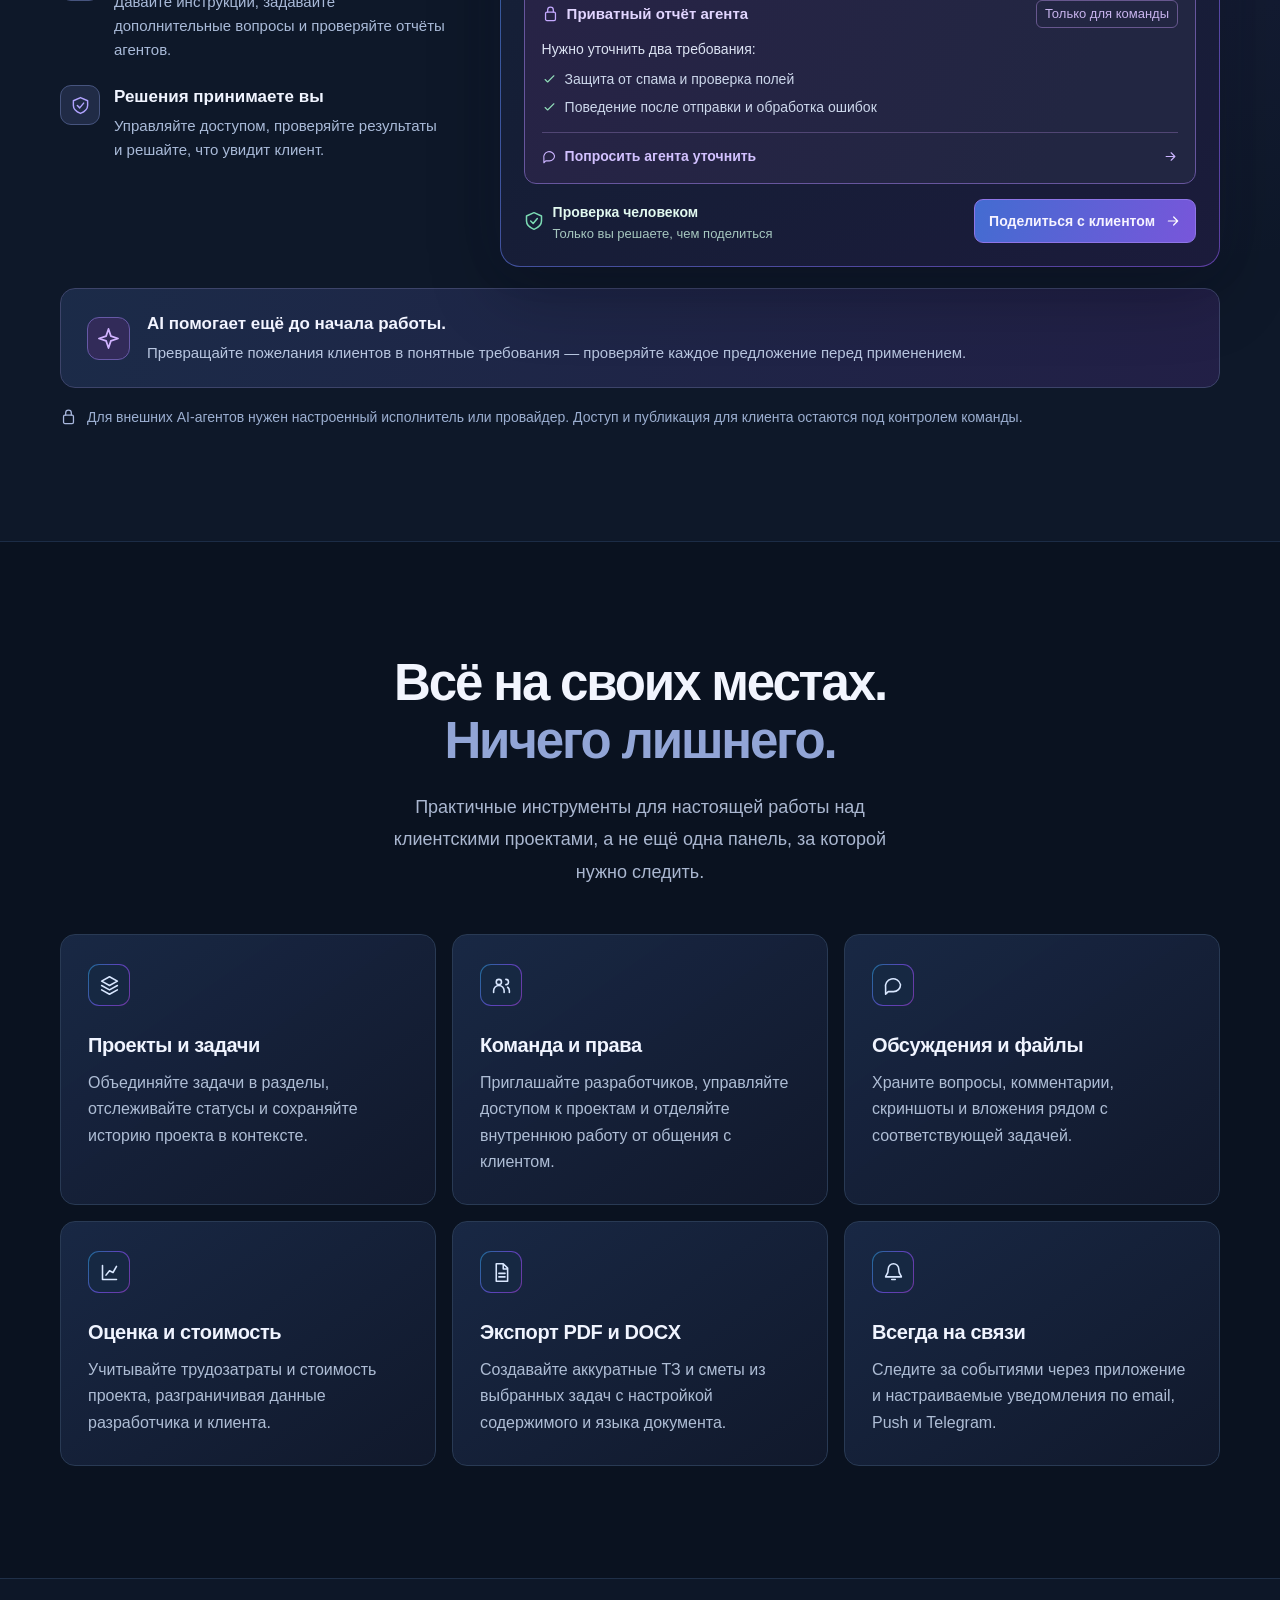
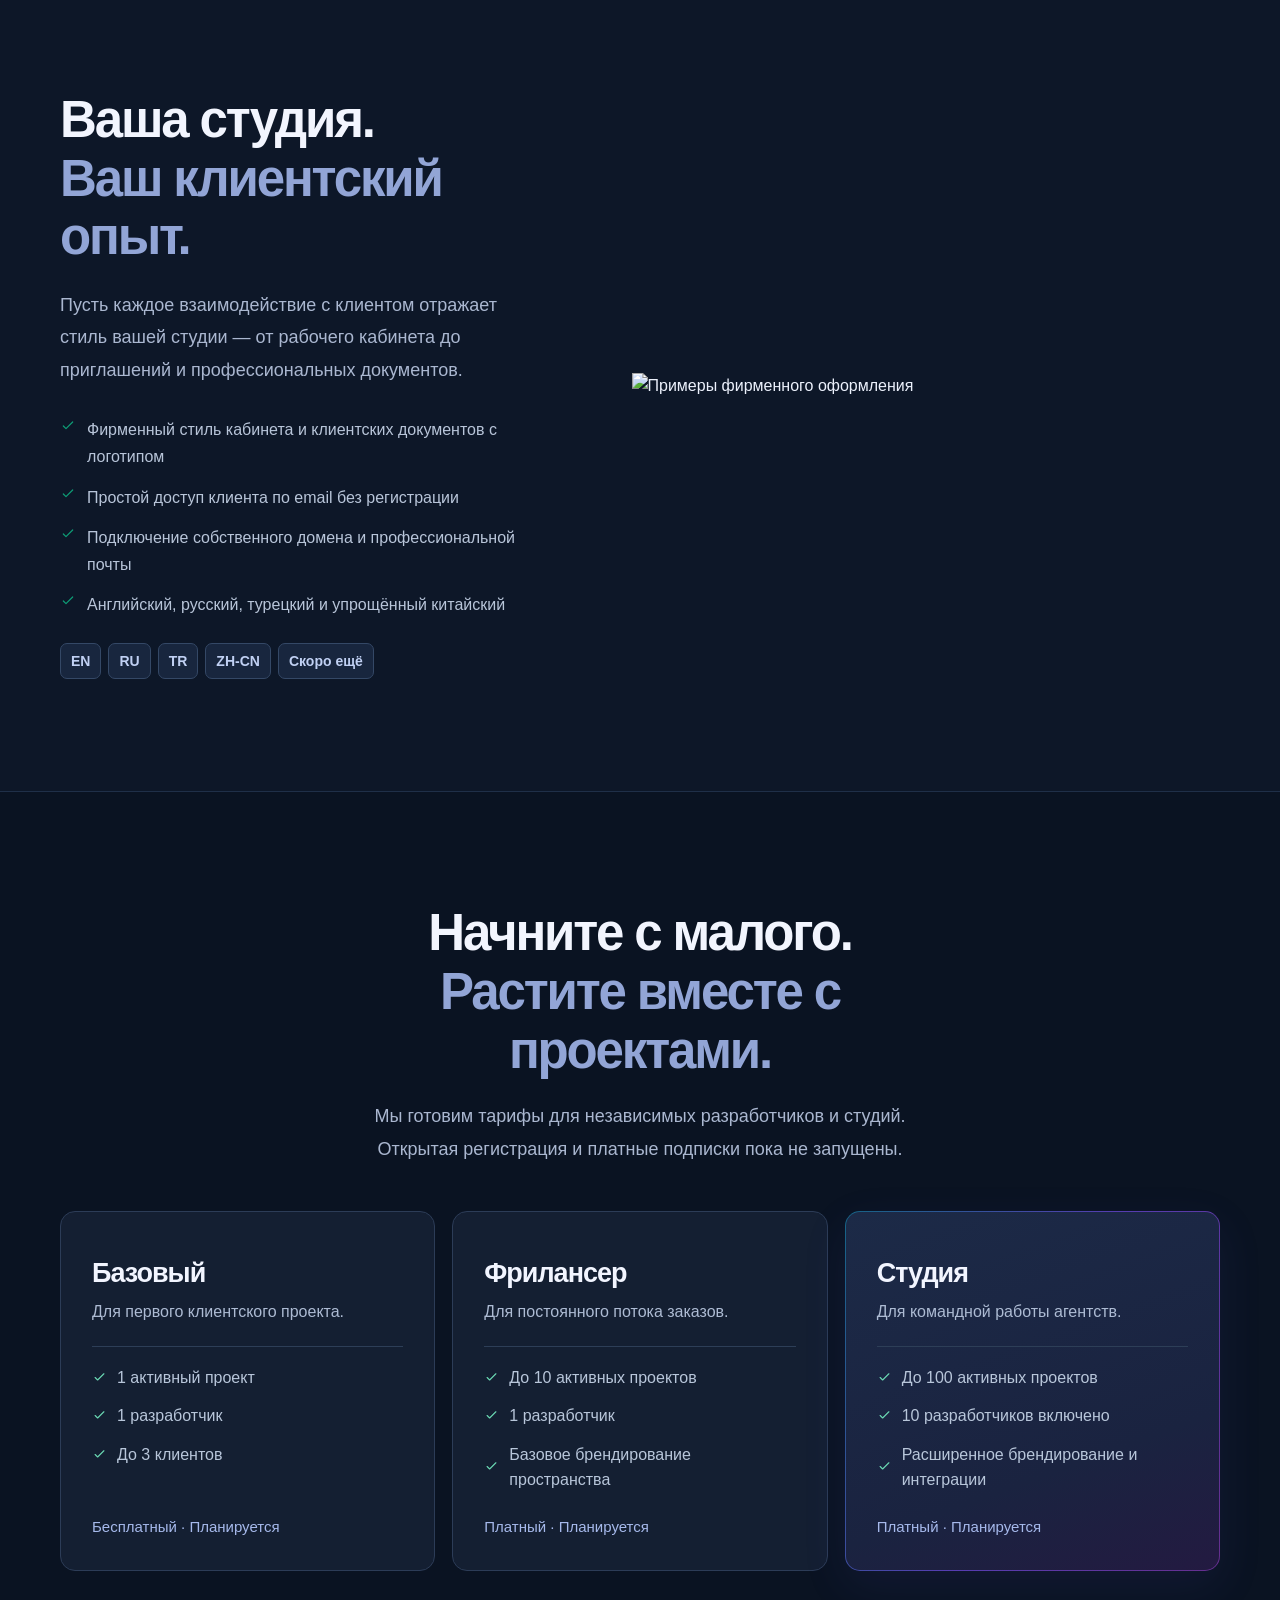
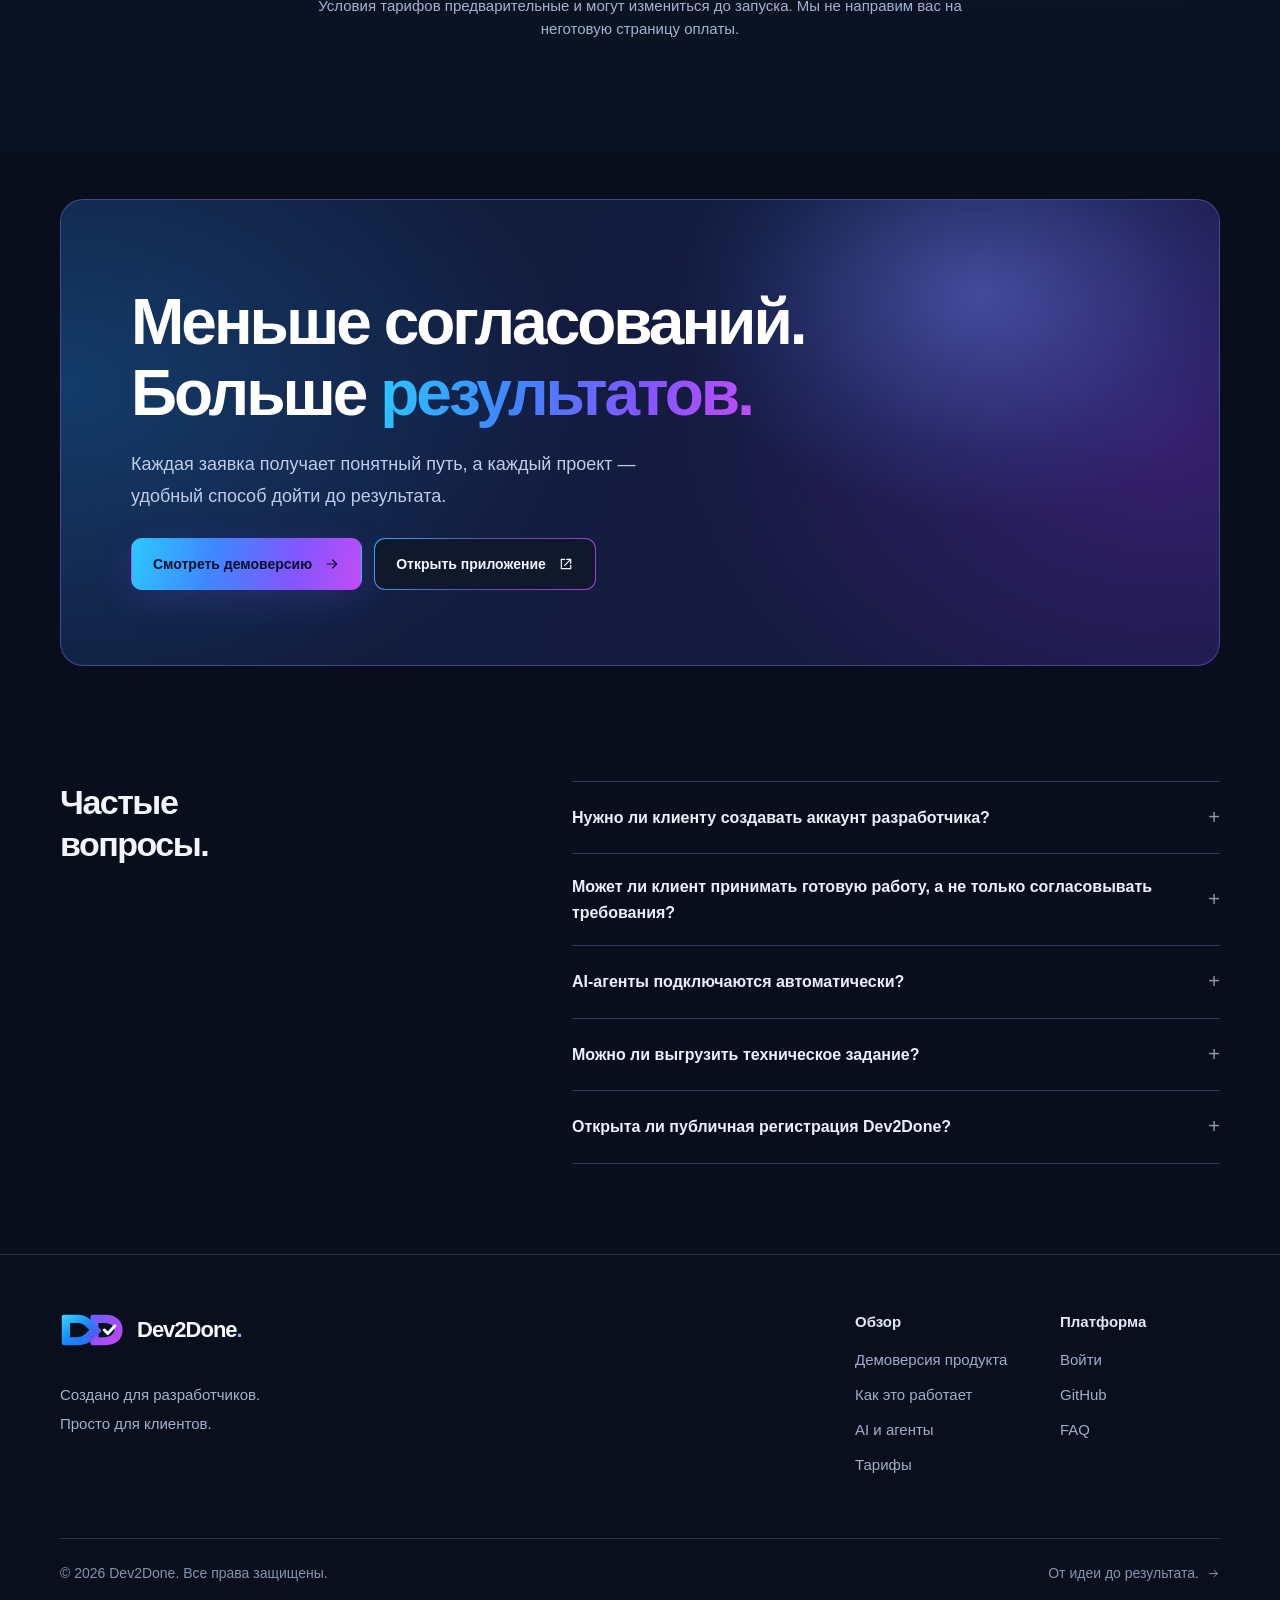
==== commit 4c716072: "Localize language chooser accessibility text" ====
--- a/ru/index.html
+++ b/ru/index.html
@@ -86,7 +86,7 @@
             <span class="language-current">RU</span>
             <span class="language-chevron" aria-hidden="true"></span>
           </summary>
-          <div class="language-options" aria-label="Available languages">
+          <div class="language-options" aria-label="Доступные языки">
             <a href="/" lang="en" hreflang="en" class="language-option" data-lang-code="en"><span class="language-code">EN</span><span>English</span><span class="language-selected" aria-hidden="true">✓</span></a>
             <a href="/ru/" lang="ru" hreflang="ru" class="language-option" data-lang-code="ru" aria-current="page"><span class="language-code">RU</span><span>Русский</span><span class="language-selected" aria-hidden="true">✓</span></a>
             <a href="/tr/" lang="tr" hreflang="tr" class="language-option" data-lang-code="tr"><span class="language-code">TR</span><span>Türkçe</span><span class="language-selected" aria-hidden="true">✓</span></a>
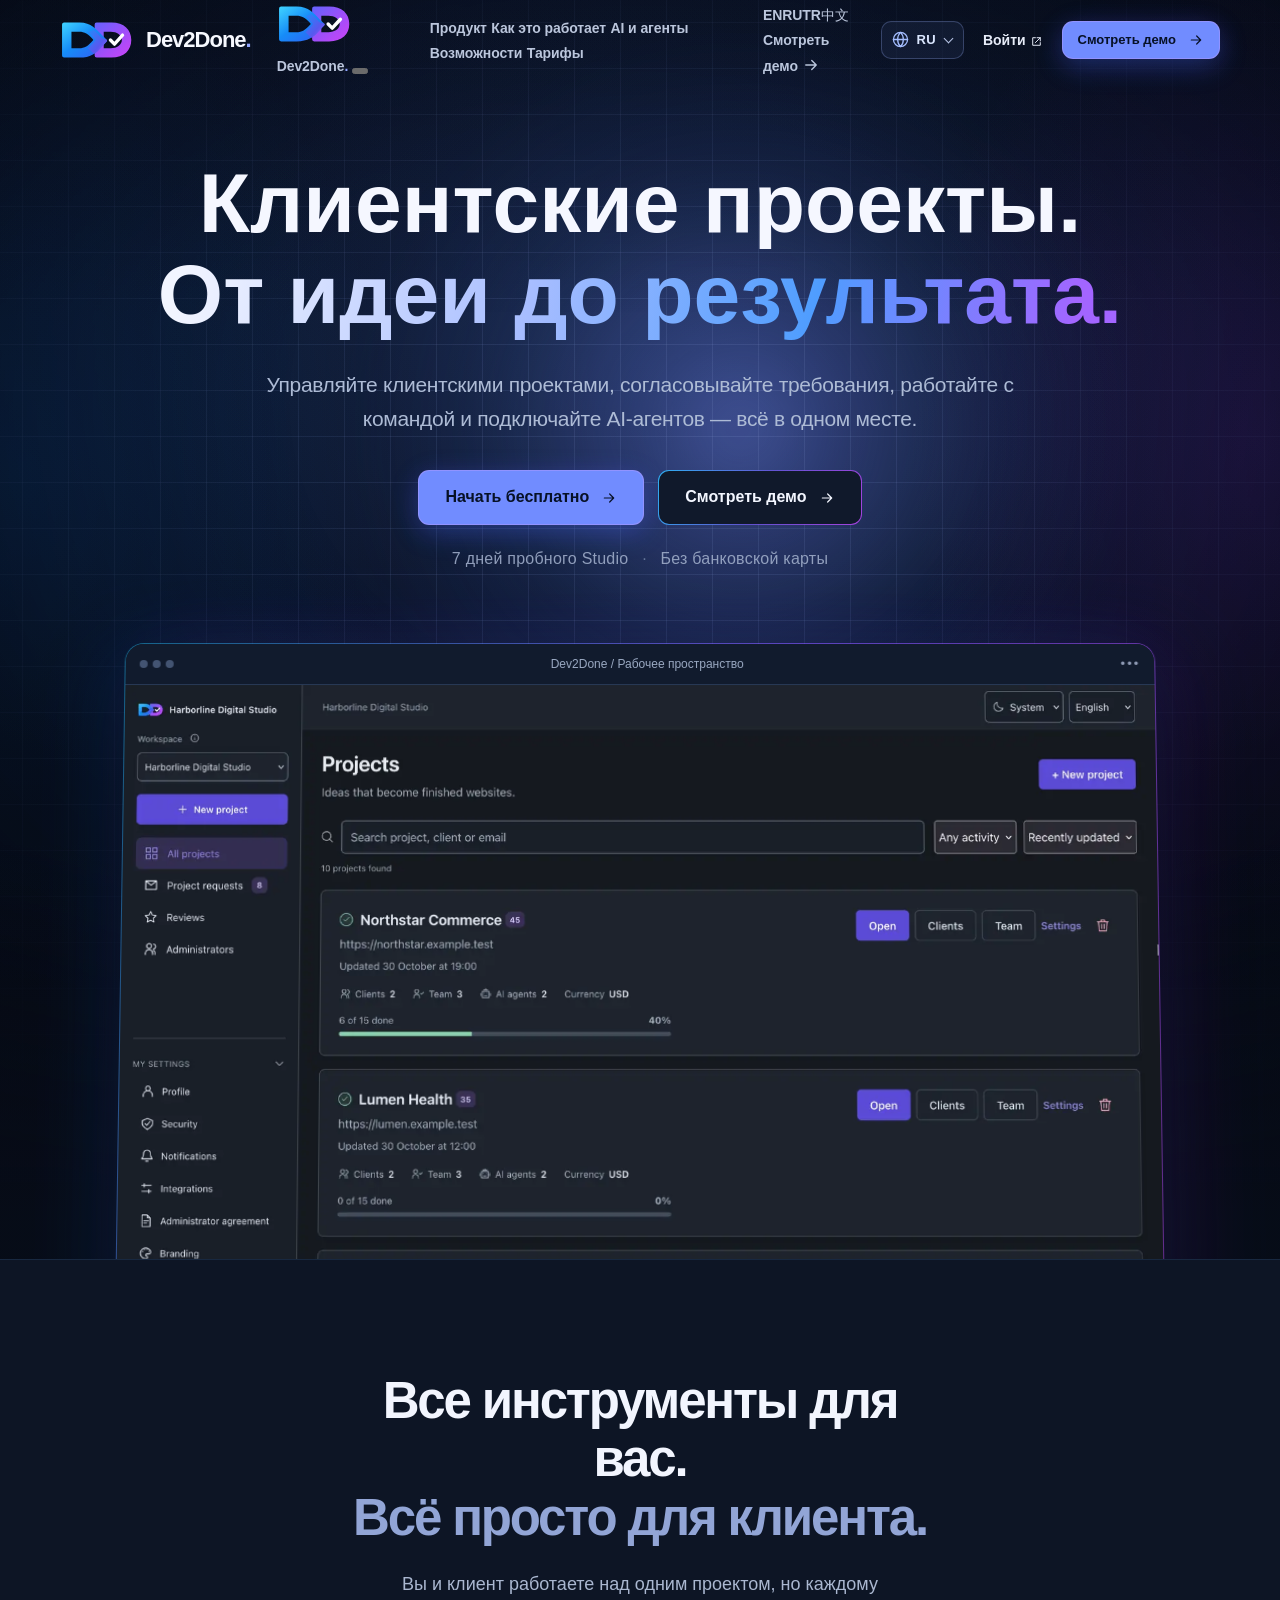
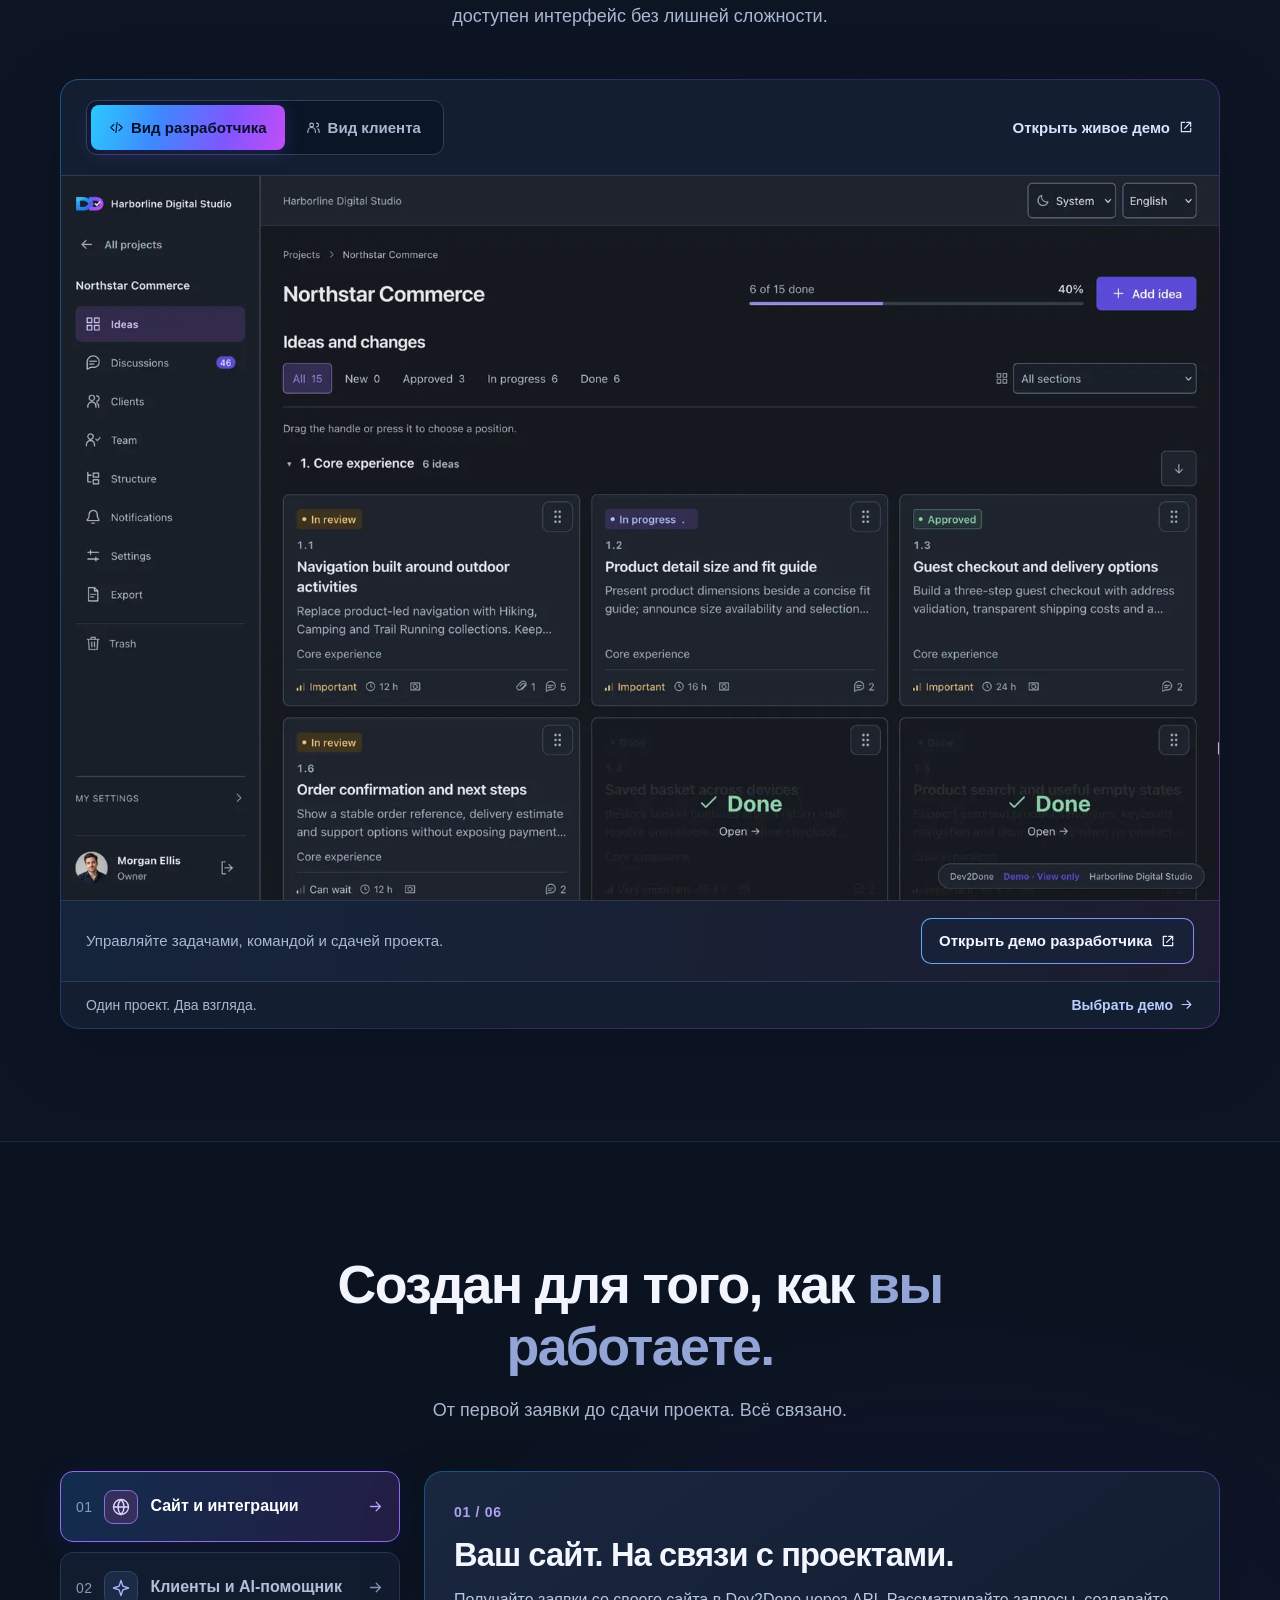
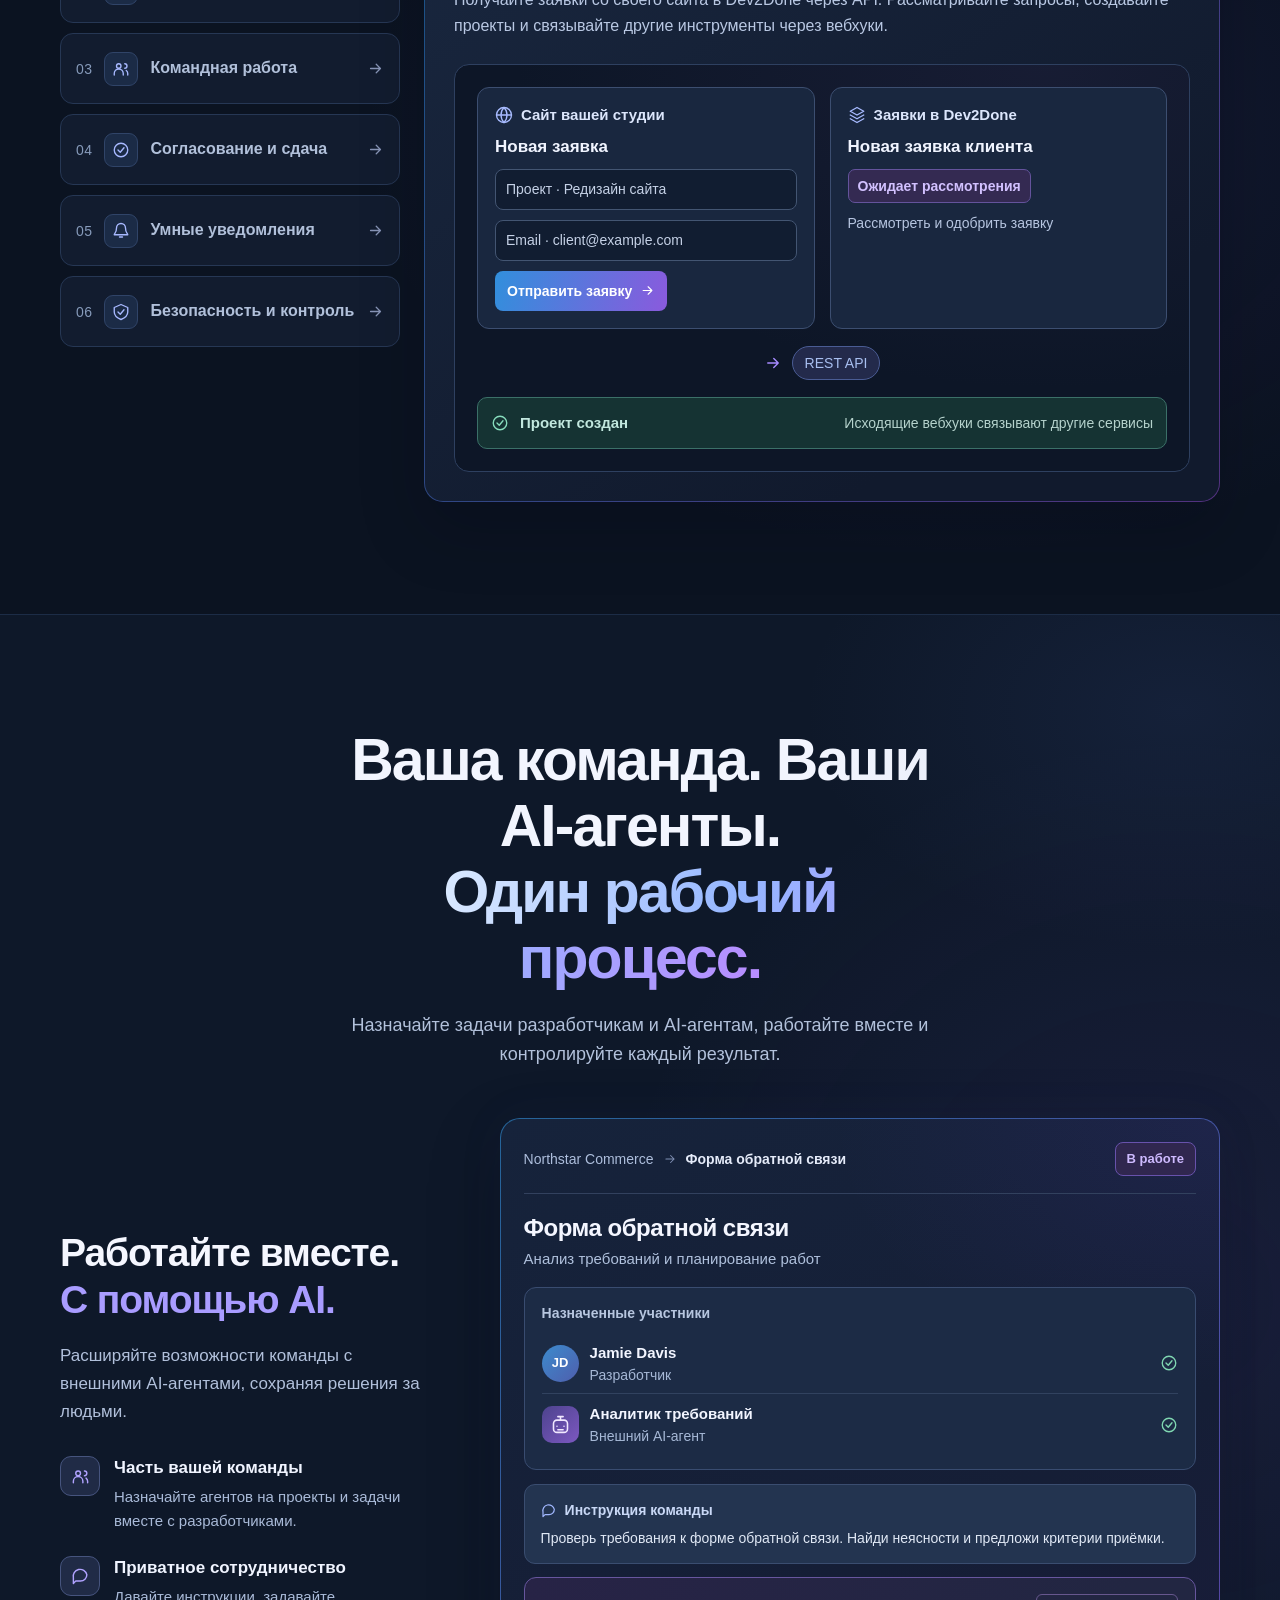
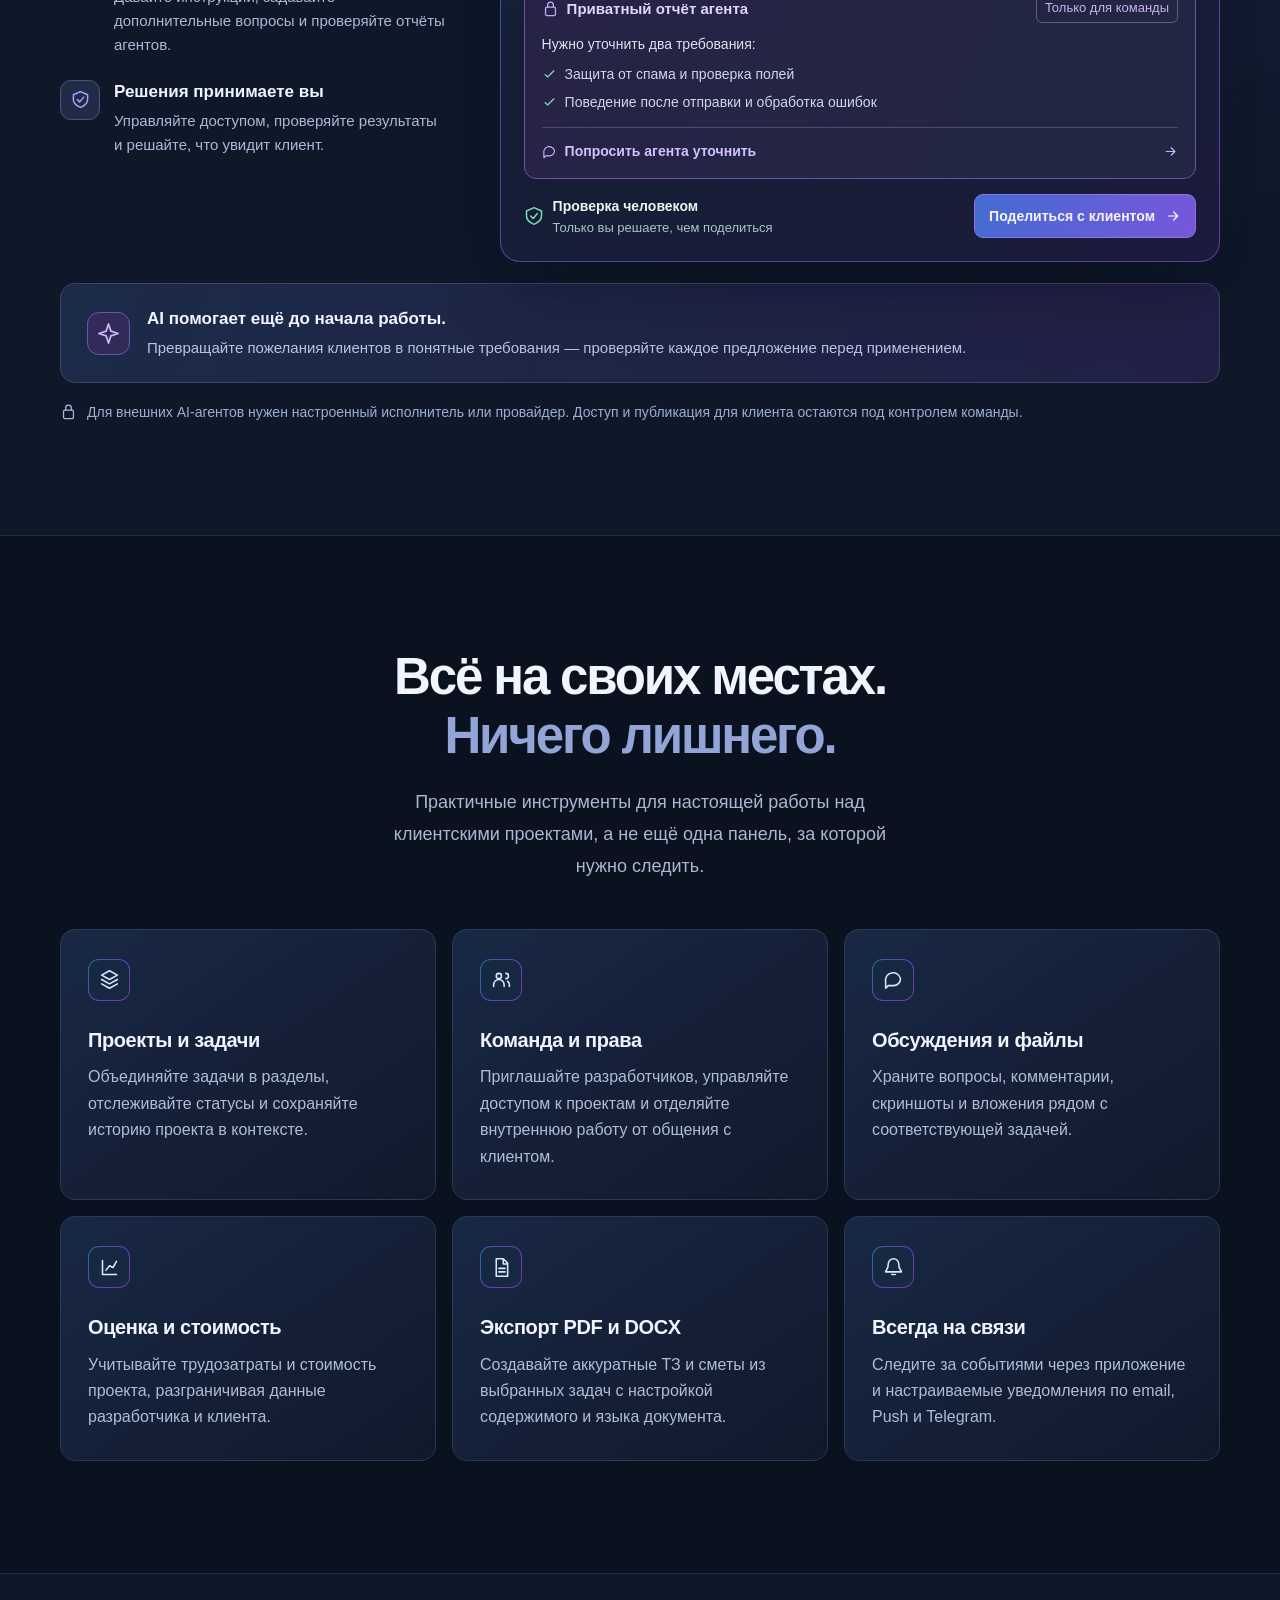
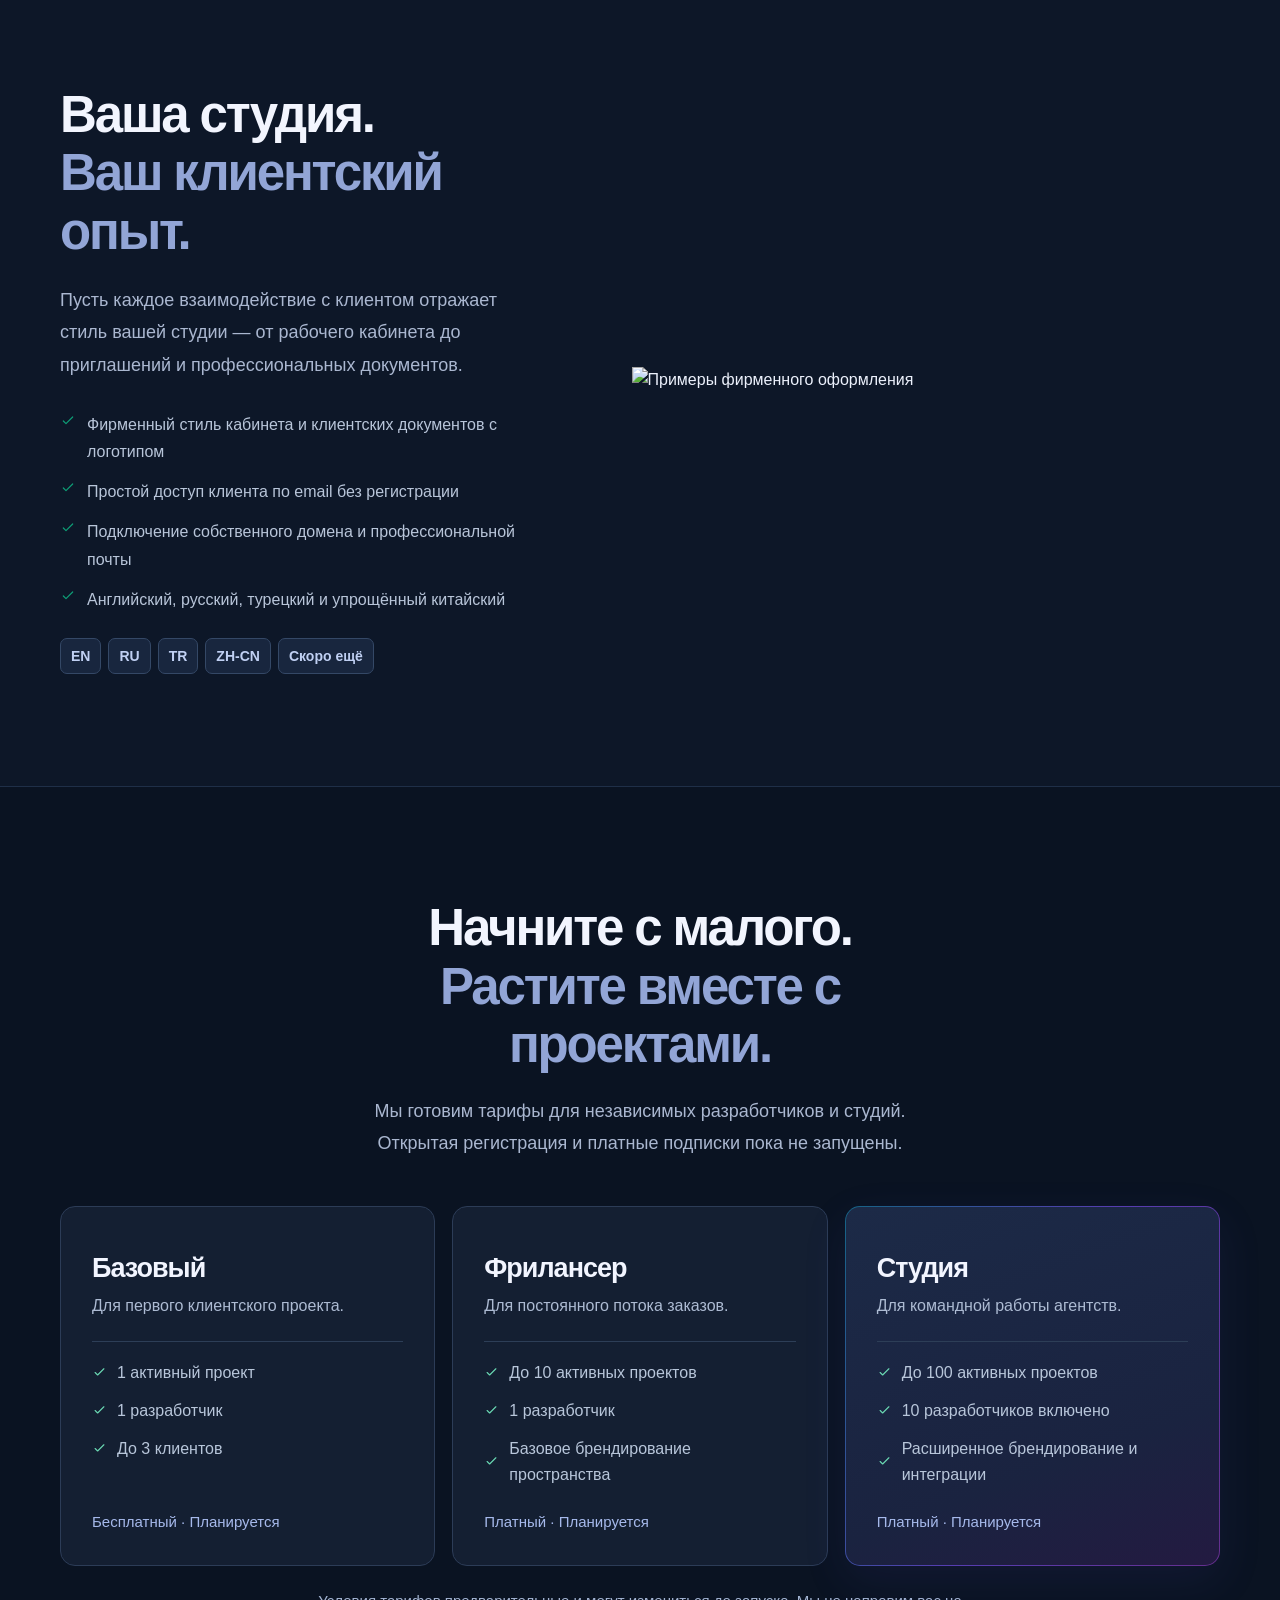
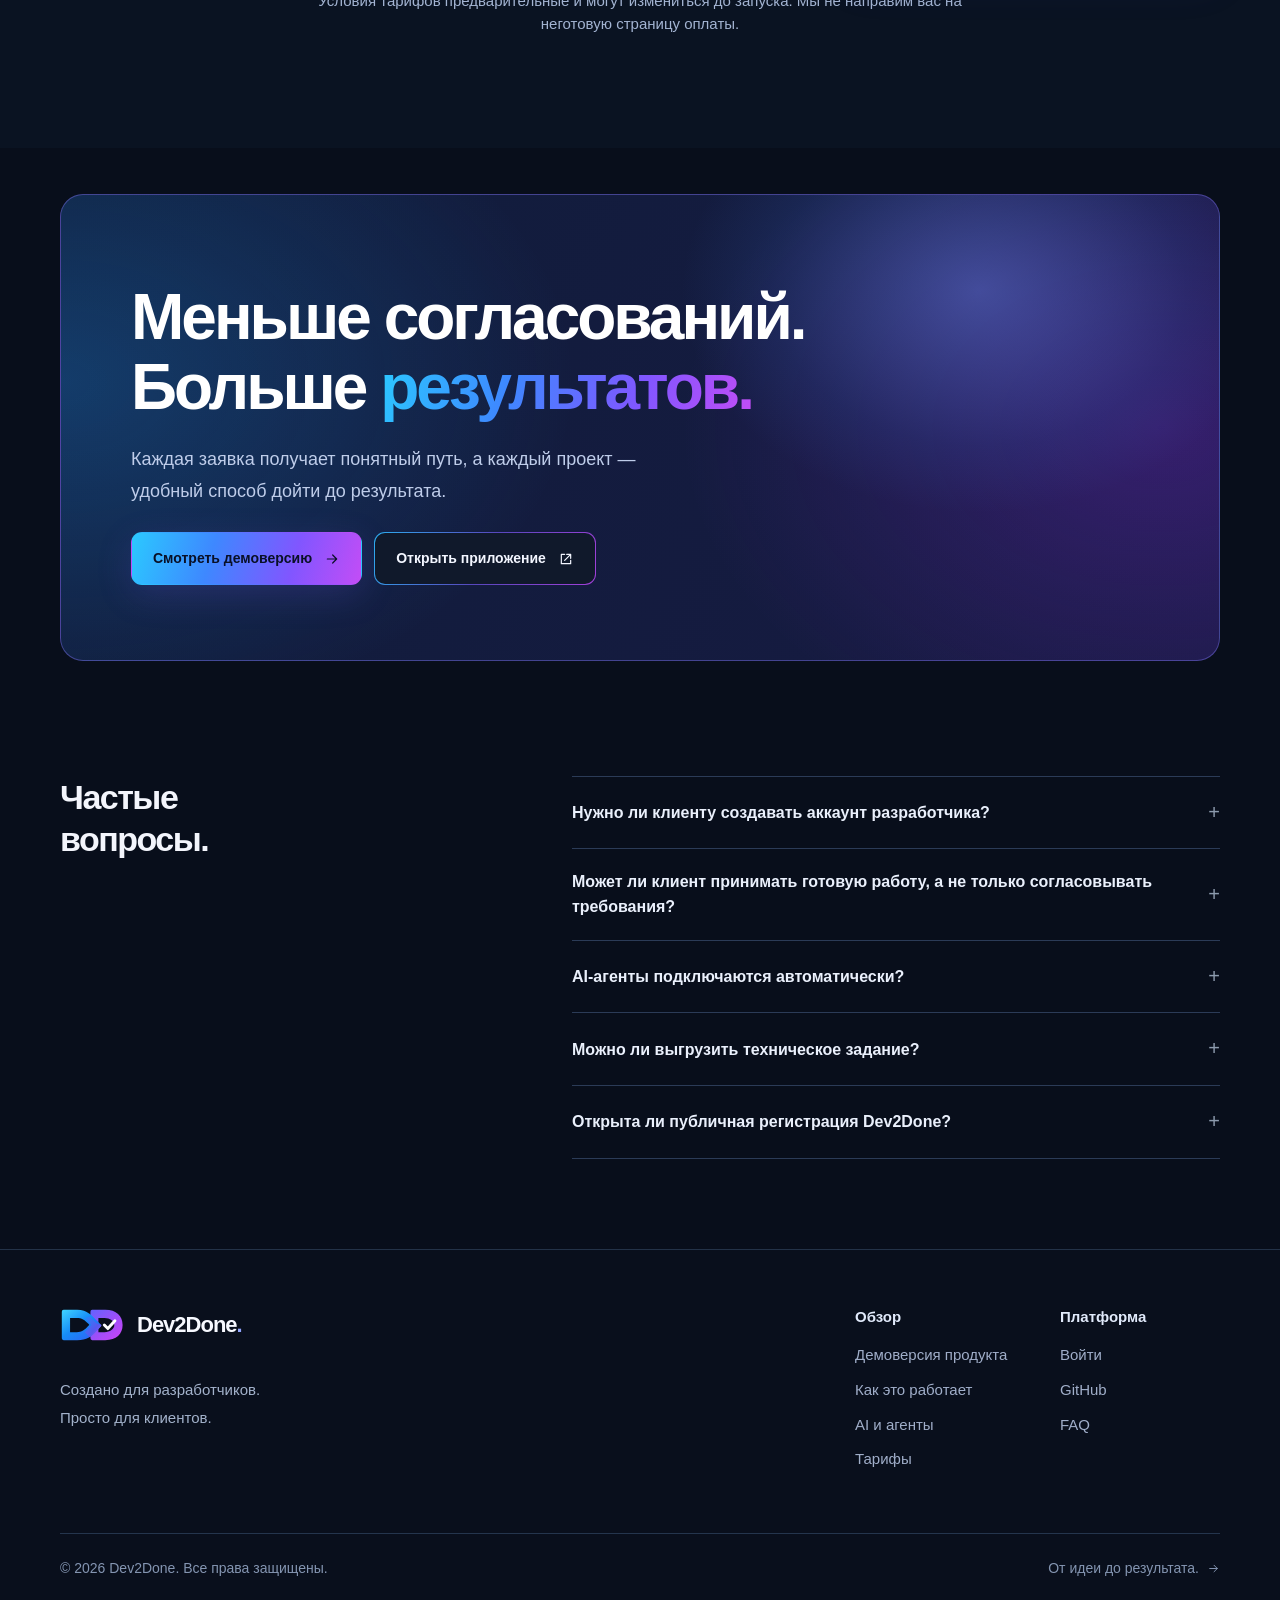
==== commit 5524a570: "Prepare localized full-screen mobile navigation markup and keyboard controls" ====
--- a/ru/index.html
+++ b/ru/index.html
@@ -35,6 +35,7 @@
   <link rel="stylesheet" href="/assets/css/capabilities.css?v=1">
   <link rel="stylesheet" href="/assets/css/agent-workflow.css?v=1">
   <link rel="stylesheet" href="/assets/css/languages.css?v=1">
+  <link rel="stylesheet" href="/assets/css/fullscreen-menu.css?v=1">
   <script src="/assets/js/site.js" defer></script>
   <script src="/assets/js/ambient-hero.js" defer></script>
   <script src="/assets/js/agent-workflow.js" defer></script>
@@ -72,12 +73,25 @@
         <span class="brand-name">Dev2Done<span class="brand-period">.</span></span>
       </a>
       <nav class="nav-links" id="main-nav" aria-label="Главное меню">
-        <a href="#demo">Продукт</a>
-        <a href="#workflow">Как это работает</a>
-        <a href="#ai">AI и агенты</a>
-        <a href="#features">Возможности</a>
-        <a href="#pricing">Тарифы</a>
-        <a class="nav-mobile-login" href="https://app.dev2done.web86.site/admin/login">Войти</a>
+      <div class="fullscreen-menu-top">
+        <a class="fullscreen-menu-brand" href="/ru/" aria-label="Главная Dev2Done">
+          <img src="/assets/img/d2d-mark.svg" alt="" width="75" height="44">
+          <span>Dev2Done<span class="brand-period">.</span></span>
+        </a>
+        <button type="button" class="fullscreen-menu-close" aria-label="Закрыть меню"><span class="fullscreen-menu-cross" aria-hidden="true"></span></button>
+      </div>
+      <div class="fullscreen-menu-links">
+        <a style="--menu-index:0" href="#demo">Продукт</a>
+        <a style="--menu-index:1" href="#workflow">Как это работает</a>
+        <a style="--menu-index:2" href="#ai">AI и агенты</a>
+        <a style="--menu-index:3" href="#features">Возможности</a>
+        <a style="--menu-index:4" href="#pricing">Тарифы</a>
+        <a style="--menu-index:5" class="nav-mobile-login" href="https://app.dev2done.web86.site/admin/login">Войти</a>
+      </div>
+      <div class="fullscreen-menu-bottom">
+        <div class="fullscreen-menu-languages" role="group" aria-label="Выбрать язык"><a href="/" lang="en" hreflang="en" data-menu-language="en">EN</a><a href="/ru/" lang="ru" hreflang="ru" data-menu-language="ru" aria-current="page">RU</a><a href="/tr/" lang="tr" hreflang="tr" data-menu-language="tr">TR</a><a href="/zh-cn/" lang="zh-CN" hreflang="zh-CN" data-menu-language="zh">中文</a></div>
+        <a class="fullscreen-menu-demo" href="#demo">Смотреть демо <svg class="icon"><use href="#i-arrow"/></svg></a>
+      </div>
       </nav>
       <div class="nav-actions">
         <details class="language-switcher" id="language-switcher">
--- a/assets/css/dark.css
+++ b/assets/css/dark.css
@@ -28,7 +28,7 @@
 .hero-gridlines {position:absolute;inset:30% 0 0;z-index:-1;opacity:.13;pointer-events:none;background-image:linear-gradient(rgba(136,159,219,.15) 1px,transparent 1px),linear-gradient(90deg,rgba(136,159,219,.15) 1px,transparent 1px);background-size:96px 96px;mask-image:linear-gradient(180deg,transparent 0%,#000 65%,transparent 100%);-webkit-mask-image:linear-gradient(180deg,transparent 0%,#000 65%,transparent 100%);}
 .hero-centered {position:relative;text-align:center;}
 .hero-copy {display:flex;flex-direction:column;align-items:center;max-width:1000px;margin:0 auto;}
-.hero h1 {color:#f5f7ff;font-size:clamp(56px,6.75vw,99px);font-weight:760;line-height:1.085;margin:0 0 28px;}
+.hero h1 {color:#f5f7ff;font-size:clamp(56px,6.75vw,84px);font-weight:760;line-height:1.085;margin:0 0 28px;}
 .hero h1 em {color:#a1b2ff;background:linear-gradient(105deg,#f4f5ff 3%,#b9c6ff 43%,#789dff 94%);-webkit-background-clip:text;background-clip:text;-webkit-text-fill-color:transparent;}
 .hero-lede {max-width:760px;margin:0;color:#adbbd5;font-size:clamp(18px,1.65vw,21px);font-weight:380;line-height:1.62;letter-spacing:-.015em;}
 .hero .button-row {justify-content:center;gap:14px;}
